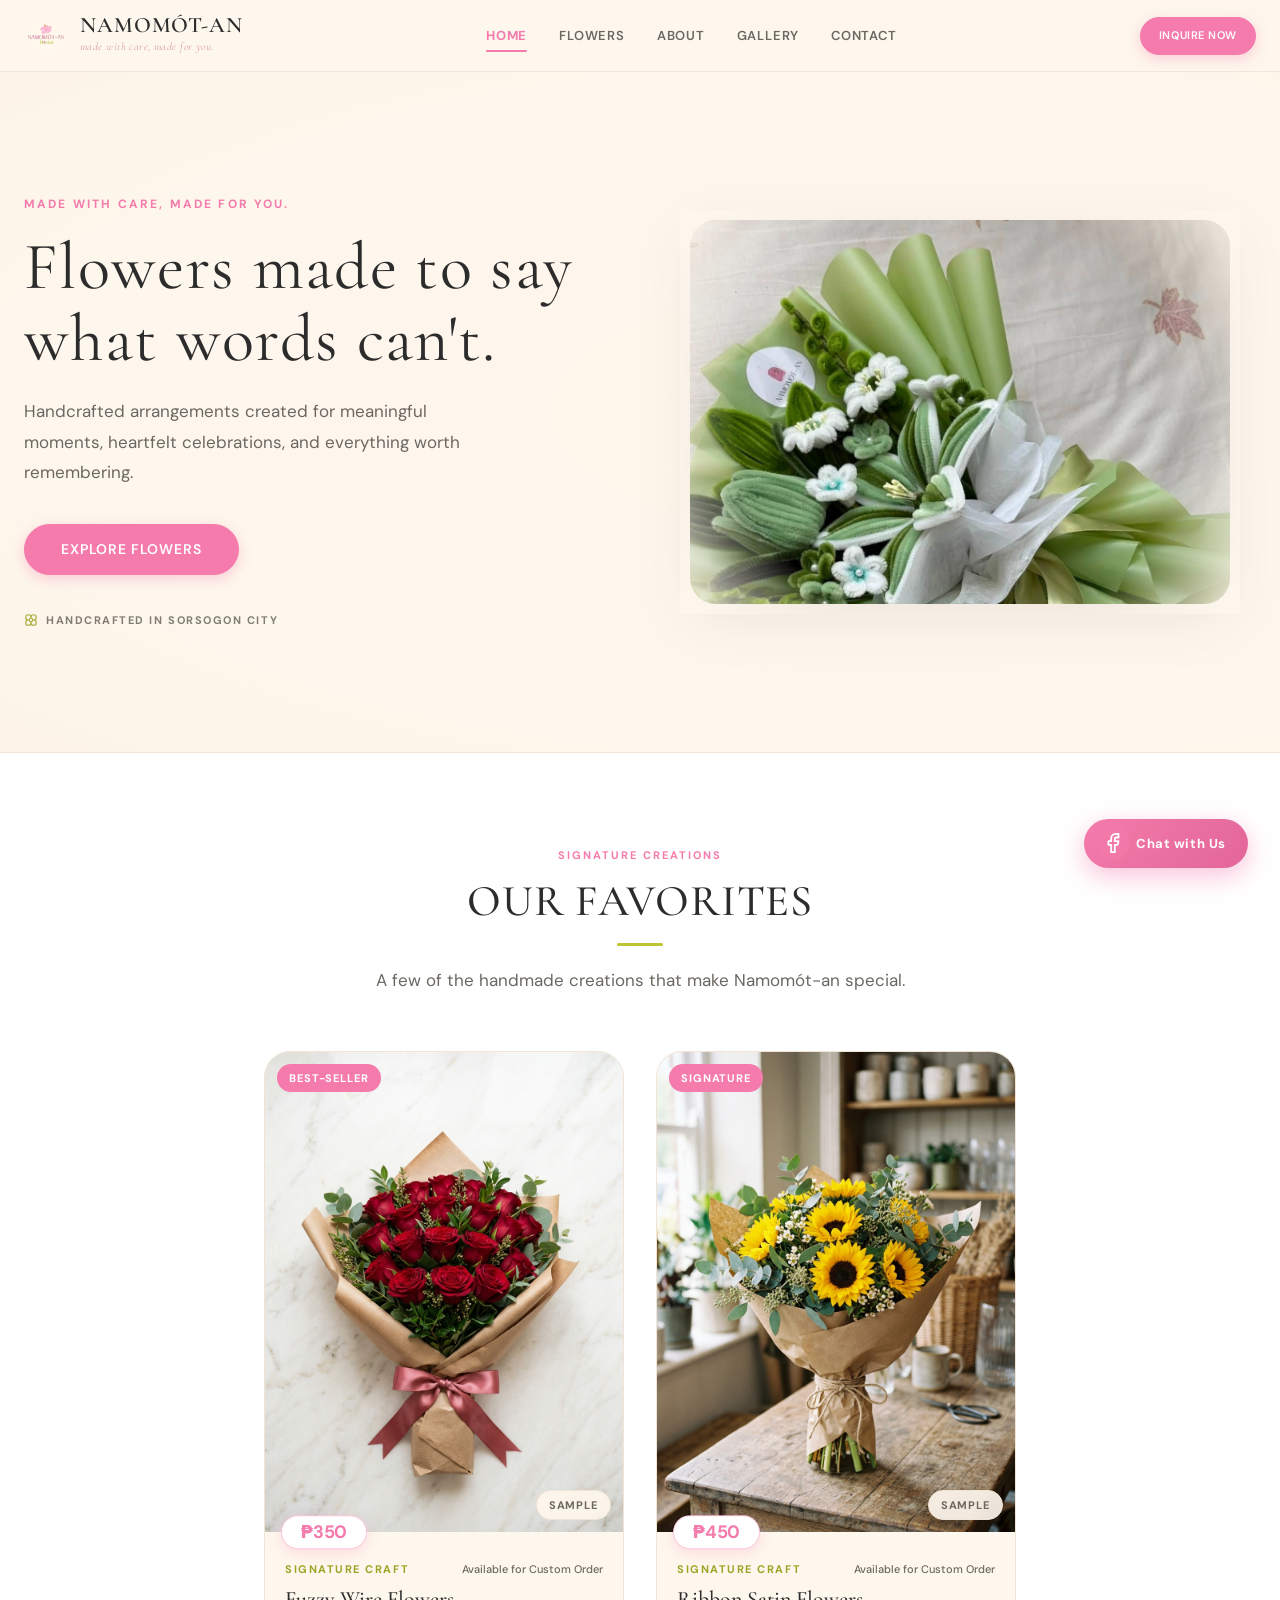
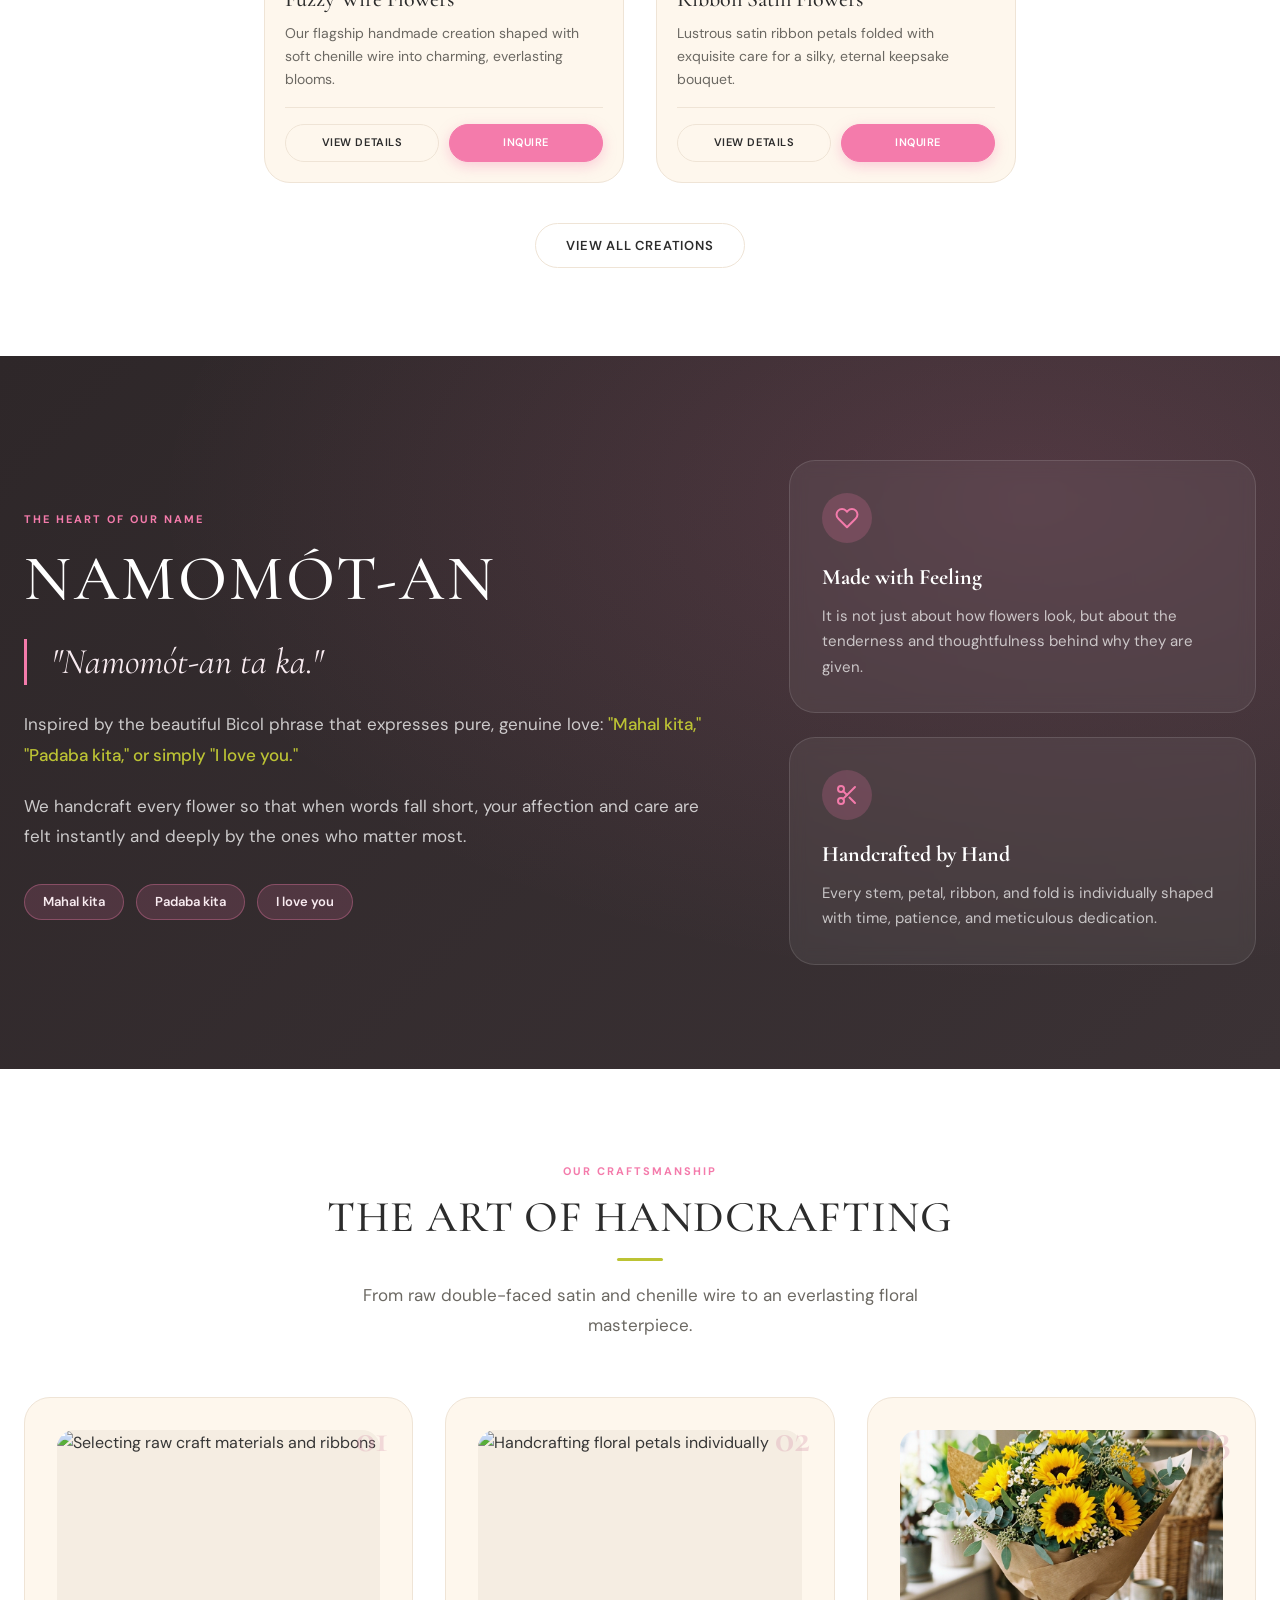
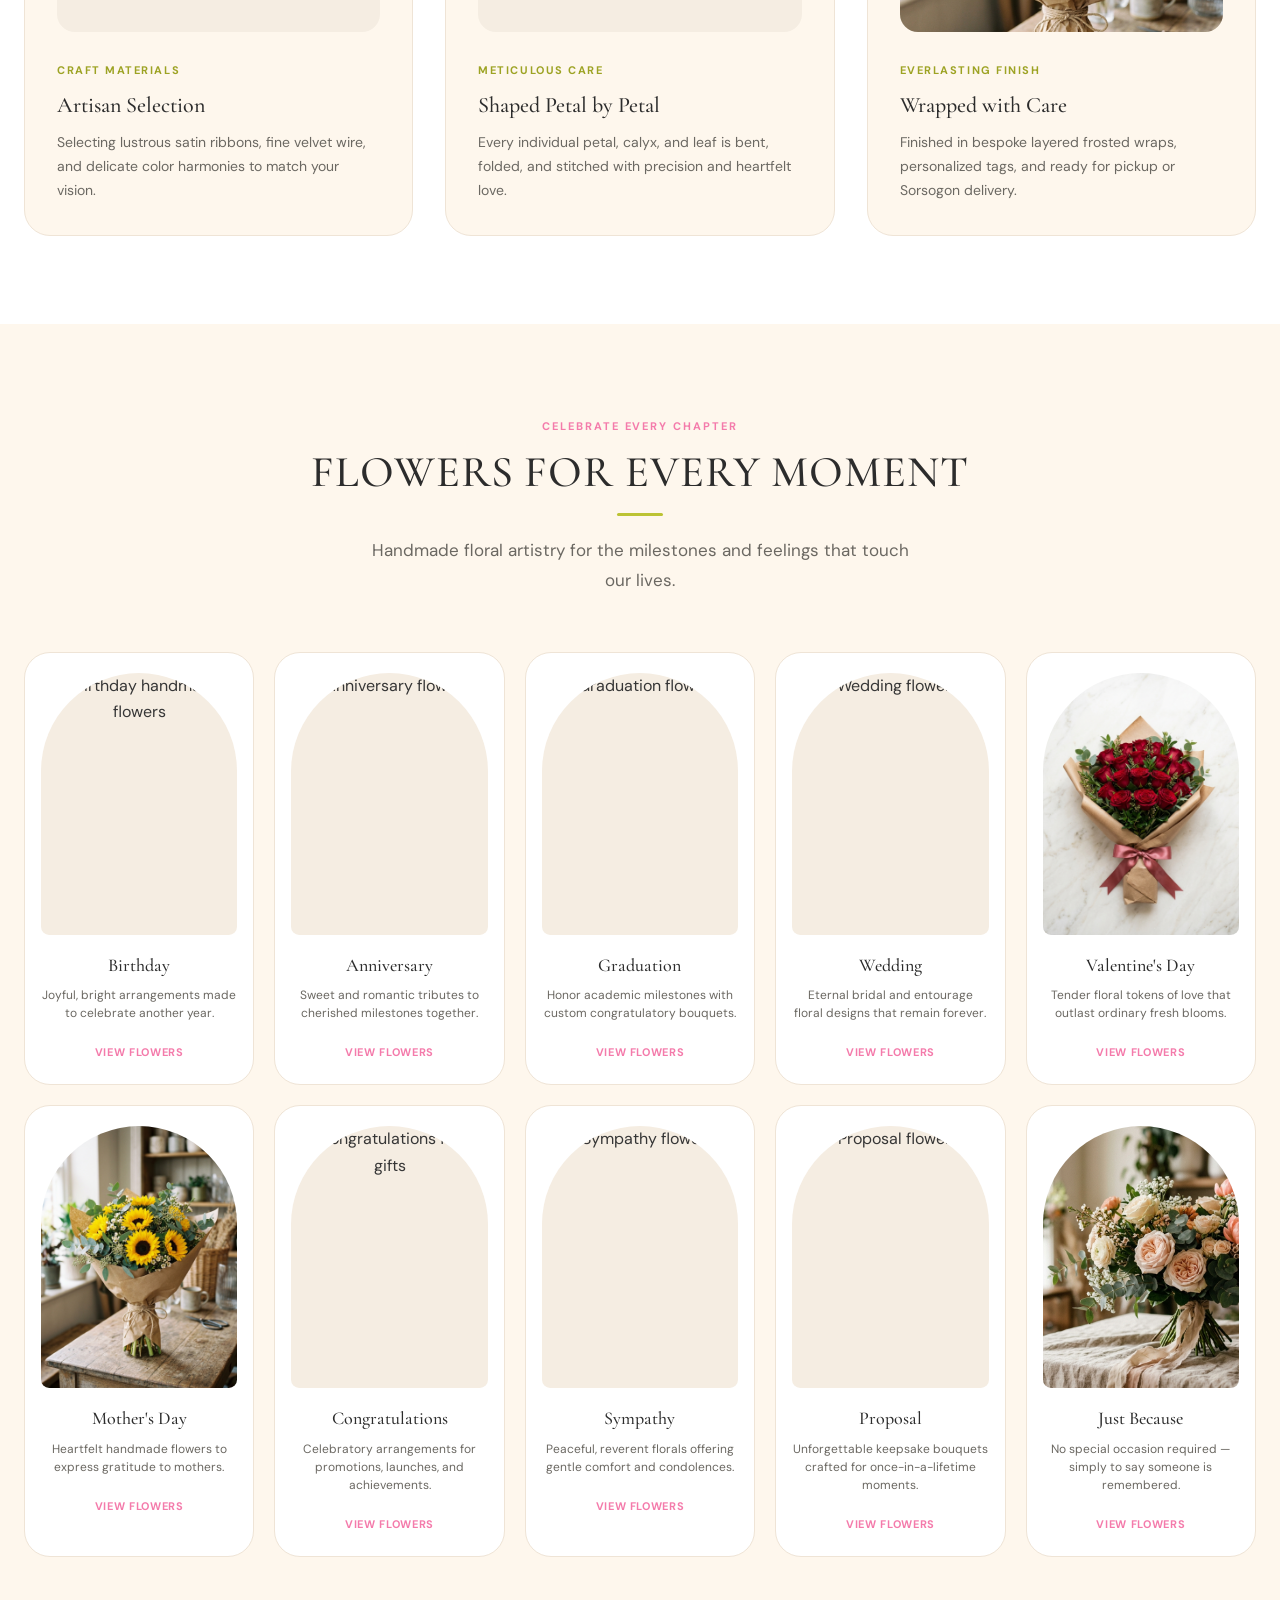
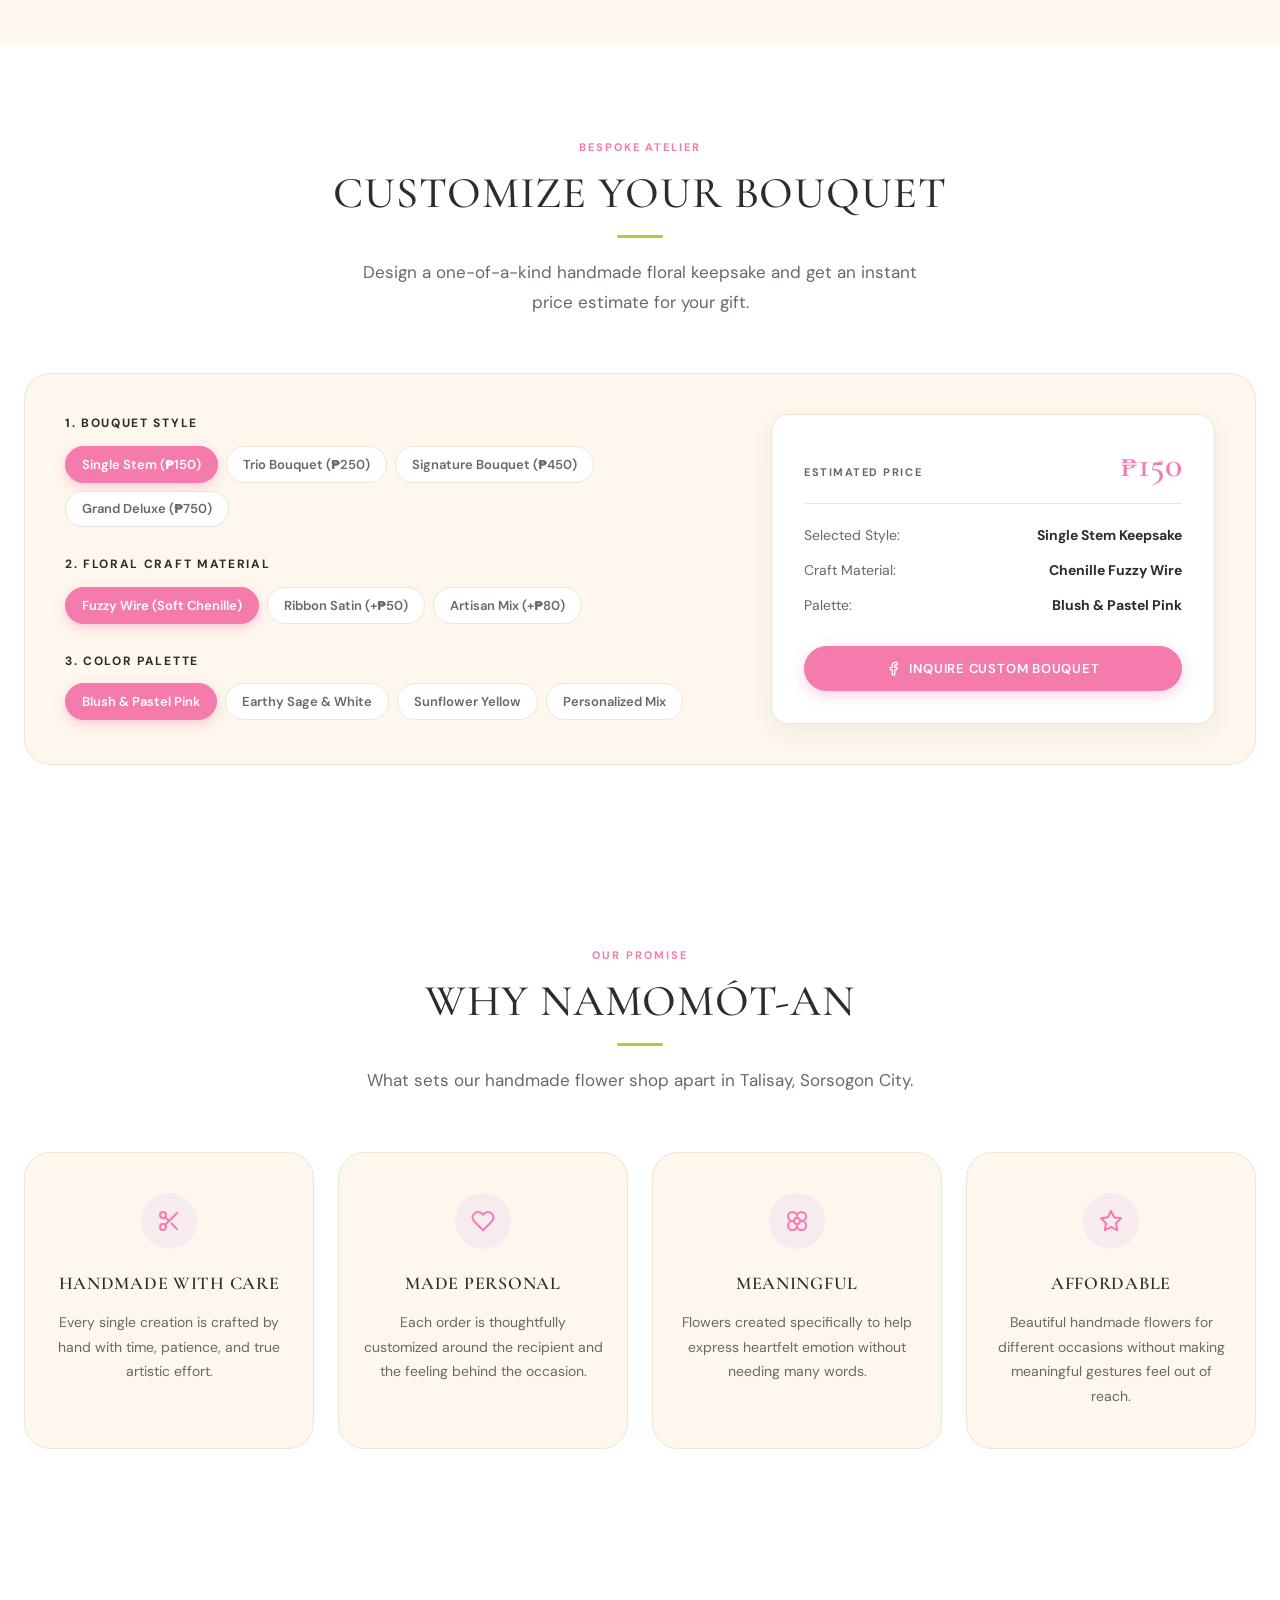
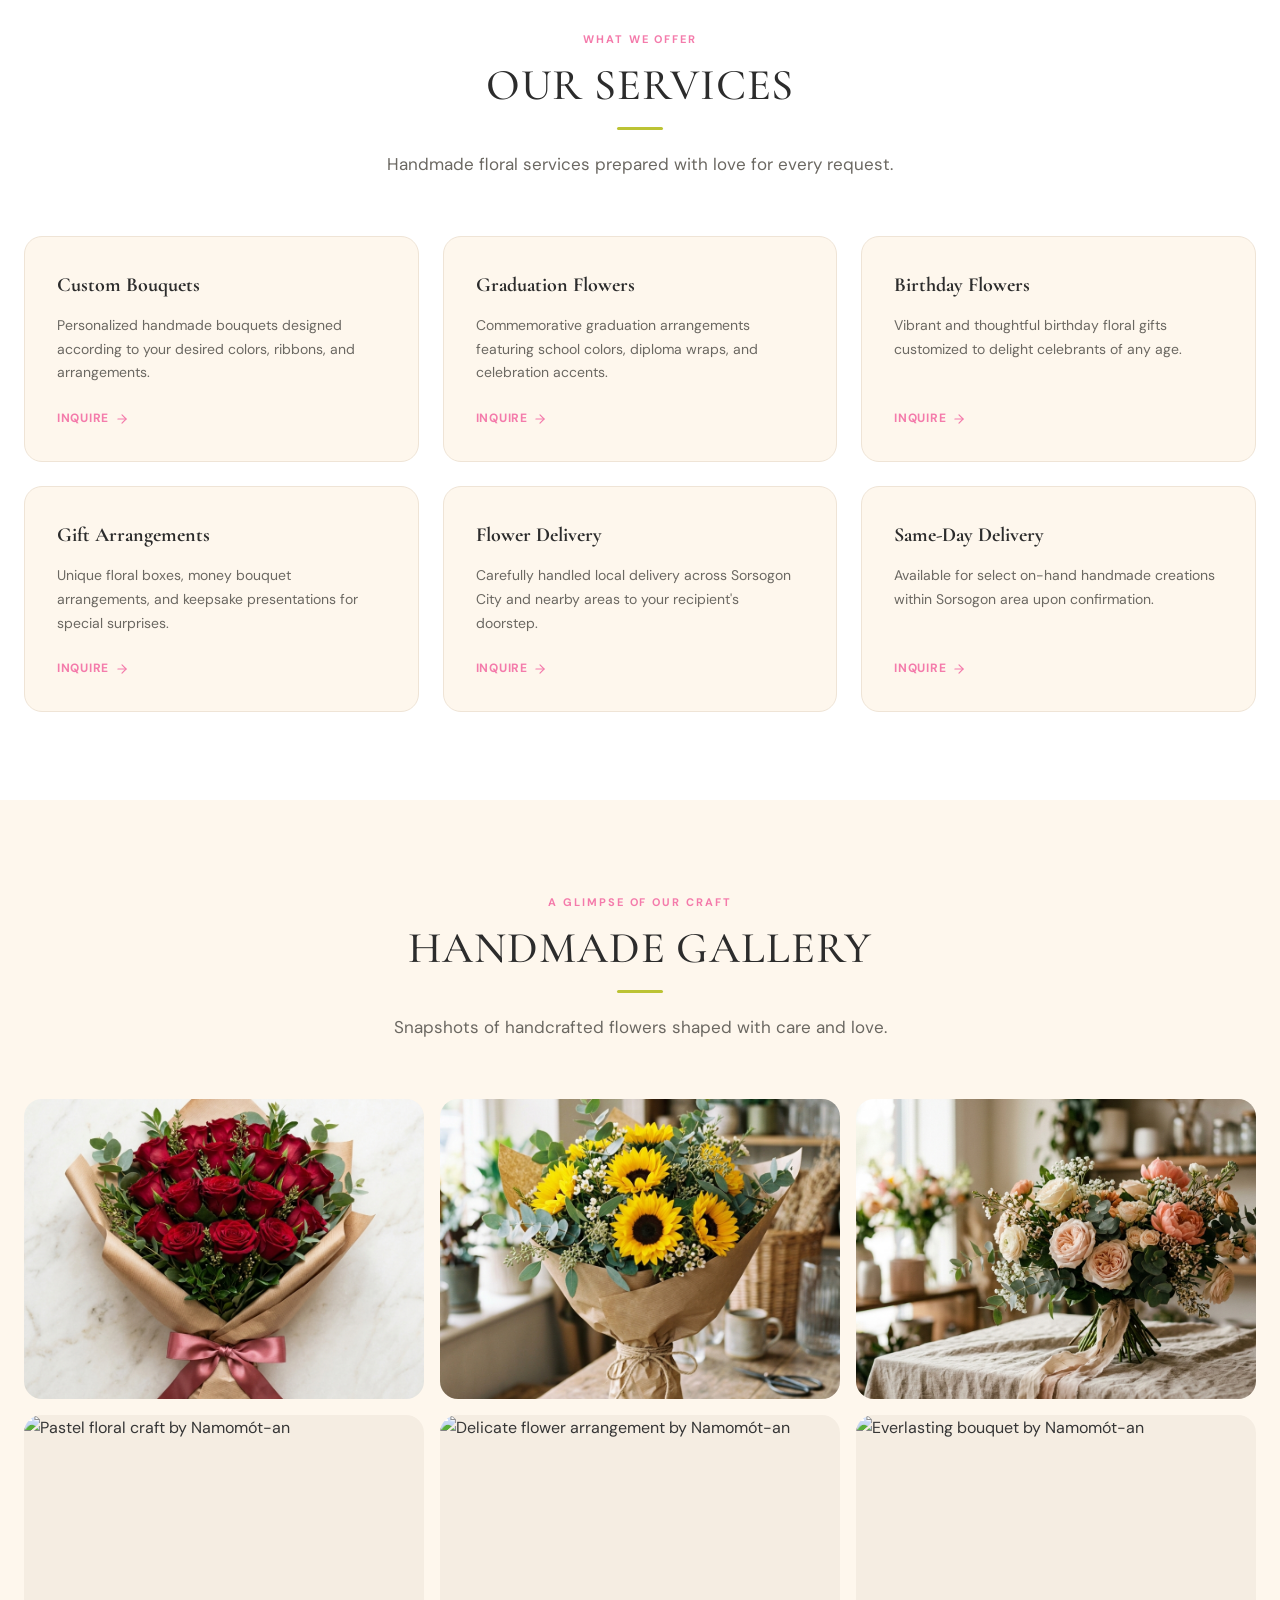
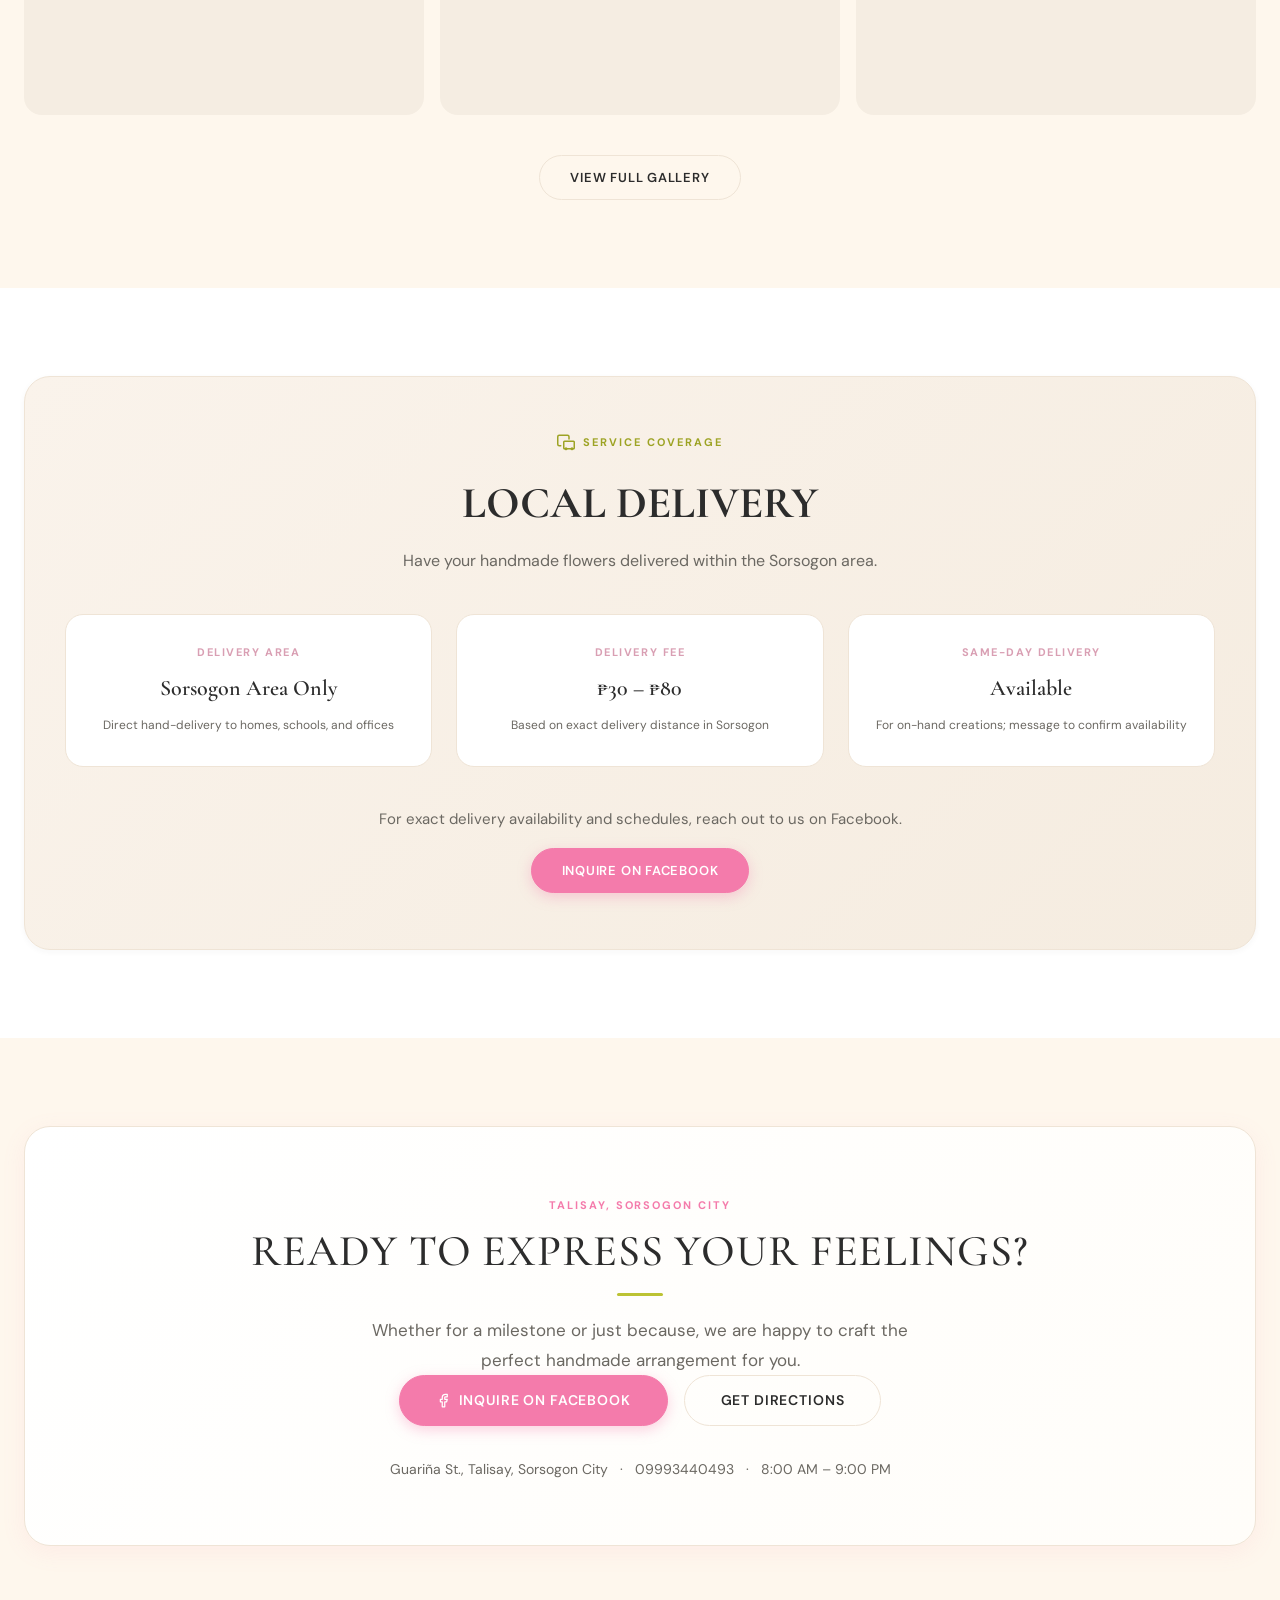
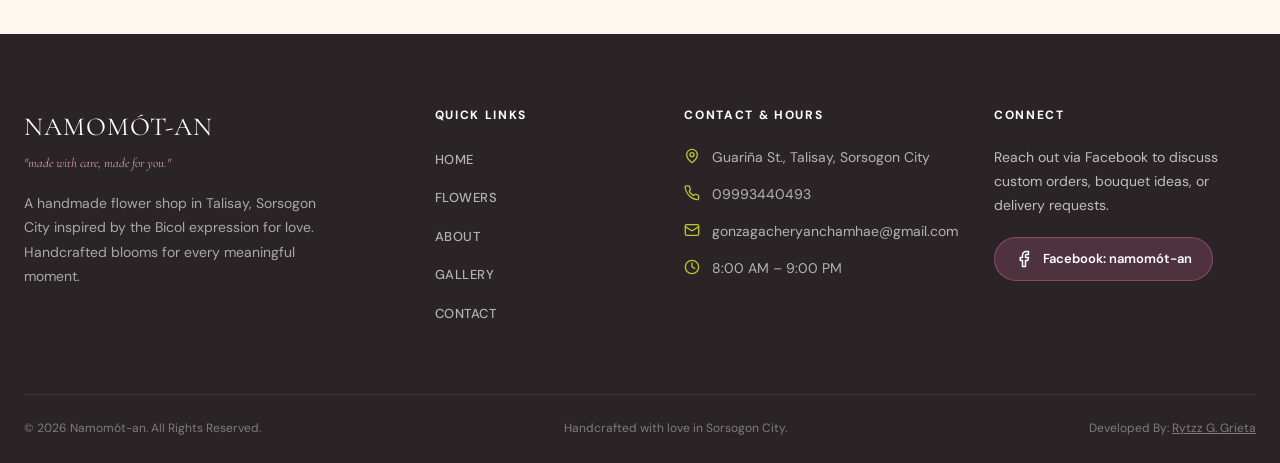
==== index.html @ 4efa6964 "Implement major UX upgrades: 1-Click Messenger Order Modal, Interactive Bouquet Customizer, Smart Fl" ====
<!DOCTYPE html>
<html lang="en">

<head>
  <meta charset="UTF-8">
  <meta name="viewport" content="width=device-width, initial-scale=1.0">
  <link rel="icon" type="image/png" href="images/branding/namomot-an.png">
  <link rel="stylesheet" href="css/style.css">
  <link rel="stylesheet" href="css/responsive.css">
  <title>Namom&oacute;t-an | Handmade Flowers in Sorsogon</title>
  <meta name="description"
    content="Namom&oacute;t-an is a handmade flower shop in Talisay, Sorsogon City creating thoughtful flowers and bouquets made with care for every special moment.">
  <meta property="og:title" content="Namom&oacute;t-an | Handmade Flowers in Sorsogon">
  <meta property="og:description"
    content="Handmade flowers created to help you express love, appreciation, and special feelings without needing many words.">
  <meta property="og:type" content="website">
</head>

<body>
  <svg xmlns="http://www.w3.org/2000/svg" style="display:none" aria-hidden="true">
    <symbol id="icon-menu" viewBox="0 0 24 24" fill="none" stroke="currentColor" stroke-width="2" stroke-linecap="round"
      stroke-linejoin="round">
      <line x1="3" y1="6" x2="21" y2="6" />
      <line x1="3" y1="12" x2="21" y2="12" />
      <line x1="3" y1="18" x2="21" y2="18" />
    </symbol>
    <symbol id="icon-flower" viewBox="0 0 24 24" fill="none" stroke="currentColor" stroke-width="2"
      stroke-linecap="round" stroke-linejoin="round">
      <path
        d="M12 7.5a4.5 4.5 0 1 1 4.5 4.5M12 7.5A4.5 4.5 0 1 0 7.5 12M12 7.5V9m-4.5 3a4.5 4.5 0 1 0 4.5 4.5M7.5 12H9m7.5 0a4.5 4.5 0 1 1-4.5 4.5M16.5 12H15m-3 4.5V15" />
      <circle cx="12" cy="12" r="3" />
    </symbol>
    <symbol id="icon-phone" viewBox="0 0 24 24" fill="none" stroke="currentColor" stroke-width="2"
      stroke-linecap="round" stroke-linejoin="round">
      <path
        d="M22 16.92v3a2 2 0 0 1-2.18 2 19.79 19.79 0 0 1-8.63-3.07A19.5 19.5 0 0 1 4.69 12 19.79 19.79 0 0 1 1.61 3.43a2 2 0 0 1 2-2.18h3a2 2 0 0 1 2 1.72c.127.96.361 1.903.7 2.81a2 2 0 0 1-.45 2.11L8.09 9.91a16 16 0 0 0 6 6l1.27-1.27a2 2 0 0 1 2.11-.45c.907.339 1.85.573 2.81.7A2 2 0 0 1 22 16.92z" />
    </symbol>
    <symbol id="icon-mail" viewBox="0 0 24 24" fill="none" stroke="currentColor" stroke-width="2" stroke-linecap="round"
      stroke-linejoin="round">
      <rect width="20" height="16" x="2" y="4" rx="2" />
      <path d="m22 7-8.97 5.7a1.94 1.94 0 0 1-2.06 0L2 7" />
    </symbol>
    <symbol id="icon-map-pin" viewBox="0 0 24 24" fill="none" stroke="currentColor" stroke-width="2"
      stroke-linecap="round" stroke-linejoin="round">
      <path d="M20 10c0 6-8 12-8 12s-8-6-8-12a8 8 0 0 1 16 0Z" />
      <circle cx="12" cy="10" r="3" />
    </symbol>
    <symbol id="icon-clock" viewBox="0 0 24 24" fill="none" stroke="currentColor" stroke-width="2"
      stroke-linecap="round" stroke-linejoin="round">
      <circle cx="12" cy="12" r="10" />
      <polyline points="12 6 12 12 16 14" />
    </symbol>
    <symbol id="icon-facebook" viewBox="0 0 24 24" fill="none" stroke="currentColor" stroke-width="2"
      stroke-linecap="round" stroke-linejoin="round">
      <path d="M18 2h-3a5 5 0 0 0-5 5v3H7v4h3v8h4v-8h3l1-4h-4V7a1 1 0 0 1 1-1h3z" />
    </symbol>
    <symbol id="icon-arrow-right" viewBox="0 0 24 24" fill="none" stroke="currentColor" stroke-width="2"
      stroke-linecap="round" stroke-linejoin="round">
      <path d="M5 12h14" />
      <path d="m12 5 7 7-7 7" />
    </symbol>
    <symbol id="icon-heart" viewBox="0 0 24 24" fill="none" stroke="currentColor" stroke-width="2"
      stroke-linecap="round" stroke-linejoin="round">
      <path
        d="M20.84 4.61a5.5 5.5 0 0 0-7.78 0L12 5.67l-1.06-1.06a5.5 5.5 0 0 0-7.78 7.78l1.06 1.06L12 21.23l7.78-7.78 1.06-1.06a5.5 5.5 0 0 0 0-7.78z" />
    </symbol>
    <symbol id="icon-scissors" viewBox="0 0 24 24" fill="none" stroke="currentColor" stroke-width="2"
      stroke-linecap="round" stroke-linejoin="round">
      <circle cx="6" cy="6" r="3" />
      <circle cx="6" cy="18" r="3" />
      <line x1="20" x2="8.12" y1="4" y2="15.88" />
      <line x1="14.47" x2="20" y1="14.48" y2="20" />
      <line x1="8.12" x2="12" y1="8.12" y2="12" />
    </symbol>
    <symbol id="icon-star" viewBox="0 0 24 24" fill="none" stroke="currentColor" stroke-width="2" stroke-linecap="round"
      stroke-linejoin="round">
      <polygon
        points="12 2 15.09 8.26 22 9.27 17 14.14 18.18 21.02 12 17.77 5.82 21.02 7 14.14 2 9.27 8.91 8.26 12 2" />
    </symbol>
    <symbol id="icon-leaf" viewBox="0 0 24 24" fill="none" stroke="currentColor" stroke-width="2" stroke-linecap="round"
      stroke-linejoin="round">
      <path d="M11 20A7 7 0 0 1 9.8 6.1C15.5 5 17 4.48 19 2c1 2 2 4.18 2 8 0 5.5-4.78 10-10 10z" />
      <path d="M2 21c0-3 1.85-5.36 5.08-6C9.5 14.52 12 13 13 12" />
    </symbol>
    <symbol id="icon-truck" viewBox="0 0 24 24" fill="none" stroke="currentColor" stroke-width="2"
      stroke-linecap="round" stroke-linejoin="round">
      <path d="M5 17H3a2 2 0 0 1-2-2V5a2 2 0 0 1 2-2h11a2 2 0 0 1 2 2v3" />
      <rect x="9" y="11" width="14" height="10" rx="1" />
      <circle cx="12" cy="21" r="1" />
      <circle cx="20" cy="21" r="1" />
    </symbol>
  </svg>

  <header class="site-header" id="site-header">
    <div class="container">
      <a href="index.html" class="site-logo" aria-label="Namom&oacute;t-an Home">
        <img src="images/branding/namomot-an.png" alt="Namom&oacute;t-an Logo" class="site-logo-img"
          style="height:44px;width:auto;object-fit:contain;">
        <span class="site-logo-text">
          <span class="site-logo-name">NAMOM&Oacute;T-AN</span>
          <span class="site-logo-tagline">made with care, made for you.</span>
        </span>
      </a>
      <nav class="site-nav" aria-label="Main navigation">
        <a href="index.html">HOME</a>
        <a href="products.html">FLOWERS</a>
        <a href="about.html">ABOUT</a>
        <a href="gallery.html">GALLERY</a>
        <a href="contact.html">CONTACT</a>
      </nav>
      <div class="header-cta">
        <a href="contact.html" class="btn btn-primary btn--sm">INQUIRE NOW</a>
      </div>
      <button class="mobile-menu-btn" id="mobile-menu-btn" aria-label="Open navigation menu" aria-expanded="false"
        aria-controls="mobile-nav">
        <svg width="22" height="22" aria-hidden="true">
          <use href="#icon-menu" />
        </svg>
      </button>
    </div>
  </header>

  <nav class="mobile-nav" id="mobile-nav" aria-label="Mobile navigation" aria-hidden="true">
    <ul class="mobile-nav-links">
      <li><a href="index.html">HOME</a></li>
      <li><a href="products.html">FLOWERS</a></li>
      <li><a href="about.html">ABOUT</a></li>
      <li><a href="gallery.html">GALLERY</a></li>
      <li><a href="contact.html">CONTACT</a></li>
    </ul>
    <div class="mobile-nav-cta">
      <a href="contact.html" class="btn btn-primary" style="width:100%;justify-content:center;">INQUIRE NOW</a>
    </div>
  </nav>

  <main class="page-main" id="main-content">

    <section class="hero-section" aria-label="Hero">
      <div class="hero-botanical-container">
        <div class="hero-botanical-content">
          <span class="hero-eyebrow">MADE WITH CARE, MADE FOR YOU.</span>
          <h1 class="hero-title">Flowers made to say what words can't.</h1>
          <p class="hero-desc">Handcrafted arrangements created for meaningful moments, heartfelt celebrations, and everything worth remembering.</p>
          <div class="hero-cta-wrap">
            <a href="products.html" class="btn btn-primary btn--lg">EXPLORE FLOWERS</a>
          </div>
          <div class="hero-artisan-label">
            <svg width="14" height="14" aria-hidden="true">
              <use href="#icon-flower" />
            </svg>
            <span>HANDCRAFTED IN SORSOGON CITY</span>
          </div>
        </div>
        <div class="hero-botanical-visual">
          <div class="hero-botanical-img-wrap">
            <img src="images/hero/green.jpg" alt="Handcrafted bouquet created with care at Namomót-an in Sorsogon City" width="1152" height="820" fetchpriority="high">
          </div>
        </div>
      </div>
    </section>

    <section class="section favorites-section" aria-labelledby="favorites-heading">
      <div class="container">
        <div class="section-head text-center fade-in">
          <span class="section-eyebrow">SIGNATURE CREATIONS</span>
          <h2 class="section-title" id="favorites-heading">OUR FAVORITES</h2>
          <div class="title-divider"></div>
          <p class="section-desc">A few of the handmade creations that make Namom&oacute;t-an special.</p>
        </div>
        <div class="product-grid favorites-grid">
          <article class="product-card fade-in">
            <div class="product-card-img">
              <a href="product.html?product=fuzzy-wire-flowers" aria-label="View Fuzzy Wire Flowers">
                <img src="images/products/rose-bouquet.jpg" alt="Fuzzy Wire Flowers handmade by Namom&oacute;t-an">
              </a>
              <span class="badge badge-signature">Best-Seller</span>
              <span class="badge badge-sample" style="top:auto;bottom:0.75rem;right:0.75rem;left:auto;">Sample</span>
              <span class="product-card-price">₱350</span>
            </div>
            <div class="product-card-body">
              <div class="product-card-meta-row">
                <span class="product-card-cat">Signature Craft</span>
                <span class="product-card-avail">Available for Custom Order</span>
              </div>
              <h3 class="product-card-title">
                <a href="product.html?product=fuzzy-wire-flowers">Fuzzy Wire Flowers</a>
              </h3>
              <p class="product-card-desc">Our flagship handmade creation shaped with soft chenille wire into charming,
                everlasting blooms.</p>
              <div class="product-card-actions">
                <a href="product.html?product=fuzzy-wire-flowers" class="btn btn-secondary btn--sm">VIEW DETAILS</a>
                <a href="https://www.facebook.com/profile.php?id=61573737929854" target="_blank"
                  rel="noopener noreferrer" class="btn btn-primary btn--sm">INQUIRE</a>
              </div>
            </div>
          </article>

          <article class="product-card fade-in">
            <div class="product-card-img">
              <a href="product.html?product=ribbon-satin-flowers" aria-label="View Ribbon Satin Flowers">
                <img src="images/products/sunflower-bouquet.jpg"
                  alt="Ribbon Satin Flowers handmade by Namom&oacute;t-an">
              </a>
              <span class="badge badge-signature">Signature</span>
              <span class="badge badge-sample" style="top:auto;bottom:0.75rem;right:0.75rem;left:auto;">Sample</span>
              <span class="product-card-price">₱450</span>
            </div>
            <div class="product-card-body">
              <div class="product-card-meta-row">
                <span class="product-card-cat">Signature Craft</span>
                <span class="product-card-avail">Available for Custom Order</span>
              </div>
              <h3 class="product-card-title">
                <a href="product.html?product=ribbon-satin-flowers">Ribbon Satin Flowers</a>
              </h3>
              <p class="product-card-desc">Lustrous satin ribbon petals folded with exquisite care for a silky, eternal
                keepsake bouquet.</p>
              <div class="product-card-actions">
                <a href="product.html?product=ribbon-satin-flowers" class="btn btn-secondary btn--sm">VIEW DETAILS</a>
                <a href="https://www.facebook.com/profile.php?id=61573737929854" target="_blank"
                  rel="noopener noreferrer" class="btn btn-primary btn--sm">INQUIRE</a>
              </div>
            </div>
          </article>
        </div>
        <div style="text-align:center;margin-top:2.5rem;" class="fade-in">
          <a href="products.html" class="btn btn-secondary">VIEW ALL CREATIONS</a>
        </div>
      </div>
    </section>

    <section class="story-section" aria-labelledby="story-heading">
      <div class="container">
        <div class="story-grid">
          <div class="story-content fade-in">
            <span class="story-eyebrow">THE HEART OF OUR NAME</span>
            <h2 class="story-title" id="story-heading">NAMOM&Oacute;T-AN</h2>
            <blockquote class="story-quote">"Namom&oacute;t-an ta ka."</blockquote>
            <p class="story-body">Inspired by the beautiful Bicol phrase that expresses pure, genuine love: <em>"Mahal
                kita," "Padaba kita," or simply "I love you."</em></p>
            <p class="story-body">We handcraft every flower so that when words fall short, your affection and care are
              felt instantly and deeply by the ones who matter most.</p>
            <div class="story-pills">
              <span class="story-pill">Mahal kita</span>
              <span class="story-pill">Padaba kita</span>
              <span class="story-pill">I love you</span>
            </div>
          </div>
          <div class="story-visual fade-in">
            <div class="story-card">
              <div class="story-card-icon">
                <svg width="24" height="24" aria-hidden="true">
                  <use href="#icon-heart" />
                </svg>
              </div>
              <h3 class="story-card-title">Made with Feeling</h3>
              <p class="story-card-desc">It is not just about how flowers look, but about the tenderness and
                thoughtfulness behind why they are given.</p>
            </div>
            <div class="story-card">
              <div class="story-card-icon">
                <svg width="24" height="24" aria-hidden="true">
                  <use href="#icon-scissors" />
                </svg>
              </div>
              <h3 class="story-card-title">Handcrafted by Hand</h3>
              <p class="story-card-desc">Every stem, petal, ribbon, and fold is individually shaped with time, patience,
                and meticulous dedication.</p>
            </div>
          </div>
        </div>
      </div>
    </section>

    <section class="section craft-process-section" aria-labelledby="craft-heading">
      <div class="container">
        <div class="section-head text-center fade-in">
          <span class="section-eyebrow">OUR CRAFTSMANSHIP</span>
          <h2 class="section-title" id="craft-heading">THE ART OF HANDCRAFTING</h2>
          <div class="title-divider"></div>
          <p class="section-desc">From raw double-faced satin and chenille wire to an everlasting floral masterpiece.</p>
        </div>
        <div class="craft-steps-grid">
          <div class="craft-step-card fade-in">
            <div class="craft-step-num">01</div>
            <div class="craft-step-img">
              <img src="https://images.unsplash.com/photo-1526047932273-341f2a7631f9?w=500&q=80" alt="Selecting raw craft materials and ribbons" loading="lazy">
            </div>
            <div class="craft-step-body">
              <span class="craft-step-tag">CRAFT MATERIALS</span>
              <h3 class="craft-step-title">Artisan Selection</h3>
              <p class="craft-step-desc">Selecting lustrous satin ribbons, fine velvet wire, and delicate color harmonies to match your vision.</p>
            </div>
          </div>

          <div class="craft-step-card fade-in">
            <div class="craft-step-num">02</div>
            <div class="craft-step-img">
              <img src="https://images.unsplash.com/photo-1487530811015-780780adfe38?w=500&q=80" alt="Handcrafting floral petals individually" loading="lazy">
            </div>
            <div class="craft-step-body">
              <span class="craft-step-tag">METICULOUS CARE</span>
              <h3 class="craft-step-title">Shaped Petal by Petal</h3>
              <p class="craft-step-desc">Every individual petal, calyx, and leaf is bent, folded, and stitched with precision and heartfelt love.</p>
            </div>
          </div>

          <div class="craft-step-card fade-in">
            <div class="craft-step-num">03</div>
            <div class="craft-step-img">
              <img src="images/products/sunflower-bouquet.jpg" alt="Final luxury bouquet wrapping and ribbon finish" loading="lazy">
            </div>
            <div class="craft-step-body">
              <span class="craft-step-tag">EVERLASTING FINISH</span>
              <h3 class="craft-step-title">Wrapped with Care</h3>
              <p class="craft-step-desc">Finished in bespoke layered frosted wraps, personalized tags, and ready for pickup or Sorsogon delivery.</p>
            </div>
          </div>
        </div>
      </div>
    </section>

    <section class="section occasions-section" aria-labelledby="occasions-heading">
      <div class="container">
        <div class="section-head text-center fade-in">
          <span class="section-eyebrow">CELEBRATE EVERY CHAPTER</span>
          <h2 class="section-title" id="occasions-heading">FLOWERS FOR EVERY MOMENT</h2>
          <div class="title-divider"></div>
          <p class="section-desc">Handmade floral artistry for the milestones and feelings that touch our lives.</p>
        </div>
        <div class="occasion-grid">
          <div class="occasion-card fade-in">
            <div class="occasion-card-img">
              <img src="https://images.unsplash.com/photo-1526047932273-341f2a7631f9?w=400&q=80"
                alt="Birthday handmade flowers" loading="lazy">
            </div>
            <div class="occasion-card-body">
              <h3 class="occasion-card-title">Birthday</h3>
              <p class="occasion-card-desc">Joyful, bright arrangements made to celebrate another year.</p>
              <a href="products.html" class="occasion-card-btn">VIEW FLOWERS</a>
            </div>
          </div>

          <div class="occasion-card fade-in">
            <div class="occasion-card-img">
              <img src="https://images.unsplash.com/photo-1487530811015-780780adfe38?w=400&q=80"
                alt="Anniversary flowers" loading="lazy">
            </div>
            <div class="occasion-card-body">
              <h3 class="occasion-card-title">Anniversary</h3>
              <p class="occasion-card-desc">Sweet and romantic tributes to cherished milestones together.</p>
              <a href="products.html" class="occasion-card-btn">VIEW FLOWERS</a>
            </div>
          </div>

          <div class="occasion-card fade-in">
            <div class="occasion-card-img">
              <img src="https://images.unsplash.com/photo-1561181286-d3fee7d55364?w=400&q=80" alt="Graduation flowers"
                loading="lazy">
            </div>
            <div class="occasion-card-body">
              <h3 class="occasion-card-title">Graduation</h3>
              <p class="occasion-card-desc">Honor academic milestones with custom congratulatory bouquets.</p>
              <a href="products.html" class="occasion-card-btn">VIEW FLOWERS</a>
            </div>
          </div>

          <div class="occasion-card fade-in">
            <div class="occasion-card-img">
              <img src="https://images.unsplash.com/photo-1519741497674-611481863552?w=400&q=80" alt="Wedding flowers"
                loading="lazy">
            </div>
            <div class="occasion-card-body">
              <h3 class="occasion-card-title">Wedding</h3>
              <p class="occasion-card-desc">Eternal bridal and entourage floral designs that remain forever.</p>
              <a href="products.html" class="occasion-card-btn">VIEW FLOWERS</a>
            </div>
          </div>

          <div class="occasion-card fade-in">
            <div class="occasion-card-img">
              <img src="images/products/rose-bouquet.jpg" alt="Valentine's Day flowers" loading="lazy">
            </div>
            <div class="occasion-card-body">
              <h3 class="occasion-card-title">Valentine's Day</h3>
              <p class="occasion-card-desc">Tender floral tokens of love that outlast ordinary fresh blooms.</p>
              <a href="products.html" class="occasion-card-btn">VIEW FLOWERS</a>
            </div>
          </div>

          <div class="occasion-card fade-in">
            <div class="occasion-card-img">
              <img src="images/products/sunflower-bouquet.jpg" alt="Mother's Day flowers" loading="lazy">
            </div>
            <div class="occasion-card-body">
              <h3 class="occasion-card-title">Mother's Day</h3>
              <p class="occasion-card-desc">Heartfelt handmade flowers to express gratitude to mothers.</p>
              <a href="products.html" class="occasion-card-btn">VIEW FLOWERS</a>
            </div>
          </div>

          <div class="occasion-card fade-in">
            <div class="occasion-card-img">
              <img src="https://images.unsplash.com/photo-1518709268805-4e9042af9f23?w=400&q=80"
                alt="Congratulations floral gifts" loading="lazy">
            </div>
            <div class="occasion-card-body">
              <h3 class="occasion-card-title">Congratulations</h3>
              <p class="occasion-card-desc">Celebratory arrangements for promotions, launches, and achievements.</p>
              <a href="products.html" class="occasion-card-btn">VIEW FLOWERS</a>
            </div>
          </div>

          <div class="occasion-card fade-in">
            <div class="occasion-card-img">
              <img src="https://images.unsplash.com/photo-1563241527-3004b7be0ffd?w=400&q=80" alt="Sympathy flowers"
                loading="lazy">
            </div>
            <div class="occasion-card-body">
              <h3 class="occasion-card-title">Sympathy</h3>
              <p class="occasion-card-desc">Peaceful, reverent florals offering gentle comfort and condolences.</p>
              <a href="products.html" class="occasion-card-btn">VIEW FLOWERS</a>
            </div>
          </div>

          <div class="occasion-card fade-in">
            <div class="occasion-card-img">
              <img src="https://images.unsplash.com/photo-1518709268805-4e9042af9f23?w=400&q=80" alt="Proposal flowers"
                loading="lazy">
            </div>
            <div class="occasion-card-body">
              <h3 class="occasion-card-title">Proposal</h3>
              <p class="occasion-card-desc">Unforgettable keepsake bouquets crafted for once-in-a-lifetime moments.</p>
              <a href="products.html" class="occasion-card-btn">VIEW FLOWERS</a>
            </div>
          </div>

          <div class="occasion-card fade-in">
            <div class="occasion-card-img">
              <img src="images/hero/hero-main.jpg" alt="Just Because flowers" loading="lazy">
            </div>
            <div class="occasion-card-body">
              <h3 class="occasion-card-title">Just Because</h3>
              <p class="occasion-card-desc">No special occasion required &mdash; simply to say someone is remembered.
              </p>
              <a href="products.html" class="occasion-card-btn">VIEW FLOWERS</a>
            </div>
          </div>
        </div>
      </div>
    </section>

    <section class="section customizer-section" id="customizer-section" aria-labelledby="customizer-heading">
      <div class="container">
        <div class="section-head text-center fade-in">
          <span class="section-eyebrow">BESPOKE ATELIER</span>
          <h2 class="section-title" id="customizer-heading">CUSTOMIZE YOUR BOUQUET</h2>
          <div class="title-divider"></div>
          <p class="section-desc">Design a one-of-a-kind handmade floral keepsake and get an instant price estimate for your gift.</p>
        </div>
        <div class="customizer-card fade-in">
          <div class="customizer-steps">
            <div class="customizer-step">
              <span class="customizer-step-title">1. Bouquet Style</span>
              <div class="customizer-options" data-group="style">
                <button type="button" class="customizer-opt active" data-style="single" data-name="Single Stem Keepsake" data-base="150">Single Stem (₱150)</button>
                <button type="button" class="customizer-opt" data-style="trio" data-name="Trio Petite Bouquet" data-base="250">Trio Bouquet (₱250)</button>
                <button type="button" class="customizer-opt" data-style="signature" data-name="Signature Full Bouquet" data-base="450">Signature Bouquet (₱450)</button>
                <button type="button" class="customizer-opt" data-style="grand" data-name="Grand Deluxe Keepsake" data-base="750">Grand Deluxe (₱750)</button>
              </div>
            </div>

            <div class="customizer-step">
              <span class="customizer-step-title">2. Floral Craft Material</span>
              <div class="customizer-options" data-group="material">
                <button type="button" class="customizer-opt active" data-material="fuzzy" data-name="Chenille Fuzzy Wire" data-add="0">Fuzzy Wire (Soft Chenille)</button>
                <button type="button" class="customizer-opt" data-material="satin" data-name="Lustrous Ribbon Satin" data-add="50">Ribbon Satin (+₱50)</button>
                <button type="button" class="customizer-opt" data-material="combo" data-name="Hybrid Satin & Fuzzy Wire" data-add="80">Artisan Mix (+₱80)</button>
              </div>
            </div>

            <div class="customizer-step">
              <span class="customizer-step-title">3. Color Palette</span>
              <div class="customizer-options" data-group="palette">
                <button type="button" class="customizer-opt active" data-palette="pastel-pink" data-name="Blush & Pastel Pink">Blush &amp; Pastel Pink</button>
                <button type="button" class="customizer-opt" data-palette="sage-green" data-name="Earthy Sage & White">Earthy Sage &amp; White</button>
                <button type="button" class="customizer-opt" data-palette="warm-sunflower" data-name="Warm Sunflower Yellow">Sunflower Yellow</button>
                <button type="button" class="customizer-opt" data-palette="custom-palette" data-name="Custom Color Combination">Personalized Mix</button>
              </div>
            </div>
          </div>

          <div class="customizer-summary-box">
            <div class="customizer-summary-header">
              <span class="customizer-summary-label">ESTIMATED PRICE</span>
              <div class="customizer-total-price" id="customizer-price-display">₱150</div>
            </div>
            <div class="customizer-spec-list">
              <div class="customizer-spec-item">
                <span>Selected Style:</span>
                <strong id="spec-style-text">Single Stem Keepsake</strong>
              </div>
              <div class="customizer-spec-item">
                <span>Craft Material:</span>
                <strong id="spec-material-text">Chenille Fuzzy Wire</strong>
              </div>
              <div class="customizer-spec-item">
                <span>Palette:</span>
                <strong id="spec-palette-text">Blush &amp; Pastel Pink</strong>
              </div>
            </div>
            <button type="button" class="btn btn-primary" id="customizer-order-btn" style="width:100%;justify-content:center;">
              <svg width="18" height="18" aria-hidden="true"><use href="#icon-facebook"/></svg>
              INQUIRE CUSTOM BOUQUET
            </button>
          </div>
        </div>
      </div>
    </section>

    <section class="section why-section" aria-labelledby="why-heading">
      <div class="container">
        <div class="section-head text-center fade-in">
          <span class="section-eyebrow">OUR PROMISE</span>
          <h2 class="section-title" id="why-heading">WHY NAMOM&Oacute;T-AN</h2>
          <div class="title-divider"></div>
          <p class="section-desc">What sets our handmade flower shop apart in Talisay, Sorsogon City.</p>
        </div>
        <div class="why-cards-grid">
          <div class="why-card fade-in">
            <div class="why-card-icon">
              <svg width="24" height="24" aria-hidden="true">
                <use href="#icon-scissors" />
              </svg>
            </div>
            <h3 class="why-card-title">HANDMADE WITH CARE</h3>
            <p class="why-card-desc">Every single creation is crafted by hand with time, patience, and true artistic
              effort.</p>
          </div>

          <div class="why-card fade-in">
            <div class="why-card-icon">
              <svg width="24" height="24" aria-hidden="true">
                <use href="#icon-heart" />
              </svg>
            </div>
            <h3 class="why-card-title">MADE PERSONAL</h3>
            <p class="why-card-desc">Each order is thoughtfully customized around the recipient and the feeling behind
              the occasion.</p>
          </div>

          <div class="why-card fade-in">
            <div class="why-card-icon">
              <svg width="24" height="24" aria-hidden="true">
                <use href="#icon-flower" />
              </svg>
            </div>
            <h3 class="why-card-title">MEANINGFUL</h3>
            <p class="why-card-desc">Flowers created specifically to help express heartfelt emotion without needing many
              words.</p>
          </div>

          <div class="why-card fade-in">
            <div class="why-card-icon">
              <svg width="24" height="24" aria-hidden="true">
                <use href="#icon-star" />
              </svg>
            </div>
            <h3 class="why-card-title">AFFORDABLE</h3>
            <p class="why-card-desc">Beautiful handmade flowers for different occasions without making meaningful
              gestures feel out of reach.</p>
          </div>
        </div>
      </div>
    </section>

    <section class="section services-section" aria-labelledby="services-heading">
      <div class="container">
        <div class="section-head text-center fade-in">
          <span class="section-eyebrow">WHAT WE OFFER</span>
          <h2 class="section-title" id="services-heading">OUR SERVICES</h2>
          <div class="title-divider"></div>
          <p class="section-desc">Handmade floral services prepared with love for every request.</p>
        </div>
        <div class="services-grid">
          <div class="service-item fade-in">
            <h3 class="service-name">Custom Bouquets</h3>
            <p class="service-desc">Personalized handmade bouquets designed according to your desired colors, ribbons,
              and arrangements.</p>
            <a href="contact.html?product=Custom%20Bouquet" class="service-link">Inquire <svg width="14" height="14"
                aria-hidden="true">
                <use href="#icon-arrow-right" />
              </svg></a>
          </div>

          <div class="service-item fade-in">
            <h3 class="service-name">Graduation Flowers</h3>
            <p class="service-desc">Commemorative graduation arrangements featuring school colors, diploma wraps, and
              celebration accents.</p>
            <a href="contact.html?product=Graduation%20Flowers" class="service-link">Inquire <svg width="14" height="14"
                aria-hidden="true">
                <use href="#icon-arrow-right" />
              </svg></a>
          </div>

          <div class="service-item fade-in">
            <h3 class="service-name">Birthday Flowers</h3>
            <p class="service-desc">Vibrant and thoughtful birthday floral gifts customized to delight celebrants of any
              age.</p>
            <a href="contact.html?product=Birthday%20Flowers" class="service-link">Inquire <svg width="14" height="14"
                aria-hidden="true">
                <use href="#icon-arrow-right" />
              </svg></a>
          </div>

          <div class="service-item fade-in">
            <h3 class="service-name">Gift Arrangements</h3>
            <p class="service-desc">Unique floral boxes, money bouquet arrangements, and keepsake presentations for
              special surprises.</p>
            <a href="contact.html?product=Gift%20Arrangement" class="service-link">Inquire <svg width="14" height="14"
                aria-hidden="true">
                <use href="#icon-arrow-right" />
              </svg></a>
          </div>

          <div class="service-item fade-in">
            <h3 class="service-name">Flower Delivery</h3>
            <p class="service-desc">Carefully handled local delivery across Sorsogon City and nearby areas to your
              recipient's doorstep.</p>
            <a href="contact.html?product=Flower%20Delivery" class="service-link">Inquire <svg width="14" height="14"
                aria-hidden="true">
                <use href="#icon-arrow-right" />
              </svg></a>
          </div>

          <div class="service-item fade-in">
            <h3 class="service-name">Same-Day Delivery</h3>
            <p class="service-desc">Available for select on-hand handmade creations within Sorsogon area upon
              confirmation.</p>
            <a href="contact.html?product=Same-Day%20Delivery" class="service-link">Inquire <svg width="14" height="14"
                aria-hidden="true">
                <use href="#icon-arrow-right" />
              </svg></a>
          </div>
        </div>
      </div>
    </section>

    <section class="section gallery-preview-section" aria-labelledby="gallery-preview-heading">
      <div class="container">
        <div class="section-head text-center fade-in">
          <span class="section-eyebrow">A GLIMPSE OF OUR CRAFT</span>
          <h2 class="section-title" id="gallery-preview-heading">HANDMADE GALLERY</h2>
          <div class="title-divider"></div>
          <p class="section-desc">Snapshots of handcrafted flowers shaped with care and love.</p>
        </div>
        <div class="gallery-preview-grid fade-in">
          <div class="gallery-preview-item">
            <img src="images/products/rose-bouquet.jpg" alt="Handmade flower craft by Namom&oacute;t-an" loading="lazy">
          </div>
          <div class="gallery-preview-item">
            <img src="images/products/sunflower-bouquet.jpg" alt="Handmade floral bouquet by Namom&oacute;t-an"
              loading="lazy">
          </div>
          <div class="gallery-preview-item">
            <img src="images/hero/hero-main.jpg" alt="Floral craft workshop by Namom&oacute;t-an" loading="lazy">
          </div>
          <div class="gallery-preview-item">
            <img src="https://images.unsplash.com/photo-1561181286-d3fee7d55364?w=600&q=80"
              alt="Pastel floral craft by Namom&oacute;t-an" loading="lazy">
          </div>
          <div class="gallery-preview-item">
            <img src="https://images.unsplash.com/photo-1487530811015-780780adfe38?w=600&q=80"
              alt="Delicate flower arrangement by Namom&oacute;t-an" loading="lazy">
          </div>
          <div class="gallery-preview-item">
            <img src="https://images.unsplash.com/photo-1526047932273-341f2a7631f9?w=600&q=80"
              alt="Everlasting bouquet by Namom&oacute;t-an" loading="lazy">
          </div>
        </div>
        <div style="text-align:center;margin-top:2.5rem;" class="fade-in">
          <a href="gallery.html" class="btn btn-secondary">VIEW FULL GALLERY</a>
        </div>
      </div>
    </section>

    <section class="section delivery-section" aria-labelledby="delivery-heading">
      <div class="container">
        <div class="delivery-box fade-in">
          <div class="delivery-head">
            <span class="delivery-badge">
              <svg width="18" height="18" aria-hidden="true">
                <use href="#icon-truck" />
              </svg>
              SERVICE COVERAGE
            </span>
            <h2 class="delivery-title" id="delivery-heading">LOCAL DELIVERY</h2>
            <p class="delivery-sub">Have your handmade flowers delivered within the Sorsogon area.</p>
          </div>
          <div class="delivery-grid">
            <div class="delivery-col">
              <span class="delivery-label">DELIVERY AREA</span>
              <span class="delivery-val">Sorsogon Area Only</span>
              <span class="delivery-hint">Direct hand-delivery to homes, schools, and offices</span>
            </div>
            <div class="delivery-col">
              <span class="delivery-label">DELIVERY FEE</span>
              <span class="delivery-val">&#8369;30 &ndash; &#8369;80</span>
              <span class="delivery-hint">Based on exact delivery distance in Sorsogon</span>
            </div>
            <div class="delivery-col">
              <span class="delivery-label">SAME-DAY DELIVERY</span>
              <span class="delivery-val">Available</span>
              <span class="delivery-hint">For on-hand creations; message to confirm availability</span>
            </div>
          </div>
          <div class="delivery-cta">
            <p style="font-size:0.9375rem;color:var(--color-muted);margin-bottom:1rem;">For exact delivery availability
              and schedules, reach out to us on Facebook.</p>
            <a href="https://www.facebook.com/profile.php?id=61573737929854" target="_blank" rel="noopener noreferrer"
              class="btn btn-primary">INQUIRE ON FACEBOOK</a>
          </div>
        </div>
      </div>
    </section>

    <section class="section contact-cta-section" aria-labelledby="cta-heading">
      <div class="container">
        <div class="contact-cta-box text-center fade-in">
          <span class="section-eyebrow">TALISAY, SORSOGON CITY</span>
          <h2 class="section-title" id="cta-heading">READY TO EXPRESS YOUR FEELINGS?</h2>
          <div class="title-divider"></div>
          <p class="section-desc" style="margin-inline:auto;">Whether for a milestone or just because, we are happy to
            craft the perfect handmade arrangement for you.</p>
          <div class="contact-cta-buttons">
            <a href="https://www.facebook.com/profile.php?id=61573737929854" target="_blank" rel="noopener noreferrer"
              class="btn btn-primary btn--lg">
              <svg width="18" height="18" aria-hidden="true">
                <use href="#icon-facebook" />
              </svg>
              INQUIRE ON FACEBOOK
            </a>
            <a href="contact.html" class="btn btn-secondary btn--lg">GET DIRECTIONS</a>
          </div>
          <div class="contact-quick-info">
            <span>Guari&ntilde;a St., Talisay, Sorsogon City</span>
            <span>&middot;</span>
            <span>09993440493</span>
            <span>&middot;</span>
            <span>8:00 AM &ndash; 9:00 PM</span>
          </div>
        </div>
      </div>
    </section>

  </main>

  <footer class="site-footer">
    <div class="container">
      <div class="footer-grid">
        <div class="footer-brand">
          <span class="footer-logo">NAMOM&Oacute;T-AN</span>
          <span class="footer-tagline">"made with care, made for you."</span>
          <p class="footer-desc">A handmade flower shop in Talisay, Sorsogon City inspired by the Bicol expression for
            love. Handcrafted blooms for every meaningful moment.</p>
        </div>
        <div>
          <h3 class="footer-heading">QUICK LINKS</h3>
          <ul class="footer-links">
            <li><a href="index.html">HOME</a></li>
            <li><a href="products.html">FLOWERS</a></li>
            <li><a href="about.html">ABOUT</a></li>
            <li><a href="gallery.html">GALLERY</a></li>
            <li><a href="contact.html">CONTACT</a></li>
          </ul>
        </div>
        <div>
          <h3 class="footer-heading">CONTACT & HOURS</h3>
          <div class="footer-contact-item">
            <svg width="16" height="16" aria-hidden="true">
              <use href="#icon-map-pin" />
            </svg>
            <span>Guari&ntilde;a St., Talisay, Sorsogon City</span>
          </div>
          <div class="footer-contact-item">
            <svg width="16" height="16" aria-hidden="true">
              <use href="#icon-phone" />
            </svg>
            <a href="tel:09993440493">09993440493</a>
          </div>
          <div class="footer-contact-item">
            <svg width="16" height="16" aria-hidden="true">
              <use href="#icon-mail" />
            </svg>
            <a href="mailto:gonzagacheryanchamhae@gmail.com">gonzagacheryanchamhae@gmail.com</a>
          </div>
          <div class="footer-contact-item">
            <svg width="16" height="16" aria-hidden="true">
              <use href="#icon-clock" />
            </svg>
            <span>8:00 AM &ndash; 9:00 PM</span>
          </div>
        </div>
        <div>
          <h3 class="footer-heading">CONNECT</h3>
          <p style="font-size:0.875rem;color:rgba(255,255,255,0.7);line-height:1.7;margin-bottom:1.25rem;">Reach out via
            Facebook to discuss custom orders, bouquet ideas, or delivery requests.</p>
          <a href="https://www.facebook.com/profile.php?id=61573737929854" target="_blank" rel="noopener noreferrer"
            class="footer-social-link">
            <svg width="18" height="18" aria-hidden="true">
              <use href="#icon-facebook" />
            </svg>
            <span>Facebook: namom&oacute;t-an</span>
          </a>
        </div>
      </div>
      <div class="footer-bottom">
        <p>&copy; 2026 Namom&oacute;t-an. All Rights Reserved.</p>
        <p>Handcrafted with love in Sorsogon City.</p>
        <p>Developed By: <a href="https://rytzz.onrender.com/" target="_blank" rel="noopener noreferrer" style="color:inherit;text-decoration:underline;">Rytzz G. Grieta</a></p>
      </div>
    </div>
  </footer>

  <a href="https://www.facebook.com/profile.php?id=61573737929854" target="_blank" rel="noopener noreferrer" class="floating-messenger-fab" aria-label="Chat with us on Facebook Messenger">
    <span class="fab-icon-wrap">
      <span class="fab-pulse-ring" aria-hidden="true"></span>
      <svg aria-hidden="true"><use href="#icon-facebook"/></svg>
    </span>
    <span class="fab-text">Chat with Us</span>
  </a>

  <div class="order-modal-backdrop" id="order-modal-backdrop" aria-hidden="true">
    <div class="order-modal-dialog" role="dialog" aria-modal="true" aria-labelledby="order-modal-title">
      <button type="button" class="order-modal-close" id="order-modal-close" aria-label="Close dialog">&times;</button>
      <span class="section-eyebrow">DIRECT INQUIRY</span>
      <h3 class="order-modal-title" id="order-modal-title">Inquire on Messenger</h3>
      <p class="order-modal-desc">We have prepared your order message. Copy it or jump directly to chat with us on Facebook!</p>
      
      <div class="order-summary-card">
        <div class="order-summary-row">
          <span class="order-summary-label">Item:</span>
          <strong id="order-modal-item">Fuzzy Wire Flowers</strong>
        </div>
        <div class="order-summary-row">
          <span class="order-summary-label">Estimated Price:</span>
          <strong id="order-modal-price" style="color:var(--color-primary-pink);">₱350</strong>
        </div>
        <div class="order-message-preview">
          <textarea id="order-message-text" rows="3" readonly aria-label="Order message text"></textarea>
        </div>
      </div>

      <div class="order-modal-actions">
        <button type="button" class="btn btn-secondary" id="copy-order-msg-btn">
          <span>COPY MESSAGE</span>
        </button>
        <a href="https://www.facebook.com/profile.php?id=61573737929854" target="_blank" rel="noopener noreferrer" class="btn btn-primary" id="open-messenger-btn">
          <svg width="18" height="18" aria-hidden="true"><use href="#icon-facebook"/></svg>
          OPEN MESSENGER
        </a>
      </div>
    </div>
  </div>

  <script src="data/products.js"></script>
  <script src="js/main.js"></script>
  <script src="js/products.js"></script>
</body>

</html>
---- css/style.css ----
@import url('https://fonts.googleapis.com/css2?family=Cormorant+Garamond:ital,wght@0,300;0,400;0,500;0,600;1,300;1,400;1,500&family=DM+Sans:ital,wght@0,300;0,400;0,500;0,600;0,700;1,400&display=swap');

:root {
  --color-primary-pink: #F47BAB;
  --color-primary-pink-hover: #E26698;
  --color-lime-green: #BCC334;
  --color-lime-green-dark: #9DA324;
  --color-dusty-pink: #D99FB3;
  --color-dusty-pink-light: #F8EBF0;
  --color-warm-cream: #FEF7ED;
  --color-warm-cream-card: #FFFFFF;
  --color-charcoal: #2C2C2C;
  --color-text: #363636;
  --color-muted: #6B6862;
  --color-border: #EFE4D6;
  --font-heading: 'Cormorant Garamond', Georgia, serif;
  --font-body: 'DM Sans', system-ui, -apple-system, sans-serif;
  --header-height: 72px;
  --container-max: 1280px;
  --radius-sm: 6px;
  --radius-md: 10px;
  --radius-lg: 18px;
  --radius-xl: 26px;
  --radius-full: 9999px;
  --shadow-sm: 0 2px 6px rgba(44,44,44,0.04);
  --shadow-md: 0 6px 24px rgba(244,123,171,0.09);
  --shadow-lg: 0 12px 36px rgba(44,44,44,0.08);
  --transition-fast: 160ms ease;
  --transition-base: 260ms ease;
  --transition-slow: 400ms ease;
}

*,*::before,*::after{box-sizing:border-box;margin:0;padding:0;min-width:0}
html{scroll-behavior:smooth;-webkit-text-size-adjust:100%;overflow-x:hidden}
body{font-family:var(--font-body);font-size:1rem;color:var(--color-text);background-color:var(--color-warm-cream);line-height:1.65;-webkit-font-smoothing:antialiased;overflow-x:hidden;width:100%;min-height:100vh}
img{display:block;max-width:100%;height:auto}
a{color:inherit;text-decoration:none}
ul{list-style:none}
button{cursor:pointer;border:none;background:none;font-family:var(--font-body)}
input,textarea,select{font-family:var(--font-body);max-width:100%}
p,h1,h2,h3,h4,h5,h6,span,blockquote{overflow-wrap:break-word;word-wrap:break-word}

@media(prefers-reduced-motion:reduce){
  *,*::before,*::after{animation-duration:0.01ms!important;transition-duration:0.01ms!important;scroll-behavior:auto!important}
  .fade-in{opacity:1!important;transform:none!important;transition:none!important}
}

a:focus-visible,button:focus-visible{outline:2px solid var(--color-primary-pink);outline-offset:3px;border-radius:2px}
.sr-only{position:absolute;width:1px;height:1px;padding:0;margin:-1px;overflow:hidden;clip:rect(0,0,0,0);white-space:nowrap;border-width:0}

.container{width:100%;max-width:var(--container-max);margin-inline:auto;padding-inline:1.5rem}
.text-center{text-align:center}
.section{padding-block:5.5rem}

.section-head{text-align:center;margin-bottom:3.5rem}
.section-eyebrow{display:inline-block;font-family:var(--font-body);font-size:0.6875rem;font-weight:700;letter-spacing:0.18em;text-transform:uppercase;color:var(--color-primary-pink);margin-bottom:0.75rem}
.section-title{font-family:var(--font-heading);font-size:clamp(2rem,4vw,2.75rem);font-weight:500;color:var(--color-charcoal);line-height:1.15;letter-spacing:0.02em}
.title-divider{width:46px;height:3px;background-color:var(--color-lime-green);margin:1rem auto 1.25rem;border-radius:var(--radius-full)}
.section-desc{font-size:1.0625rem;color:var(--color-muted);max-width:560px;margin-inline:auto;line-height:1.75}

.fade-in{opacity:0;transform:translateY(18px);transition:opacity 0.65s ease,transform 0.65s ease}
.fade-in.visible{opacity:1;transform:translateY(0)}

.btn{display:inline-flex;align-items:center;justify-content:center;gap:0.5rem;font-family:var(--font-body);font-size:0.8125rem;font-weight:600;letter-spacing:0.06em;text-transform:uppercase;padding:0.875rem 1.875rem;border-radius:var(--radius-full);border:1.5px solid transparent;transition:all var(--transition-base);cursor:pointer;white-space:normal;text-align:center;min-height:44px;line-height:1.2;text-decoration:none}
.btn:hover{transform:translateY(-2px)}
.btn:active{transform:translateY(0)}
.btn svg{width:15px;height:15px;flex-shrink:0}
.btn--lg{font-size:0.875rem;padding:1rem 2.25rem;min-height:48px}
.btn--sm{font-size:0.6875rem;padding:0.625rem 1.125rem;letter-spacing:0.05em;min-height:38px}

.btn-primary{background-color:var(--color-primary-pink);color:white;border-color:var(--color-primary-pink);box-shadow:0 4px 14px rgba(244,123,171,0.35)}
.btn-primary:hover{background-color:var(--color-primary-pink-hover);border-color:var(--color-primary-pink-hover);box-shadow:0 6px 20px rgba(244,123,171,0.45);color:white}
.btn-secondary{background-color:transparent;color:var(--color-charcoal);border-color:var(--color-border)}
.btn-secondary:hover{background-color:white;border-color:var(--color-primary-pink);color:var(--color-primary-pink)}

.badge{display:inline-flex;align-items:center;font-family:var(--font-body);font-size:0.6875rem;font-weight:700;letter-spacing:0.08em;text-transform:uppercase;padding:0.3rem 0.75rem;border-radius:var(--radius-full);position:absolute;top:0.75rem;left:0.75rem;z-index:2}
.badge-signature{background-color:var(--color-primary-pink);color:white}
.badge-sample{background-color:rgba(254,247,237,0.92);color:var(--color-muted);border:1px solid var(--color-border);backdrop-filter:blur(4px)}

.site-header{position:fixed;top:0;left:0;right:0;z-index:100;height:var(--header-height);display:flex;align-items:center;background-color:rgba(254,247,237,0.94);backdrop-filter:blur(12px);-webkit-backdrop-filter:blur(12px);border-bottom:1px solid rgba(239,228,214,0.8);transition:all var(--transition-base)}
.site-header.scrolled{background-color:rgba(254,247,237,0.98);border-bottom-color:var(--color-border);box-shadow:var(--shadow-sm)}
.site-header .container{display:flex;align-items:center;justify-content:space-between;gap:1.5rem}

.site-logo{display:flex;align-items:center;gap:0.75rem;text-decoration:none;flex-shrink:0}
.site-logo-img{height:44px;width:auto;object-fit:contain}
.site-logo-text{display:flex;flex-direction:column}
.site-logo-name{font-family:var(--font-heading);font-size:1.375rem;font-weight:600;color:var(--color-charcoal);line-height:1;letter-spacing:0.04em}
.site-logo-tagline{font-family:var(--font-heading);font-style:italic;font-size:0.6875rem;font-weight:400;color:var(--color-dusty-pink);letter-spacing:0.04em;margin-top:2px}

.site-nav{display:flex;align-items:center;gap:0.25rem}
.site-nav a{font-family:var(--font-body);font-size:0.8125rem;font-weight:600;letter-spacing:0.06em;text-transform:uppercase;color:var(--color-muted);padding:0.5rem 0.875rem;border-radius:var(--radius-sm);transition:color var(--transition-fast);position:relative}
.site-nav a::after{content:'';position:absolute;bottom:2px;left:0.875rem;right:0.875rem;height:2px;background-color:var(--color-primary-pink);transform:scaleX(0);transition:transform var(--transition-base);transform-origin:center;border-radius:2px}
.site-nav a:hover{color:var(--color-primary-pink)}
.site-nav a:hover::after,.site-nav a.active::after{transform:scaleX(1)}
.site-nav a.active{color:var(--color-primary-pink);font-weight:700}

.header-cta{flex-shrink:0}

.mobile-menu-btn{display:none;align-items:center;justify-content:center;width:40px;height:40px;border-radius:var(--radius-sm);color:var(--color-charcoal);transition:background-color var(--transition-fast)}
.mobile-menu-btn:hover{background-color:var(--color-dusty-pink-light)}
.mobile-menu-btn svg{width:22px;height:22px}

.mobile-nav{display:none;position:fixed;top:var(--header-height);left:0;right:0;bottom:0;background-color:var(--color-warm-cream);z-index:99;flex-direction:column;padding:2rem 1.5rem;overflow-y:auto;transform:translateX(100%);transition:transform var(--transition-slow)}
.mobile-nav.open{transform:translateX(0)}
.mobile-nav-links{display:flex;flex-direction:column;gap:0;margin-bottom:2.5rem}
.mobile-nav-links a{display:block;font-family:var(--font-heading);font-size:2rem;font-weight:400;color:var(--color-charcoal);padding:0.875rem 0;border-bottom:1px solid var(--color-border);transition:color var(--transition-fast);letter-spacing:0.02em}
.mobile-nav-links a:last-child{border-bottom:none}
.mobile-nav-links a:hover,.mobile-nav-links a.active{color:var(--color-primary-pink)}
.mobile-nav-cta{margin-top:auto}

.page-main{padding-top:var(--header-height)}

.hero-section{position:relative;background:radial-gradient(ellipse at 70% 50%, #FFF5EB 0%, var(--color-warm-cream) 65%, #FDF4E7 100%);border-bottom:1px solid var(--color-border);overflow:hidden}
.hero-botanical-container{width:100%;max-width:var(--container-max);margin-inline:auto;padding-inline:1.5rem;display:grid;grid-template-columns:1fr 1fr;min-height:min(680px, calc(88vh - var(--header-height)));align-items:center;gap:3rem}
.hero-botanical-content{padding-block:3.5rem;display:flex;flex-direction:column;align-items:flex-start;justify-content:center;z-index:2}
.hero-eyebrow{display:inline-block;font-family:var(--font-body);font-size:0.75rem;font-weight:700;letter-spacing:0.18em;text-transform:uppercase;color:var(--color-primary-pink);margin-bottom:1rem}
.hero-title{font-family:var(--font-heading);font-size:clamp(2.75rem,5.2vw,4.5rem);font-weight:400;color:var(--color-charcoal);line-height:1.08;letter-spacing:0.02em;margin-bottom:1.35rem}
.hero-desc{font-size:1.0625rem;color:var(--color-muted);line-height:1.8;margin-bottom:2.25rem;max-width:480px}
.hero-cta-wrap{margin-bottom:2.25rem}
.hero-artisan-label{display:inline-flex;align-items:center;gap:0.5rem;font-size:0.6875rem;font-weight:700;letter-spacing:0.14em;text-transform:uppercase;color:var(--color-muted);opacity:0.85}
.hero-artisan-label svg{color:var(--color-lime-green-dark);flex-shrink:0}

.hero-botanical-visual{position:relative;display:flex;align-items:center;justify-content:center;padding:2rem 1rem;height:100%;min-height:420px}
.hero-botanical-img-wrap{position:relative;width:100%;max-width:540px;display:flex;align-items:center;justify-content:center}
.hero-botanical-img-wrap::after{content:'';position:absolute;inset:-10px;pointer-events:none;background:radial-gradient(circle at center, transparent 65%, var(--color-warm-cream) 100%)}
.hero-botanical-img-wrap img{width:100%;height:auto;max-height:560px;object-fit:contain;display:block;border-radius:var(--radius-xl);filter:drop-shadow(0 14px 28px rgba(44,44,44,0.08));transition:transform var(--transition-slow)}
.hero-botanical-visual:hover .hero-botanical-img-wrap img{transform:scale(1.02)}

.favorites-section{background-color:white}
.product-grid{display:grid;grid-template-columns:repeat(auto-fill,minmax(280px,1fr));gap:2rem}
.favorites-grid{grid-template-columns:repeat(auto-fit,minmax(280px,360px));justify-content:center;max-width:780px;margin-inline:auto}
.product-card{background-color:var(--color-warm-cream);border-radius:var(--radius-xl);overflow:hidden;border:1px solid var(--color-border);transition:transform var(--transition-base),box-shadow var(--transition-base),border-color var(--transition-base);display:flex;flex-direction:column}
.product-card:hover{transform:translateY(-5px);box-shadow:var(--shadow-md);border-color:var(--color-dusty-pink)}
.product-card-img{position:relative;aspect-ratio:4/5;background-color:#F5EDE2}
.product-card-img img{width:100%;height:100%;object-fit:cover;transition:transform var(--transition-slow);display:block}
.product-card:hover .product-card-img img{transform:scale(1.06)}
.product-card-price{position:absolute;bottom:0;left:1rem;transform:translateY(50%);z-index:3;font-family:var(--font-body);font-size:1.125rem;font-weight:700;color:var(--color-primary-pink);letter-spacing:-0.01em;display:inline-flex;align-items:center;line-height:1;background-color:white;border:1.5px solid rgba(244,123,171,0.4);padding:0.45rem 1.15rem;border-radius:var(--radius-full);box-shadow:0 4px 14px rgba(244,123,171,0.22)}
.product-card-body{padding:1.75rem 1.25rem 1.25rem;display:flex;flex-direction:column;flex:1}
.product-card-meta-row{display:flex;align-items:center;justify-content:space-between;gap:0.5rem;margin-bottom:0.5rem;flex-wrap:wrap}
.product-card-cat{font-size:0.6875rem;font-weight:700;letter-spacing:0.14em;text-transform:uppercase;color:var(--color-lime-green-dark)}
.product-card-avail{font-size:0.6875rem;color:var(--color-muted);font-weight:500}
.product-card-title{font-family:var(--font-heading);font-size:1.375rem;font-weight:500;color:var(--color-charcoal);margin-bottom:0.5rem;line-height:1.25}
.product-card-title a{transition:color var(--transition-fast)}
.product-card-title a:hover{color:var(--color-primary-pink)}
.product-card-desc{font-size:0.875rem;color:var(--color-muted);line-height:1.65;margin-bottom:1rem;flex:1}
.product-card-actions{display:flex;gap:0.625rem;padding-top:1rem;border-top:1px solid var(--color-border)}
.product-card-actions .btn{flex:1;min-width:0;padding:0.625rem 0.75rem;font-size:0.6875rem}

.story-section{background:linear-gradient(135deg, #2E2729 0%, #3B3235 100%);color:white;padding-block:6.5rem;position:relative;overflow:hidden}
.story-section::before{content:'';position:absolute;inset:0;background:radial-gradient(ellipse at 80% 20%, rgba(244,123,171,0.15) 0%, transparent 60%);pointer-events:none}
.story-grid{display:grid;grid-template-columns:1.2fr 0.8fr;gap:4rem;align-items:center}
.story-eyebrow{display:inline-block;font-size:0.6875rem;font-weight:700;letter-spacing:0.18em;text-transform:uppercase;color:var(--color-primary-pink);margin-bottom:1rem}
.story-title{font-family:var(--font-heading);font-size:clamp(2.5rem,5vw,4rem);font-weight:500;color:white;line-height:1.1;margin-bottom:1.5rem;letter-spacing:0.04em}
.story-quote{font-family:var(--font-heading);font-style:italic;font-size:clamp(1.5rem,3vw,2.25rem);color:var(--color-dusty-pink-light);border-left:3px solid var(--color-primary-pink);padding-left:1.5rem;margin-bottom:1.5rem;line-height:1.3}
.story-body{font-size:1.0625rem;color:rgba(255,255,255,0.75);line-height:1.8;margin-bottom:1.25rem}
.story-body em{color:var(--color-lime-green);font-style:normal;font-weight:500}
.story-pills{display:flex;flex-wrap:wrap;gap:0.75rem;margin-top:2rem}
.story-pill{display:inline-block;padding:0.4rem 1.125rem;background-color:rgba(244,123,171,0.15);border:1px solid rgba(244,123,171,0.35);color:var(--color-dusty-pink-light);border-radius:var(--radius-full);font-size:0.8125rem;font-weight:600}
.story-visual{display:flex;flex-direction:column;gap:1.5rem}
.story-card{background:rgba(255,255,255,0.06);border:1px solid rgba(255,255,255,0.12);backdrop-filter:blur(8px);border-radius:var(--radius-xl);padding:2rem}
.story-card-icon{width:50px;height:50px;border-radius:var(--radius-full);background:rgba(244,123,171,0.2);color:var(--color-primary-pink);display:flex;align-items:center;justify-content:center;margin-bottom:1rem}
.story-card-title{font-family:var(--font-heading);font-size:1.375rem;color:white;margin-bottom:0.5rem}
.story-card-desc{font-size:0.9375rem;color:rgba(255,255,255,0.7);line-height:1.7}

.craft-process-section{background-color:white;position:relative}
.craft-steps-grid{display:grid;grid-template-columns:repeat(3,1fr);gap:2rem}
.craft-step-card{background-color:var(--color-warm-cream);border:1px solid var(--color-border);border-radius:var(--radius-xl);padding:2rem;position:relative;display:flex;flex-direction:column;transition:transform var(--transition-base),box-shadow var(--transition-base),border-color var(--transition-base)}
.craft-step-card:hover{transform:translateY(-6px);border-color:var(--color-primary-pink);box-shadow:var(--shadow-md)}
.craft-step-num{position:absolute;top:1.25rem;right:1.5rem;font-family:var(--font-heading);font-size:2.5rem;font-weight:700;color:rgba(217,159,179,0.35);line-height:1}
.craft-step-img{width:100%;aspect-ratio:16/10;border-radius:var(--radius-lg);overflow:hidden;background-color:#F5EDE2;margin-bottom:1.5rem}
.craft-step-img img{width:100%;height:100%;object-fit:cover;transition:transform var(--transition-slow)}
.craft-step-card:hover .craft-step-img img{transform:scale(1.06)}
.craft-step-tag{display:inline-block;font-size:0.6875rem;font-weight:700;letter-spacing:0.14em;text-transform:uppercase;color:var(--color-lime-green-dark);margin-bottom:0.5rem}
.craft-step-title{font-family:var(--font-heading);font-size:1.375rem;font-weight:500;color:var(--color-charcoal);margin-bottom:0.5rem}
.craft-step-desc{font-size:0.875rem;color:var(--color-muted);line-height:1.7}

.occasions-section{background-color:var(--color-warm-cream)}
.occasion-grid{display:grid;grid-template-columns:repeat(5,1fr);gap:1.25rem}
.occasion-card{display:flex;flex-direction:column;align-items:center;text-align:center;background-color:white;border-radius:var(--radius-xl);padding:1.25rem 1rem;border:1px solid var(--color-border);transition:all var(--transition-base)}
.occasion-card:hover{transform:translateY(-4px);border-color:var(--color-primary-pink);box-shadow:var(--shadow-md)}
.occasion-card-img{width:100%;aspect-ratio:3/4;border-radius:120px 120px var(--radius-md) var(--radius-md);overflow:hidden;background-color:#F5EDE2;margin-bottom:1rem;position:relative}
.occasion-card-img img{width:100%;height:100%;object-fit:cover;transition:transform var(--transition-slow)}
.occasion-card:hover .occasion-card-img img{transform:scale(1.08)}
.occasion-card-title{font-family:var(--font-heading);font-size:1.125rem;font-weight:500;color:var(--color-charcoal);margin-bottom:0.35rem}
.occasion-card-desc{font-size:0.75rem;color:var(--color-muted);line-height:1.5;margin-bottom:1rem;flex:1}
.occasion-card-btn{font-size:0.6875rem;font-weight:700;letter-spacing:0.06em;color:var(--color-primary-pink);text-transform:uppercase;transition:all var(--transition-fast);display:inline-flex;align-items:center;gap:0.3rem}
.occasion-card:hover .occasion-card-btn{color:var(--color-lime-green-dark);transform:translateX(2px)}

.why-section{background-color:white}
.why-cards-grid{display:grid;grid-template-columns:repeat(4,1fr);gap:1.5rem}
.why-card{background-color:var(--color-warm-cream);border:1px solid var(--color-border);border-radius:var(--radius-xl);padding:2.5rem 1.5rem;text-align:center;transition:all var(--transition-base)}
.why-card:hover{transform:translateY(-4px);border-color:var(--color-lime-green);box-shadow:var(--shadow-md)}
.why-card-icon{width:56px;height:56px;border-radius:var(--radius-full);background-color:var(--color-dusty-pink-light);color:var(--color-primary-pink);display:flex;align-items:center;justify-content:center;margin:0 auto 1.25rem}
.why-card:hover .why-card-icon{background-color:rgba(188,195,52,0.2);color:var(--color-lime-green-dark)}
.why-card-title{font-family:var(--font-heading);font-size:1.125rem;font-weight:600;color:var(--color-charcoal);margin-bottom:0.75rem;letter-spacing:0.04em}
.why-card-desc{font-size:0.875rem;color:var(--color-muted);line-height:1.75}

.mission-vision-section{background-color:var(--color-warm-cream);padding-top:1rem}
.mission-vision-grid{display:grid;grid-template-columns:1fr 1fr;gap:2rem}
.mv-card{background-color:white;border-radius:var(--radius-xl);border:1px solid var(--color-border);padding:3rem;position:relative;overflow:hidden;box-shadow:var(--shadow-sm)}
.mv-card::before{content:'';position:absolute;top:0;left:0;right:0;height:4px;background:linear-gradient(90deg, var(--color-primary-pink), var(--color-lime-green))}
.mv-badge{display:inline-block;font-size:0.6875rem;font-weight:700;letter-spacing:0.18em;text-transform:uppercase;color:var(--color-primary-pink);margin-bottom:1rem}
.mv-title{font-family:var(--font-heading);font-size:1.625rem;color:var(--color-charcoal);margin-bottom:1rem}
.mv-text{font-size:1.0625rem;color:var(--color-muted);line-height:1.8;font-style:italic}

.services-section{background-color:white}
.services-grid{display:grid;grid-template-columns:repeat(3,1fr);gap:1.5rem}
.service-item{background-color:var(--color-warm-cream);border-radius:var(--radius-lg);border:1px solid var(--color-border);padding:2rem;display:flex;flex-direction:column;transition:all var(--transition-base)}
.service-item:hover{transform:translateY(-3px);border-color:var(--color-primary-pink);box-shadow:var(--shadow-md)}
.service-name{font-family:var(--font-heading);font-size:1.25rem;color:var(--color-charcoal);margin-bottom:0.75rem}
.service-desc{font-size:0.875rem;color:var(--color-muted);line-height:1.7;margin-bottom:1.5rem;flex:1}
.service-link{display:inline-flex;align-items:center;gap:0.35rem;font-size:0.75rem;font-weight:700;letter-spacing:0.06em;text-transform:uppercase;color:var(--color-primary-pink);transition:gap var(--transition-fast)}
.service-link:hover{gap:0.6rem;color:var(--color-lime-green-dark)}

.gallery-preview-section{background-color:var(--color-warm-cream)}
.gallery-preview-grid{display:grid;grid-template-columns:repeat(3,1fr);gap:1rem}
.gallery-preview-item{position:relative;border-radius:var(--radius-lg);overflow:hidden;aspect-ratio:4/3;background-color:#F5EDE2}
.gallery-preview-item img{width:100%;height:100%;object-fit:cover;transition:transform var(--transition-slow)}
.gallery-preview-item:hover img{transform:scale(1.06)}

.delivery-section{background-color:white}
.delivery-box{background:linear-gradient(135deg, #FAF3EB 0%, #F5ECE0 100%);border:1px solid var(--color-border);border-radius:var(--radius-xl);padding:3.5rem 2.5rem;text-align:center;box-shadow:var(--shadow-sm)}
.delivery-badge{display:inline-flex;align-items:center;gap:0.5rem;font-size:0.6875rem;font-weight:700;letter-spacing:0.18em;text-transform:uppercase;color:var(--color-lime-green-dark);margin-bottom:1rem}
.delivery-title{font-family:var(--font-heading);font-size:clamp(2rem,3.5vw,2.75rem);color:var(--color-charcoal);margin-bottom:0.5rem}
.delivery-sub{font-size:1rem;color:var(--color-muted);margin-bottom:2.5rem}
.delivery-grid{display:grid;grid-template-columns:repeat(3,1fr);gap:1.5rem;margin-bottom:2.5rem;text-align:center}
.delivery-col{background-color:white;padding:1.75rem 1.25rem;border-radius:var(--radius-lg);border:1px solid var(--color-border)}
.delivery-label{display:block;font-size:0.6875rem;font-weight:700;letter-spacing:0.14em;text-transform:uppercase;color:var(--color-dusty-pink);margin-bottom:0.5rem}
.delivery-val{display:block;font-family:var(--font-heading);font-size:1.375rem;font-weight:600;color:var(--color-charcoal);margin-bottom:0.35rem}
.delivery-hint{font-size:0.75rem;color:var(--color-muted);line-height:1.5}
.delivery-cta{display:flex;flex-direction:column;align-items:center}

.contact-cta-section{background-color:var(--color-warm-cream)}
.contact-cta-box{background:linear-gradient(135deg, white 0%, #FFFDF9 100%);border:1px solid var(--color-border);border-radius:var(--radius-xl);padding:4rem 2rem;box-shadow:var(--shadow-md)}
.contact-cta-buttons{display:flex;flex-wrap:wrap;gap:1rem;justify-content:center;margin-bottom:2rem}
.contact-quick-info{display:flex;flex-wrap:wrap;gap:0.75rem;justify-content:center;align-items:center;font-size:0.875rem;color:var(--color-muted)}

.page-hero{background:linear-gradient(180deg, var(--color-warm-cream) 0%, #FFF9F2 100%);padding:4.5rem 0 3.5rem;border-bottom:1px solid var(--color-border);text-align:center}
.page-hero h1{font-family:var(--font-heading);font-size:clamp(2.25rem,4.5vw,3.25rem);color:var(--color-charcoal);letter-spacing:0.02em}

.catalog-toolbar{max-width:640px;margin:0 auto 1.75rem;display:flex;flex-direction:column;align-items:center;gap:0.75rem}
.catalog-search-wrap{position:relative;width:100%}
.catalog-search-wrap svg{position:absolute;left:1.15rem;top:50%;transform:translateY(-50%);color:var(--color-dusty-pink);pointer-events:none}
.catalog-search-input{width:100%;padding:0.85rem 2.75rem 0.85rem 3rem;background-color:white;border:1.5px solid var(--color-border);border-radius:var(--radius-full);font-size:0.9375rem;color:var(--color-charcoal);box-shadow:0 4px 16px rgba(44,44,44,0.04);transition:border-color var(--transition-fast),box-shadow var(--transition-fast);outline:none}
.catalog-search-input:focus{border-color:var(--color-primary-pink);box-shadow:0 6px 20px rgba(244,123,171,0.18)}
.catalog-search-clear{position:absolute;right:0.85rem;top:50%;transform:translateY(-50%);display:none;align-items:center;justify-content:center;width:28px;height:28px;border-radius:var(--radius-full);background-color:var(--color-dusty-pink-light);color:var(--color-charcoal);font-size:0.75rem;transition:background-color var(--transition-fast)}
.catalog-search-clear:hover{background-color:var(--color-primary-pink);color:white}
.catalog-count-badge{font-size:0.8125rem;color:var(--color-muted);font-weight:500}
.catalog-count-badge strong{color:var(--color-primary-pink);font-weight:700}

.filter-bar{display:flex;flex-wrap:wrap;gap:0.5rem;justify-content:center;margin-bottom:2.5rem}
.filter-btn{padding:0.5rem 1.125rem;border-radius:var(--radius-full);border:1px solid var(--color-border);background-color:white;font-size:0.75rem;font-weight:700;letter-spacing:0.06em;text-transform:uppercase;color:var(--color-muted);transition:all var(--transition-fast);cursor:pointer}
.filter-btn:hover{border-color:var(--color-primary-pink);color:var(--color-primary-pink)}
.filter-btn.active{background-color:var(--color-primary-pink);border-color:var(--color-primary-pink);color:white;box-shadow:0 3px 10px rgba(244,123,171,0.35)}

.breadcrumbs{display:flex;align-items:center;gap:0.5rem;font-size:0.8125rem;color:var(--color-muted);padding-block:1.25rem}
.breadcrumbs a{transition:color var(--transition-fast)}
.breadcrumbs a:hover{color:var(--color-primary-pink)}
.breadcrumb-separator{color:var(--color-border)}

.product-detail-grid{display:grid;grid-template-columns:1fr 1fr;gap:4rem;align-items:start}
.product-detail-gallery{display:flex;flex-direction:column;gap:1rem}
.product-detail-main-img{border-radius:var(--radius-xl);overflow:hidden;aspect-ratio:4/5;background-color:#F5EDE2;border:1px solid var(--color-border)}
.product-detail-main-img img{width:100%;height:100%;object-fit:cover}
.product-thumbnails{display:flex;gap:0.75rem;flex-wrap:wrap}
.thumb-btn{width:72px;height:72px;border-radius:var(--radius-md);overflow:hidden;border:2px solid var(--color-border);cursor:pointer;transition:border-color var(--transition-fast)}
.thumb-btn.active{border-color:var(--color-primary-pink)}
.thumb-btn img{width:100%;height:100%;object-fit:cover}
.product-detail-name{font-family:var(--font-heading);font-size:clamp(2rem,3.5vw,2.75rem);color:var(--color-charcoal);line-height:1.15;margin-bottom:0.75rem}
.product-detail-price{display:inline-flex;align-items:center;font-family:var(--font-body);font-size:1.875rem;font-weight:700;color:var(--color-primary-pink);letter-spacing:-0.01em;background-color:rgba(244,123,171,0.12);border:1px solid rgba(244,123,171,0.3);padding:0.45rem 1.4rem;border-radius:var(--radius-full);margin-bottom:1.5rem;line-height:1}
.product-detail-desc{font-size:1rem;color:var(--color-muted);line-height:1.8;margin-bottom:2rem}
.product-specs-table{background-color:white;border-radius:var(--radius-lg);border:1px solid var(--color-border);overflow:hidden;margin-bottom:2rem}
.spec-row{display:flex;justify-content:space-between;gap:0.75rem;padding:0.875rem 1.25rem;border-bottom:1px solid var(--color-border);font-size:0.875rem;flex-wrap:wrap}
.spec-row:last-child{border-bottom:none}
.spec-row:nth-child(even){background-color:rgba(254,247,237,0.5)}
.spec-label{font-weight:600;color:var(--color-charcoal);flex-shrink:0}
.spec-value{color:var(--color-muted);text-align:right;flex:1;min-width:140px}
.product-detail-actions{display:flex;gap:1rem;flex-wrap:wrap}

.related-section{background-color:white;border-top:1px solid var(--color-border)}

.about-story-layout{display:grid;grid-template-columns:1fr 1fr;gap:4rem;align-items:center}
.about-story-layout.reverse{direction:rtl}
.about-story-layout.reverse>*{direction:ltr}
.about-story-img{border-radius:var(--radius-xl);overflow:hidden;aspect-ratio:4/3;background-color:#F5EDE2;border:1px solid var(--color-border)}
.about-story-img img{width:100%;height:100%;object-fit:cover}
.about-story-txt h2{font-family:var(--font-heading);font-size:clamp(2rem,3.5vw,2.5rem);color:var(--color-charcoal);line-height:1.2;margin-bottom:1.25rem}
.about-story-txt p{font-size:1rem;color:var(--color-muted);line-height:1.85;margin-bottom:1rem}
.about-quote{font-family:var(--font-heading);font-style:italic;font-size:1.25rem;color:var(--color-primary-pink);border-left:3px solid var(--color-lime-green);padding-left:1.5rem;line-height:1.5;margin:1.5rem 0}

.values-grid{display:grid;grid-template-columns:repeat(4,1fr);gap:1.5rem}
.value-card{background-color:white;border-radius:var(--radius-xl);border:1px solid var(--color-border);padding:2.5rem 1.5rem;text-align:center;transition:all var(--transition-base)}
.value-card:hover{transform:translateY(-4px);border-color:var(--color-primary-pink);box-shadow:var(--shadow-md)}
.value-title{font-family:var(--font-heading);font-size:1.25rem;color:var(--color-charcoal);margin-bottom:0.5rem;letter-spacing:0.04em}
.value-desc{font-size:0.875rem;color:var(--color-muted);line-height:1.7}

.founder-wrap{text-align:center;max-width:540px;margin-inline:auto;padding-block:1rem}
.founder-avatar{width:110px;height:110px;border-radius:var(--radius-full);overflow:hidden;margin:0 auto 1.25rem;border:3px solid var(--color-primary-pink);box-shadow:var(--shadow-md)}
.founder-avatar img{width:100%;height:100%;object-fit:cover}
.founder-name{font-family:var(--font-heading);font-size:1.625rem;color:var(--color-charcoal);margin-bottom:0.25rem}
.founder-role{display:inline-block;font-size:0.75rem;font-weight:700;letter-spacing:0.12em;text-transform:uppercase;color:var(--color-lime-green-dark);margin-bottom:1rem}
.founder-bio{font-size:0.9375rem;color:var(--color-muted);line-height:1.8}

.gallery-grid{display:grid;grid-template-columns:repeat(3,1fr);gap:1.25rem}
.gallery-item{position:relative;border-radius:var(--radius-lg);overflow:hidden;aspect-ratio:1;background-color:#F5EDE2;cursor:pointer;border:1px solid var(--color-border)}
.gallery-item img{width:100%;height:100%;object-fit:cover;transition:transform var(--transition-slow)}
.gallery-item:hover img{transform:scale(1.06)}
.gallery-overlay{position:absolute;inset:0;background:linear-gradient(to top, rgba(44,44,44,0.7) 0%, transparent 60%);display:flex;align-items:flex-end;padding:1.25rem;opacity:0;transition:opacity var(--transition-base)}
.gallery-item:hover .gallery-overlay{opacity:1}
.gallery-title{color:white;font-size:0.9375rem;font-weight:500}

.lightbox{position:fixed;inset:0;z-index:200;display:none;align-items:center;justify-content:center;background-color:rgba(44,44,44,0.92);backdrop-filter:blur(6px)}
.lightbox.open{display:flex}
.lightbox-content{max-width:min(90vw,900px);max-height:85vh;display:flex;flex-direction:column;align-items:center}
.lightbox-content img{max-width:100%;max-height:75vh;object-fit:contain;border-radius:var(--radius-md);box-shadow:var(--shadow-lg)}
.lightbox-caption{color:white;margin-top:1rem;font-size:1rem;text-align:center}
.lightbox-close{position:fixed;top:1.5rem;right:1.5rem;color:white;background:rgba(255,255,255,0.15);width:44px;height:44px;border-radius:var(--radius-full);display:flex;align-items:center;justify-content:center;transition:background-color var(--transition-fast)}
.lightbox-close:hover{background:rgba(244,123,171,0.6)}
.lightbox-nav{position:fixed;top:50%;transform:translateY(-50%);color:white;background:rgba(255,255,255,0.15);width:48px;height:48px;border-radius:var(--radius-full);display:flex;align-items:center;justify-content:center;transition:background-color var(--transition-fast)}
.lightbox-nav:hover{background:rgba(244,123,171,0.6)}
.lightbox-prev{left:1.5rem}
.lightbox-next{right:1.5rem}

.contact-layout{display:grid;grid-template-columns:1fr 1.3fr;gap:3.5rem;align-items:start}
.contact-info-panel{background-color:white;border-radius:var(--radius-xl);border:1px solid var(--color-border);padding:2.5rem;box-shadow:var(--shadow-sm)}
.contact-card-item{display:flex;gap:1rem;align-items:flex-start;margin-bottom:1.5rem}
.contact-icon{width:42px;height:42px;border-radius:var(--radius-md);background-color:var(--color-dusty-pink-light);color:var(--color-primary-pink);display:flex;align-items:center;justify-content:center;flex-shrink:0}
.contact-label{display:block;font-size:0.6875rem;font-weight:700;letter-spacing:0.12em;text-transform:uppercase;color:var(--color-dusty-pink);margin-bottom:0.25rem}
.contact-val{font-size:0.9375rem;color:var(--color-charcoal);line-height:1.5;transition:color var(--transition-fast)}
a.contact-val:hover{color:var(--color-primary-pink)}

.contact-form-panel{background-color:white;border-radius:var(--radius-xl);border:1px solid var(--color-border);padding:2.5rem;box-shadow:var(--shadow-sm)}
.form-row{display:grid;grid-template-columns:1fr 1fr;gap:1.25rem}
.form-group{margin-bottom:1.25rem}
.form-group label{display:block;font-size:0.875rem;font-weight:600;color:var(--color-charcoal);margin-bottom:0.5rem}
.form-control{width:100%;padding:0.8125rem 1rem;border:1.5px solid var(--color-border);border-radius:var(--radius-md);font-size:0.9375rem;color:var(--color-charcoal);background-color:var(--color-warm-cream);transition:all var(--transition-fast);outline:none}
.form-control:focus{border-color:var(--color-primary-pink);background-color:white;box-shadow:0 0 0 3px rgba(244,123,171,0.15)}
.form-control.error{border-color:#D94E68;background-color:#FFF5F5}
.field-error{display:block;font-size:0.75rem;color:#D94E68;margin-top:0.35rem;font-weight:500}
.form-success{display:none;text-align:center;padding:2.5rem 1.5rem}
.form-success-icon{width:60px;height:60px;border-radius:var(--radius-full);background-color:rgba(188,195,52,0.2);color:var(--color-lime-green-dark);display:flex;align-items:center;justify-content:center;margin:0 auto 1.25rem}

.error-page{min-height:calc(100vh - var(--header-height));display:flex;align-items:center;justify-content:center;text-align:center;padding:4rem 1.5rem}
.error-page-inner{max-width:480px}
.error-icon{width:76px;height:76px;border-radius:var(--radius-full);background-color:var(--color-dusty-pink-light);color:var(--color-primary-pink);display:flex;align-items:center;justify-content:center;margin:0 auto 1.75rem}
.error-page h1{font-family:var(--font-heading);font-size:2.25rem;color:var(--color-charcoal);margin-bottom:0.75rem}
.error-page p{font-size:1rem;color:var(--color-muted);margin-bottom:2rem}
.error-actions{display:flex;gap:1rem;justify-content:center;flex-wrap:wrap}

.site-footer{background-color:#2A2426;color:rgba(255,255,255,0.7);padding-top:4.5rem}
.footer-grid{display:grid;grid-template-columns:1.8fr 1fr 1.3fr 1.3fr;gap:3rem;padding-bottom:3.5rem;border-bottom:1px solid rgba(255,255,255,0.08)}
.footer-logo{font-family:var(--font-heading);font-size:1.625rem;color:white;display:block;margin-bottom:0.25rem;letter-spacing:0.04em}
.footer-tagline{font-family:var(--font-heading);font-style:italic;font-size:0.8125rem;color:var(--color-dusty-pink);display:block;margin-bottom:1rem}
.footer-desc{font-size:0.875rem;line-height:1.75;color:rgba(255,255,255,0.6);max-width:320px}
.footer-heading{font-size:0.75rem;font-weight:700;letter-spacing:0.14em;text-transform:uppercase;color:white;margin-bottom:1.25rem}
.footer-links li{margin-bottom:0.75rem}
.footer-links a{font-size:0.8125rem;font-weight:500;letter-spacing:0.04em;color:rgba(255,255,255,0.65);transition:color var(--transition-fast)}
.footer-links a:hover{color:var(--color-primary-pink)}
.footer-contact-item{display:flex;align-items:flex-start;gap:0.75rem;font-size:0.875rem;color:rgba(255,255,255,0.65);margin-bottom:0.875rem}
.footer-contact-item svg{color:var(--color-lime-green);margin-top:2px;flex-shrink:0}
.footer-contact-item a{transition:color var(--transition-fast)}
.footer-contact-item a:hover{color:var(--color-primary-pink)}
.footer-social-link{display:inline-flex;align-items:center;gap:0.625rem;padding:0.625rem 1.25rem;border-radius:var(--radius-full);background:rgba(244,123,171,0.18);border:1px solid rgba(244,123,171,0.35);color:white;font-size:0.8125rem;font-weight:600;transition:all var(--transition-fast)}
.footer-social-link:hover{background:var(--color-primary-pink);color:white}
.footer-bottom{display:flex;justify-content:space-between;align-items:center;gap:1rem;padding-block:1.5rem;font-size:0.75rem;color:rgba(255,255,255,0.4);flex-wrap:wrap}

.floating-messenger-fab{position:fixed;bottom:2rem;right:2rem;z-index:90;display:inline-flex;align-items:center;gap:0.75rem;background:linear-gradient(135deg, var(--color-primary-pink) 0%, #E26698 100%);color:white;padding:0.85rem 1.4rem 0.85rem 1.15rem;border-radius:var(--radius-full);box-shadow:0 8px 26px rgba(244,123,171,0.45);transition:transform var(--transition-base),box-shadow var(--transition-base);text-decoration:none}
.floating-messenger-fab:hover{transform:translateY(-4px) scale(1.03);box-shadow:0 12px 32px rgba(244,123,171,0.55);color:white}
.fab-icon-wrap{position:relative;display:flex;align-items:center;justify-content:center}
.fab-pulse-ring{position:absolute;inset:-6px;border-radius:var(--radius-full);background-color:rgba(244,123,171,0.6);animation:fabPulse 2.4s cubic-bezier(0.4, 0, 0.6, 1) infinite;pointer-events:none;z-index:0}
.fab-icon-wrap svg{position:relative;z-index:1;width:22px;height:22px;fill:currentColor}
.fab-text{font-size:0.8125rem;font-weight:700;letter-spacing:0.04em;white-space:nowrap}

@keyframes fabPulse{
  0%{transform:scale(0.85);opacity:0.8}
  50%{transform:scale(1.5);opacity:0}
  100%{transform:scale(0.85);opacity:0}
}

.order-modal-backdrop{position:fixed;inset:0;background-color:rgba(44,44,44,0.65);backdrop-filter:blur(8px);-webkit-backdrop-filter:blur(8px);z-index:200;display:none;align-items:center;justify-content:center;padding:1.5rem}
.order-modal-backdrop.open{display:flex}
.order-modal-dialog{position:relative;background:white;border-radius:var(--radius-xl);border:1px solid var(--color-border);box-shadow:0 24px 50px rgba(44,44,44,0.22);max-width:480px;width:100%;padding:2.25rem 2rem;text-align:center}
.order-modal-close{position:absolute;top:1.25rem;right:1.25rem;width:32px;height:32px;border-radius:var(--radius-full);background-color:var(--color-warm-cream);color:var(--color-charcoal);display:flex;align-items:center;justify-content:center;font-size:1.25rem;transition:background-color var(--transition-fast)}
.order-modal-close:hover{background-color:var(--color-dusty-pink-light);color:var(--color-primary-pink)}
.order-modal-title{font-family:var(--font-heading);font-size:1.875rem;color:var(--color-charcoal);margin-bottom:0.5rem;line-height:1.2}
.order-modal-desc{font-size:0.875rem;color:var(--color-muted);line-height:1.6;margin-bottom:1.5rem}
.order-summary-card{background-color:var(--color-warm-cream);border:1px solid var(--color-border);border-radius:var(--radius-lg);padding:1.25rem;margin-bottom:1.5rem;text-align:left}
.order-summary-row{display:flex;justify-content:space-between;align-items:center;margin-bottom:0.75rem;font-size:0.9375rem}
.order-summary-label{color:var(--color-muted);font-weight:500}
.order-message-preview textarea{width:100%;padding:0.75rem;border:1px solid var(--color-border);border-radius:var(--radius-md);background-color:white;font-size:0.8125rem;color:var(--color-charcoal);line-height:1.6;resize:none;outline:none}
.order-modal-actions{display:flex;gap:0.75rem;flex-direction:column}

.customizer-section{background-color:white}
.customizer-card{background-color:var(--color-warm-cream);border:1px solid var(--color-border);border-radius:var(--radius-xl);padding:2.5rem;display:grid;grid-template-columns:1.5fr 1fr;gap:2.5rem;align-items:start}
.customizer-steps{display:flex;flex-direction:column;gap:1.75rem}
.customizer-step-title{display:block;font-size:0.75rem;font-weight:700;letter-spacing:0.14em;text-transform:uppercase;color:var(--color-charcoal);margin-bottom:0.75rem}
.customizer-options{display:flex;flex-wrap:wrap;gap:0.5rem}
.customizer-opt{padding:0.55rem 1rem;background-color:white;border:1.5px solid var(--color-border);border-radius:var(--radius-full);font-size:0.8125rem;font-weight:600;color:var(--color-muted);transition:all var(--transition-fast);cursor:pointer}
.customizer-opt:hover{border-color:var(--color-primary-pink);color:var(--color-primary-pink)}
.customizer-opt.active{background-color:var(--color-primary-pink);border-color:var(--color-primary-pink);color:white;box-shadow:0 4px 12px rgba(244,123,171,0.35)}
.customizer-summary-box{background-color:white;border:1px solid var(--color-border);border-radius:var(--radius-lg);padding:2rem;display:flex;flex-direction:column;box-shadow:0 8px 24px rgba(44,44,44,0.06)}
.customizer-summary-header{display:flex;justify-content:space-between;align-items:baseline;padding-bottom:1.25rem;border-bottom:1px solid var(--color-border);margin-bottom:1.25rem}
.customizer-summary-label{font-size:0.6875rem;font-weight:700;letter-spacing:0.14em;text-transform:uppercase;color:var(--color-muted)}
.customizer-total-price{font-family:var(--font-heading);font-size:2.25rem;font-weight:600;color:var(--color-primary-pink);line-height:1}
.customizer-spec-list{display:flex;flex-direction:column;gap:0.75rem;margin-bottom:1.75rem;font-size:0.875rem}
.customizer-spec-item{display:flex;justify-content:space-between;align-items:center;color:var(--color-muted)}
.customizer-spec-item strong{color:var(--color-charcoal)}

.flower-matcher-panel{background-color:white;border:1px solid var(--color-border);border-radius:var(--radius-xl);padding:2rem;margin-bottom:2rem;box-shadow:0 6px 20px rgba(44,44,44,0.04)}
.matcher-header{text-align:center;margin-bottom:1.5rem}
.matcher-badge{display:inline-block;font-size:0.6875rem;font-weight:700;letter-spacing:0.14em;text-transform:uppercase;color:var(--color-lime-green-dark);margin-bottom:0.5rem}
.matcher-title{font-family:var(--font-heading);font-size:1.75rem;color:var(--color-charcoal);line-height:1.2;margin-bottom:0.35rem}
.matcher-desc{font-size:0.875rem;color:var(--color-muted)}
.matcher-controls{display:flex;flex-wrap:wrap;gap:1rem;align-items:flex-end;justify-content:center}
.matcher-select-wrap{display:flex;flex-direction:column;gap:0.35rem;flex:1;min-width:200px;max-width:260px}
.matcher-label{font-size:0.75rem;font-weight:700;letter-spacing:0.06em;text-transform:uppercase;color:var(--color-charcoal)}
.matcher-select{padding:0.65rem 1rem;background-color:var(--color-warm-cream);border:1.5px solid var(--color-border);border-radius:var(--radius-md);font-size:0.875rem;color:var(--color-charcoal);outline:none;cursor:pointer}
.matcher-select:focus{border-color:var(--color-primary-pink);background-color:white}

.delivery-checker-box{background-color:white;border:1.5px solid var(--color-border);border-radius:var(--radius-lg);padding:1.35rem;margin-bottom:1.5rem}
.delivery-checker-header{display:flex;align-items:center;gap:0.5rem;font-size:0.9375rem;color:var(--color-charcoal);margin-bottom:0.35rem}
.delivery-checker-header svg{color:var(--color-lime-green-dark)}
.delivery-checker-sub{font-size:0.8125rem;color:var(--color-muted);line-height:1.5;margin-bottom:0.85rem}
.delivery-checker-form{display:flex;gap:0.5rem}
.delivery-date-input{padding:0.5rem 0.75rem;border:1px solid var(--color-border);border-radius:var(--radius-md);background-color:var(--color-warm-cream);font-size:0.8125rem;color:var(--color-charcoal);outline:none;flex:1}
.delivery-date-input:focus{border-color:var(--color-primary-pink);background-color:white}
.delivery-checker-status{margin-top:0.85rem;padding:0.65rem 1rem;border-radius:var(--radius-md);font-size:0.8125rem;line-height:1.5}
.delivery-checker-status.available{background-color:rgba(188,195,52,0.18);border:1px solid rgba(188,195,52,0.4);color:var(--color-charcoal)}
.delivery-checker-status.rush{background-color:rgba(244,123,171,0.18);border:1px solid rgba(244,123,171,0.4);color:var(--color-charcoal)}
.delivery-checker-status.past{background-color:#FFF5F5;border:1px solid #FFD0D0;color:#C53030}
---- css/responsive.css ----
@media (min-width: 1600px) {
  :root {
    --container-max: 1440px;
  }
  .hero-content {
    padding: 4.5rem 4rem 4.5rem max(3rem, calc((100vw - 1440px)/2 + 2rem));
  }
  .product-grid:not(.favorites-grid) {
    grid-template-columns: repeat(4, 1fr);
  }
}

@media (max-width: 1199px) {
  .product-grid--4col {
    grid-template-columns: repeat(3, 1fr);
  }
  .occasion-grid {
    grid-template-columns: repeat(4, 1fr);
  }
  .values-grid {
    grid-template-columns: repeat(2, 1fr);
  }
  .why-cards-grid {
    grid-template-columns: repeat(2, 1fr);
  }
  .mission-vision-grid {
    grid-template-columns: 1fr;
  }
  .footer-grid {
    grid-template-columns: 1fr 1fr;
    gap: 2.5rem;
  }
}

@media (max-width: 1023px) {
  :root {
    --header-height: 64px;
  }
  .site-nav, .header-cta {
    display: none;
  }
  .mobile-menu-btn {
    display: inline-flex;
  }
  .mobile-nav {
    display: flex;
  }

  .hero-botanical-container {
    grid-template-columns: 1fr;
    gap: 2rem;
    min-height: auto;
    padding-top: 1.5rem;
    padding-bottom: 2.5rem;
  }
  .hero-botanical-content {
    padding-block: 1rem 0;
    align-items: center;
    text-align: center;
  }
  .hero-desc {
    margin-inline: auto;
    margin-bottom: 1.75rem;
  }
  .hero-cta-wrap {
    margin-bottom: 1.5rem;
    width: 100%;
    display: flex;
    justify-content: center;
  }
  .hero-cta-wrap .btn {
    width: 100%;
    max-width: 320px;
    justify-content: center;
  }
  .hero-artisan-label {
    justify-content: center;
  }
  .hero-botanical-visual {
    padding: 0;
    min-height: auto;
    width: 100%;
  }
  .hero-botanical-img-wrap {
    max-width: 440px;
    margin-inline: auto;
  }
  .hero-botanical-img-wrap img {
    max-height: 440px;
  }
  .craft-steps-grid {
    grid-template-columns: 1fr;
    max-width: 560px;
    margin-inline: auto;
  }

  .story-grid {
    grid-template-columns: 1fr;
    gap: 2.5rem;
  }
  .about-story-layout {
    grid-template-columns: 1fr;
    gap: 2.5rem;
  }
  .about-story-layout.reverse {
    direction: ltr;
  }

  .product-detail-grid {
    grid-template-columns: 1fr;
    gap: 2.5rem;
  }
  .product-detail-info {
    position: static;
  }

  .gallery-grid {
    grid-template-columns: repeat(3, 1fr);
  }

  .delivery-grid {
    grid-template-columns: repeat(3, 1fr);
    gap: 1rem;
  }
}

@media (max-width: 820px) {
  .customizer-card {
    grid-template-columns: 1fr;
    gap: 2rem;
    padding: 1.75rem;
  }
  .matcher-controls {
    flex-direction: column;
    align-items: stretch;
  }
  .matcher-select-wrap {
    max-width: 100%;
  }

  .gallery-grid {
    grid-template-columns: repeat(2, 1fr);
  }
  .services-grid {
    grid-template-columns: repeat(2, 1fr);
  }
  .delivery-grid {
    grid-template-columns: 1fr;
  }
}

@media (max-width: 767px) {
  .section {
    padding-block: 3.5rem;
  }
  .section-head {
    margin-bottom: 2.25rem;
  }
  .section-title {
    font-size: clamp(1.75rem, 5.5vw, 2.25rem);
  }
  .occasion-grid {
    grid-template-columns: repeat(3, 1fr);
    gap: 0.75rem;
  }
  .services-grid {
    grid-template-columns: 1fr;
  }
  .values-grid {
    grid-template-columns: 1fr;
  }
  .why-cards-grid {
    grid-template-columns: 1fr;
  }
  .gallery-preview-grid {
    grid-template-columns: repeat(2, 1fr);
  }
  .gallery-preview-item:last-child {
    display: none;
  }
  .hero-actions {
    flex-direction: column;
    align-items: center;
    width: 100%;
  }
  .hero-actions .btn {
    width: 100%;
    max-width: 320px;
    justify-content: center;
  }
  .product-detail-actions {
    flex-direction: column;
  }
  .product-detail-actions .btn {
    width: 100%;
    justify-content: center;
  }
  .contact-info-panel {
    padding: 1.75rem 1.25rem;
  }
  .delivery-box {
    padding: 2.5rem 1.25rem;
  }
  .contact-cta-box {
    padding: 2.5rem 1.25rem;
  }
  .contact-cta-buttons .btn {
    width: 100%;
    max-width: 320px;
    justify-content: center;
  }
  .lightbox-nav {
    display: none;
  }
}

@media (max-width: 580px) {
  .container {
    padding-inline: 1rem;
  }
  .product-grid {
    grid-template-columns: repeat(2, 1fr);
    gap: 1rem;
  }
  .product-card-body {
    padding: 1.5rem 0.875rem 0.875rem;
  }
  .product-card-title {
    font-size: 1.125rem;
  }
  .product-card-desc {
    display: -webkit-box;
    -webkit-line-clamp: 2;
    -webkit-box-orient: vertical;
    overflow: hidden;
    margin-bottom: 0.75rem;
    font-size: 0.8125rem;
  }
  .product-card-price {
    font-size: 1.0625rem;
    padding: 0.35rem 0.95rem;
    left: 0.75rem;
  }
  .product-card-actions {
    flex-direction: column;
    gap: 0.5rem;
  }
  .product-card-actions .btn {
    width: 100%;
    justify-content: center;
  }
  .occasion-grid {
    grid-template-columns: repeat(2, 1fr);
  }
  .gallery-grid {
    grid-template-columns: repeat(2, 1fr);
    gap: 0.75rem;
  }
  .footer-grid {
    grid-template-columns: 1fr;
    gap: 2rem;
  }
  .footer-bottom {
    flex-direction: column;
    text-align: center;
    gap: 0.5rem;
  }
  .filter-bar {
    gap: 0.35rem;
  }
  .filter-btn {
    padding: 0.4rem 0.85rem;
    font-size: 0.75rem;
  }
  .hero-botanical-container {
    padding-inline: 1.25rem;
    gap: 1.75rem;
  }
  .hero-eyebrow {
    font-size: 0.6875rem;
    letter-spacing: 0.16em;
  }
  .hero-title {
    font-size: clamp(2rem, 7.5vw, 2.75rem);
  }
  .hero-desc {
    font-size: 0.9375rem;
    line-height: 1.7;
    margin-bottom: 1.5rem;
  }
  .hero-botanical-img-wrap {
    max-width: 100%;
  }
  .hero-botanical-img-wrap img {
    max-height: 380px;
    border-radius: var(--radius-lg);
  }
  .floating-messenger-fab {
    bottom: 1.25rem;
    right: 1.25rem;
    padding: 0.75rem 1.1rem 0.75rem 0.95rem;
  }
  .fab-text {
    font-size: 0.75rem;
  }
}

@media (max-width: 380px) {
  .product-grid {
    grid-template-columns: 1fr;
    max-width: 320px;
    margin-inline: auto;
  }
  .gallery-grid {
    grid-template-columns: 1fr;
  }
  .gallery-preview-grid {
    grid-template-columns: 1fr;
  }
  .gallery-preview-item:last-child {
    display: block;
  }
  .occasion-grid {
    grid-template-columns: 1fr;
    max-width: 260px;
    margin-inline: auto;
  }
  .site-logo-name {
    font-size: 1.125rem;
  }
  .site-logo-tagline {
    font-size: 0.625rem;
  }
  .hero-title {
    font-size: 1.875rem;
  }
  .hero-botanical-img-wrap img {
    max-height: 320px;
  }
}

@media (max-height: 500px) and (orientation: landscape) {
  .hero-botanical-container {
    grid-template-columns: 1fr 1fr;
    min-height: auto;
  }
  .hero-botanical-content {
    padding: 2rem 1rem;
    text-align: left;
    align-items: flex-start;
  }
  .hero-desc {
    margin-inline: 0;
  }
  .hero-cta-wrap {
    justify-content: flex-start;
  }
  .hero-artisan-label {
    justify-content: flex-start;
  }
  .hero-botanical-img-wrap img {
    max-height: 280px;
  }
  .mobile-nav {
    padding-block: 1rem;
  }
  .mobile-nav-links a {
    font-size: 1.25rem;
    padding: 0.5rem 0;
  }
}
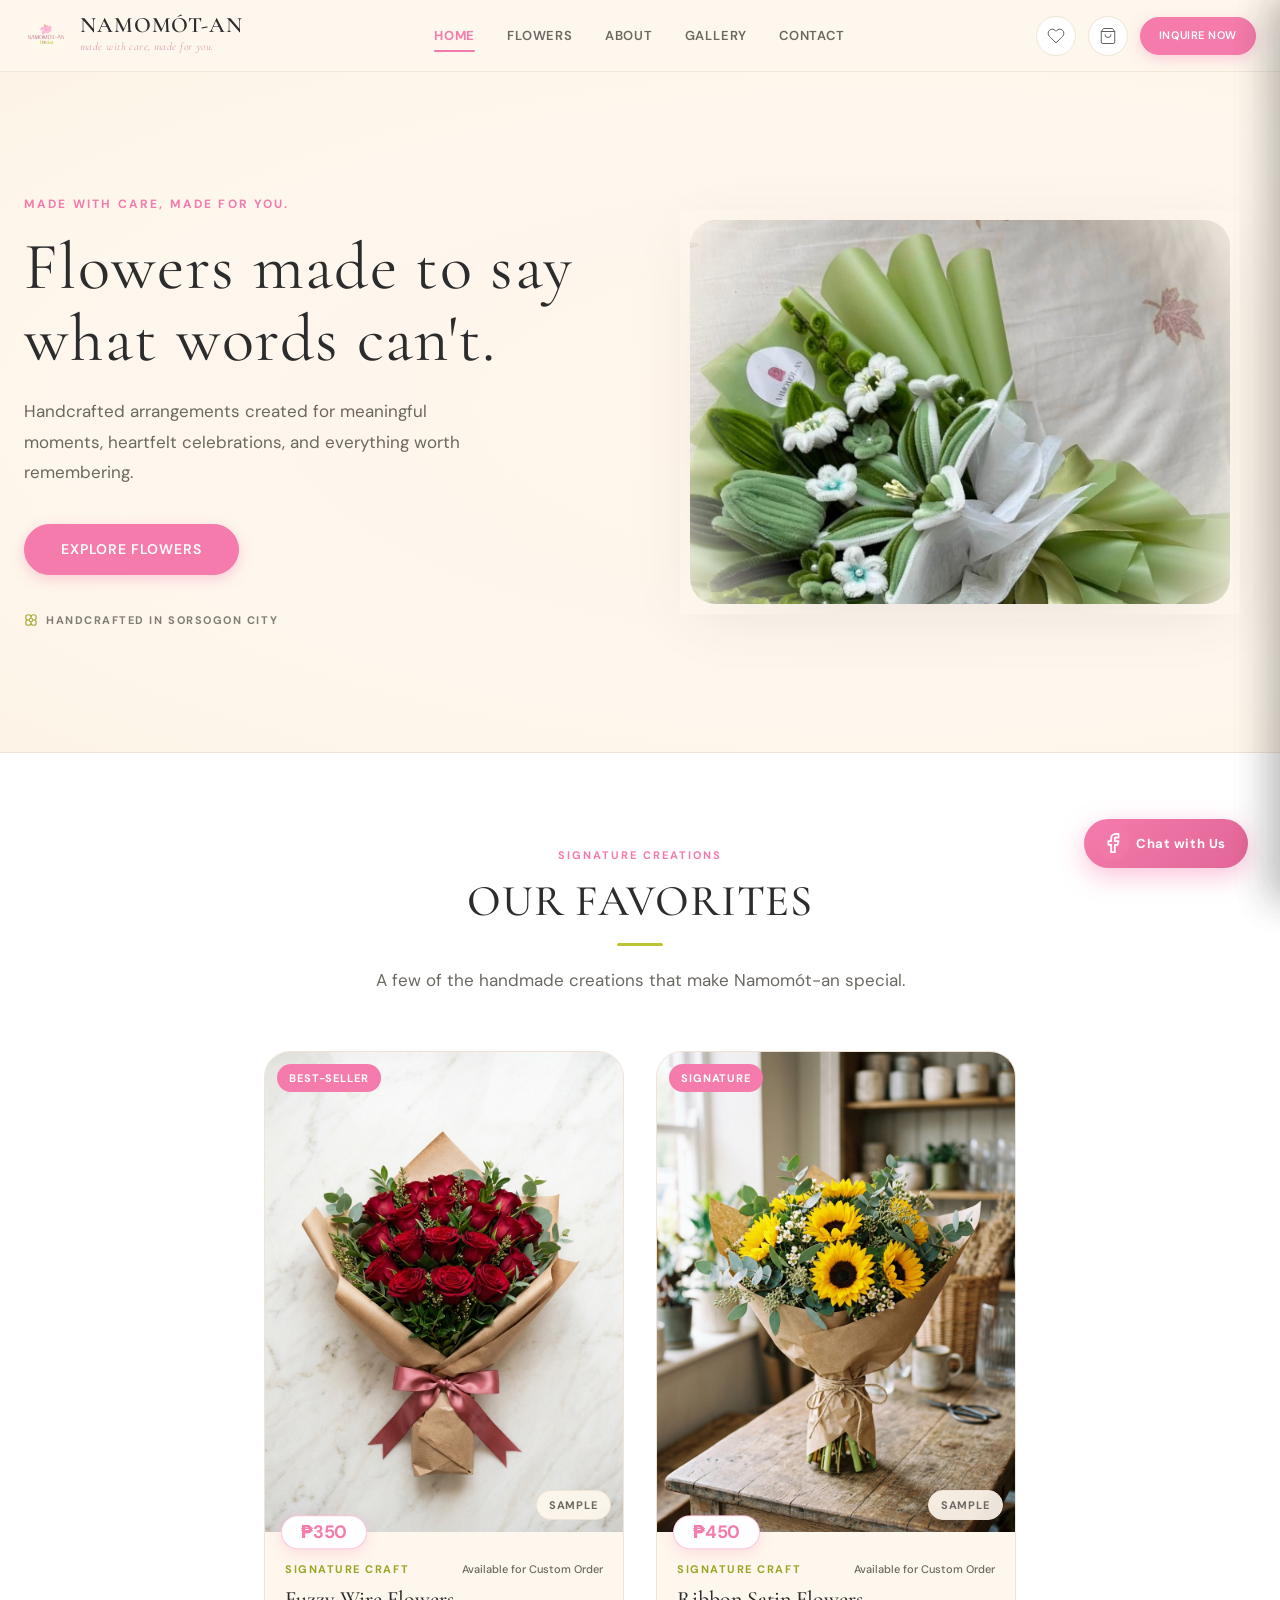
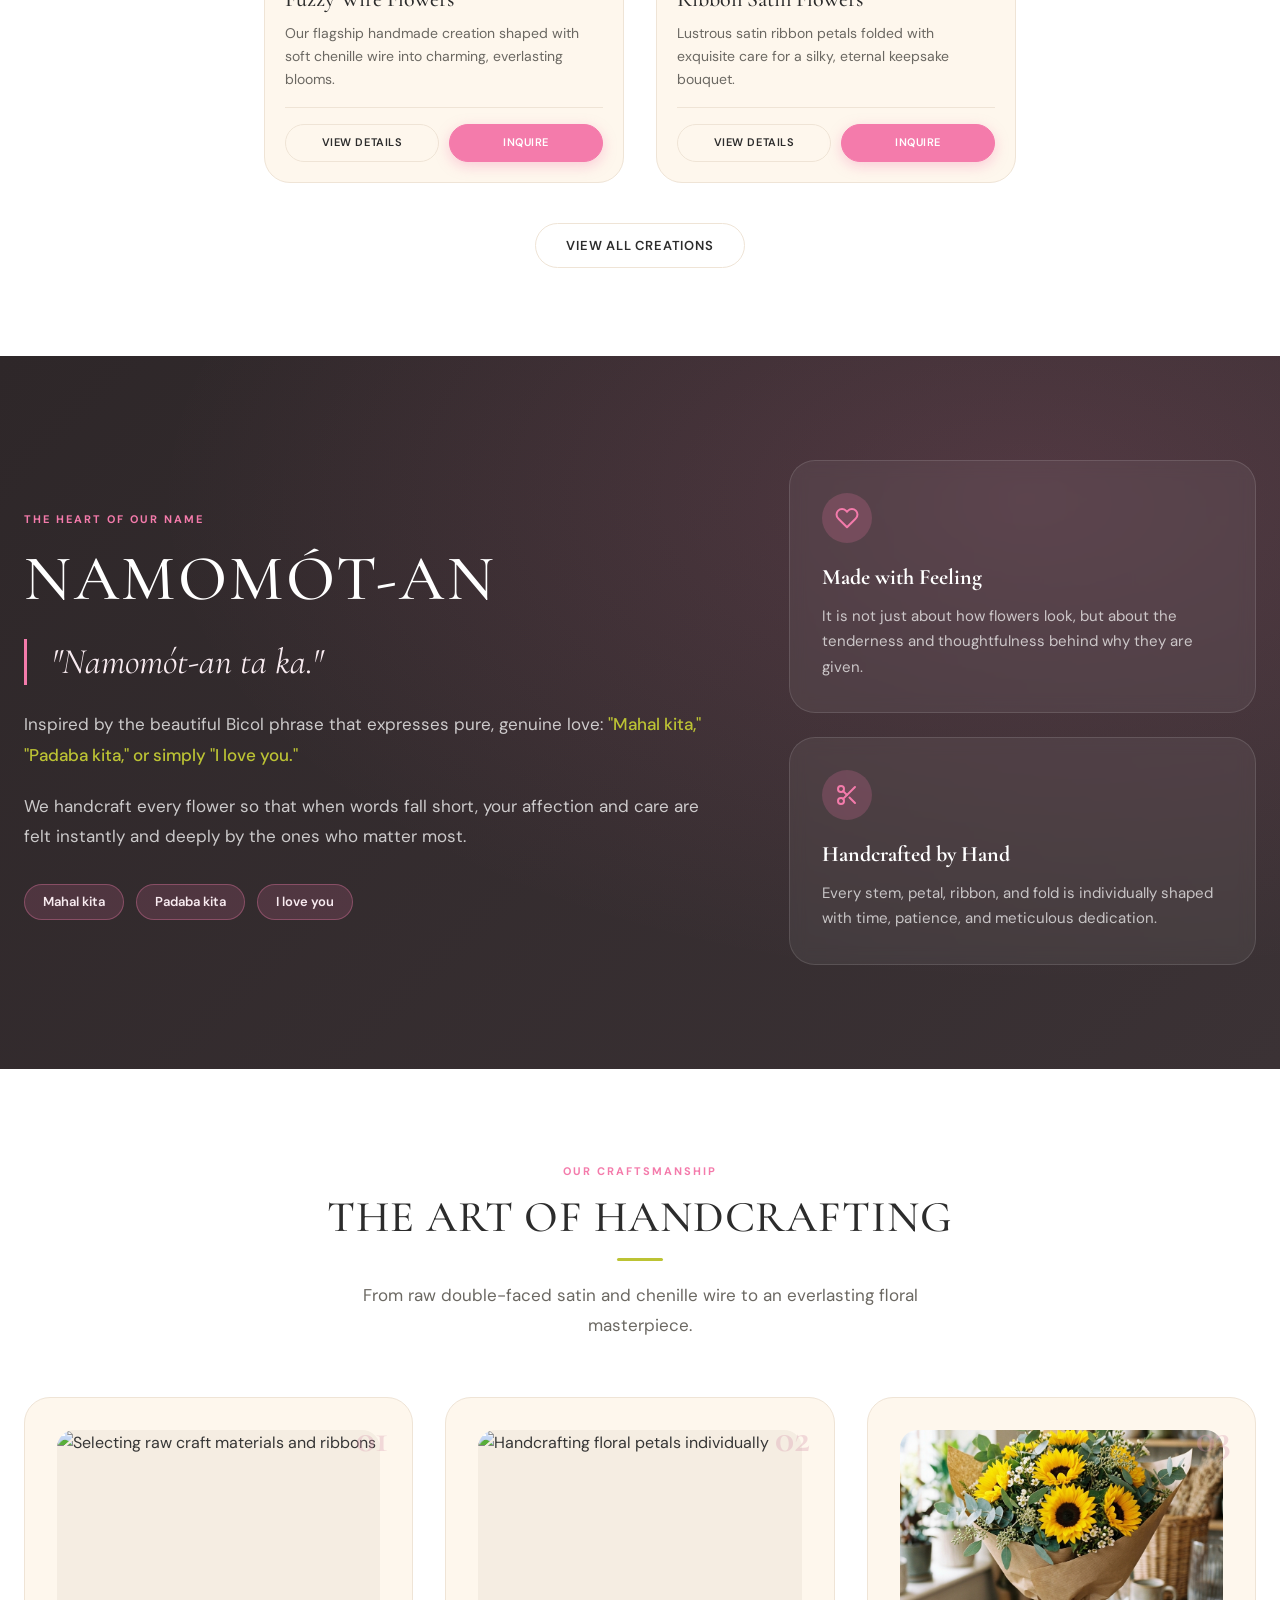
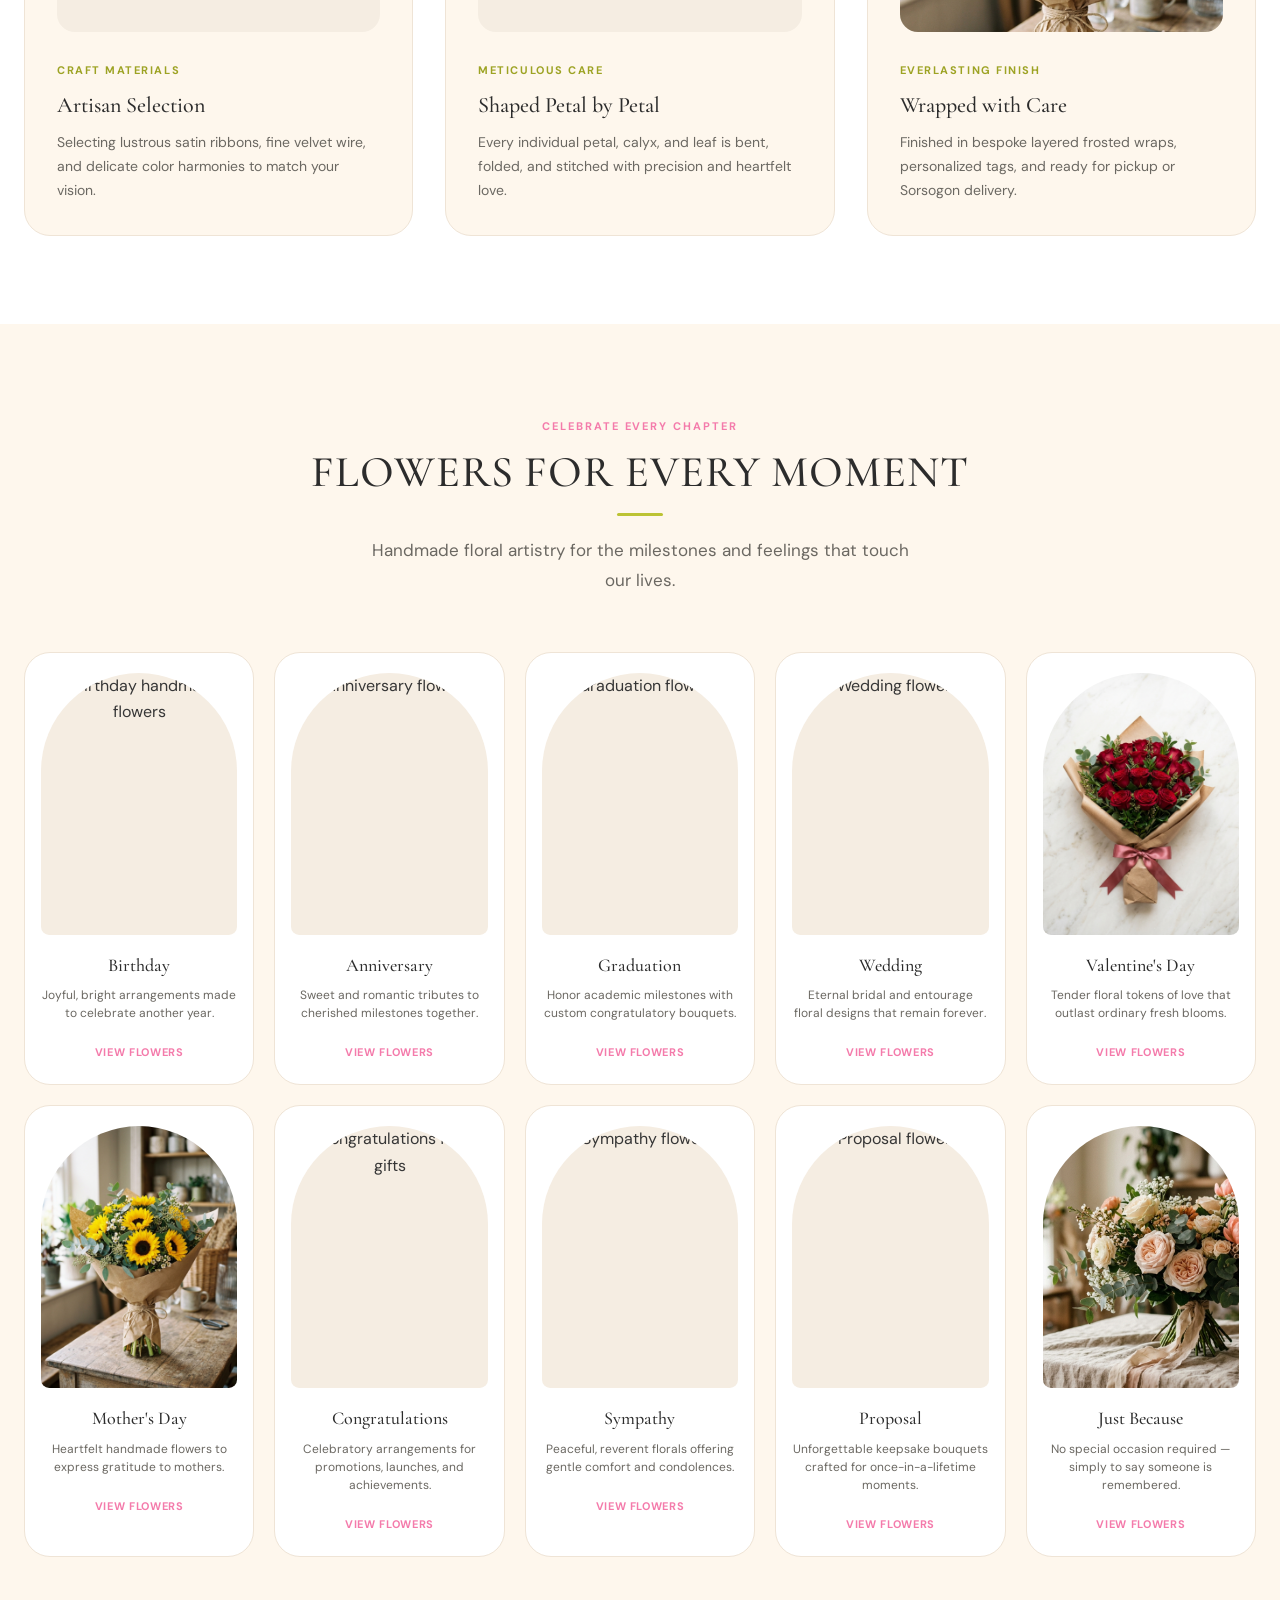
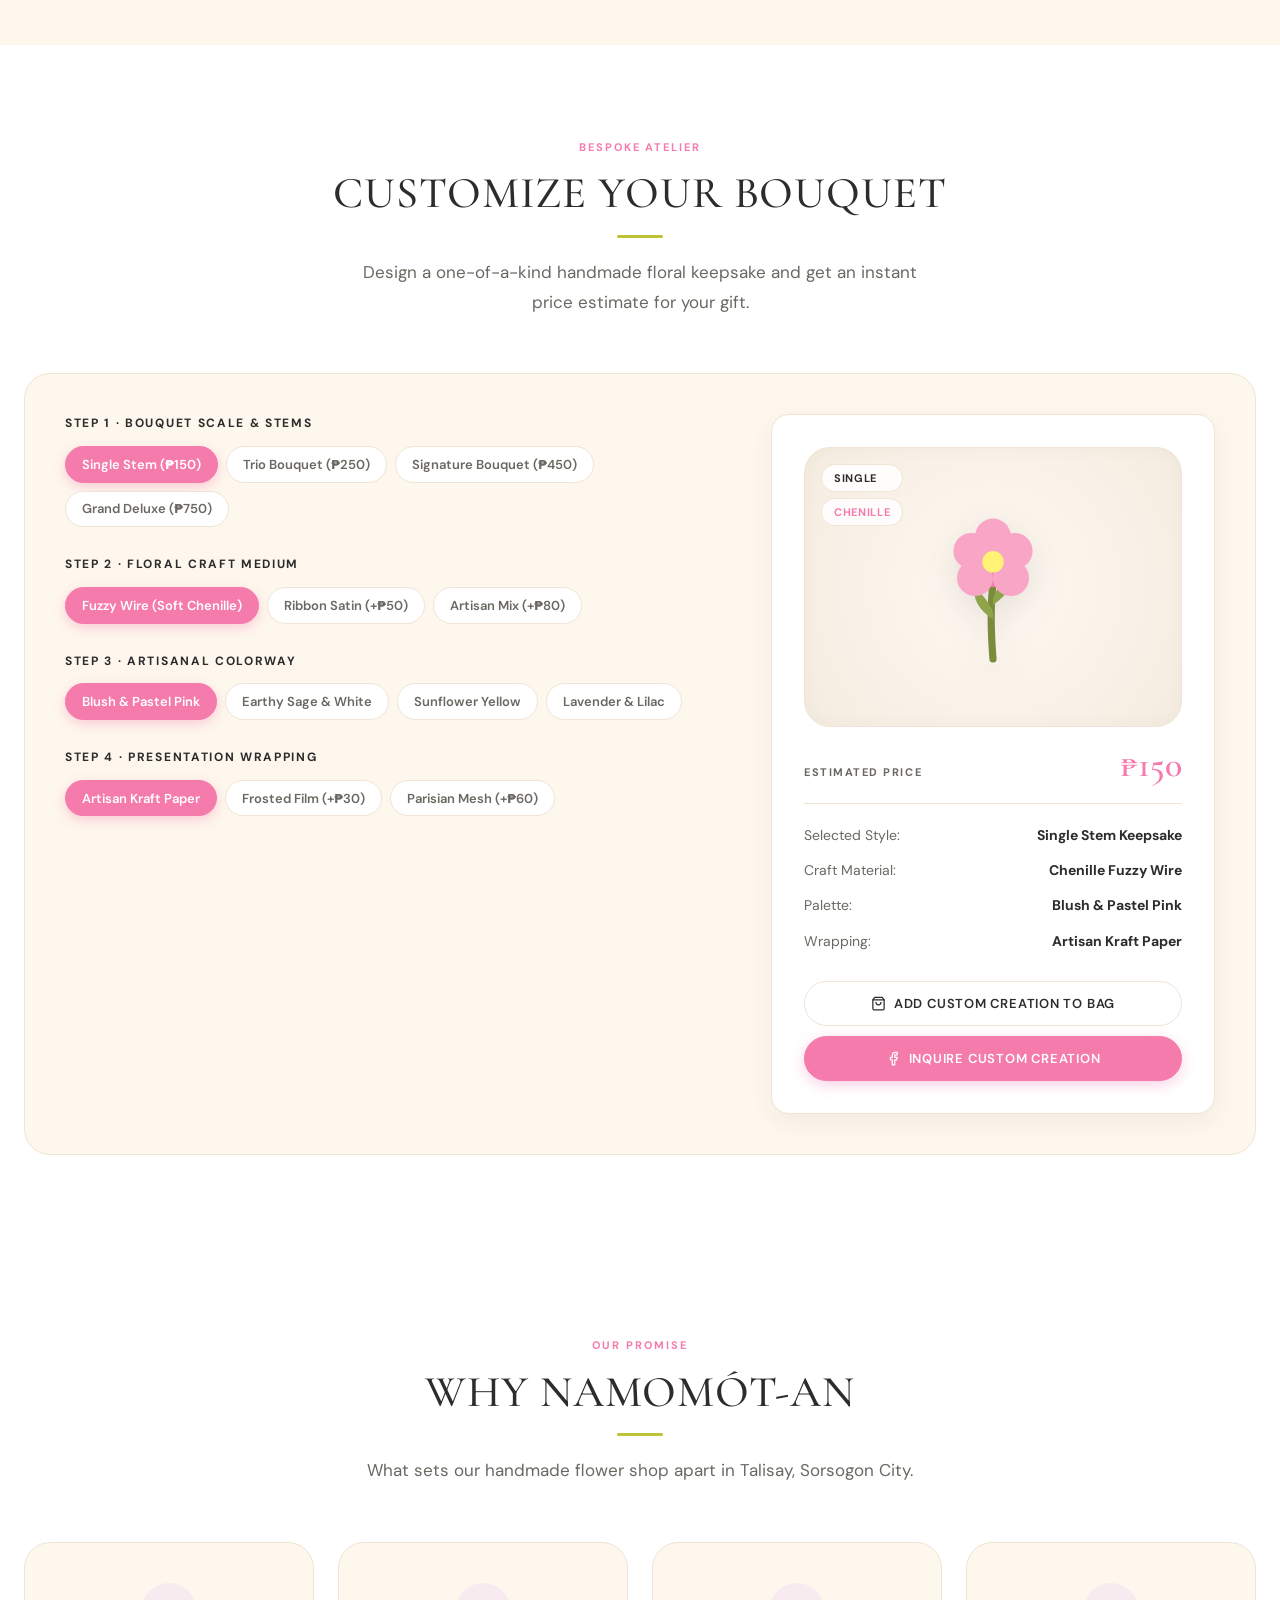
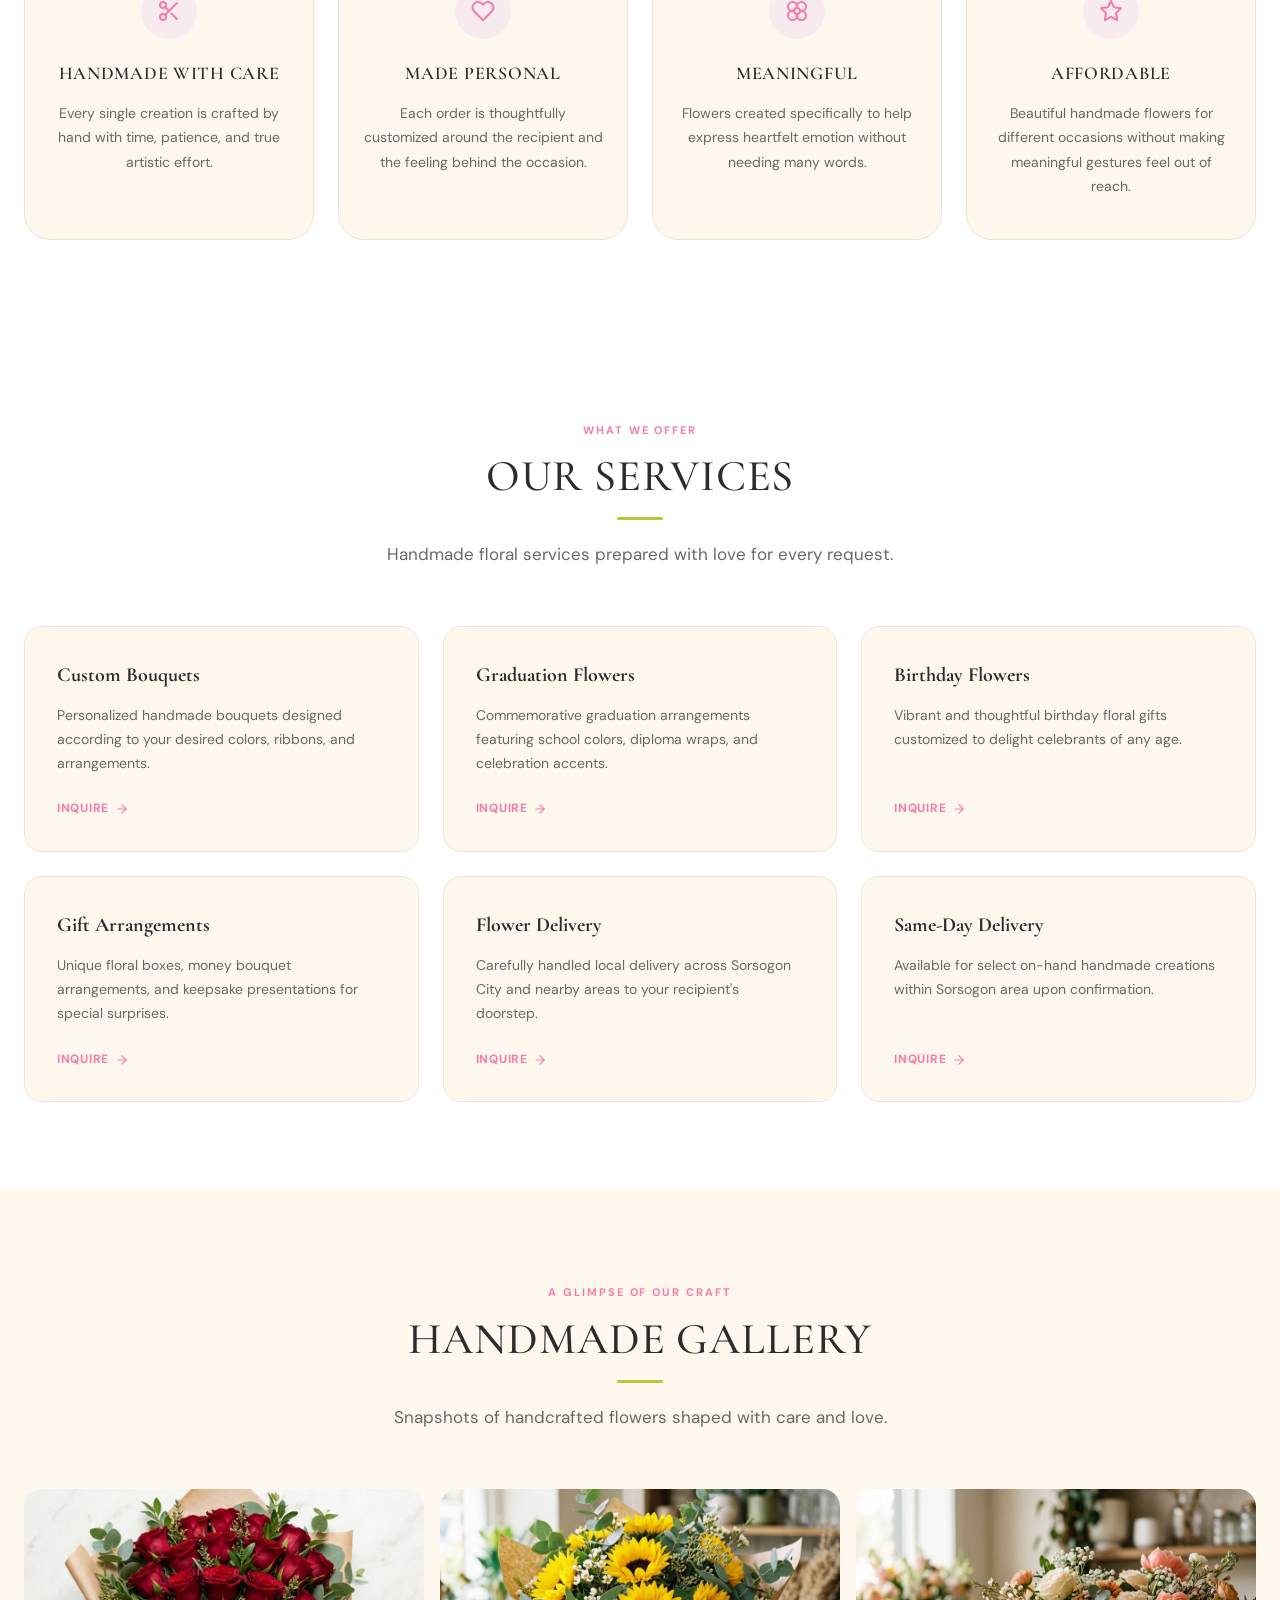
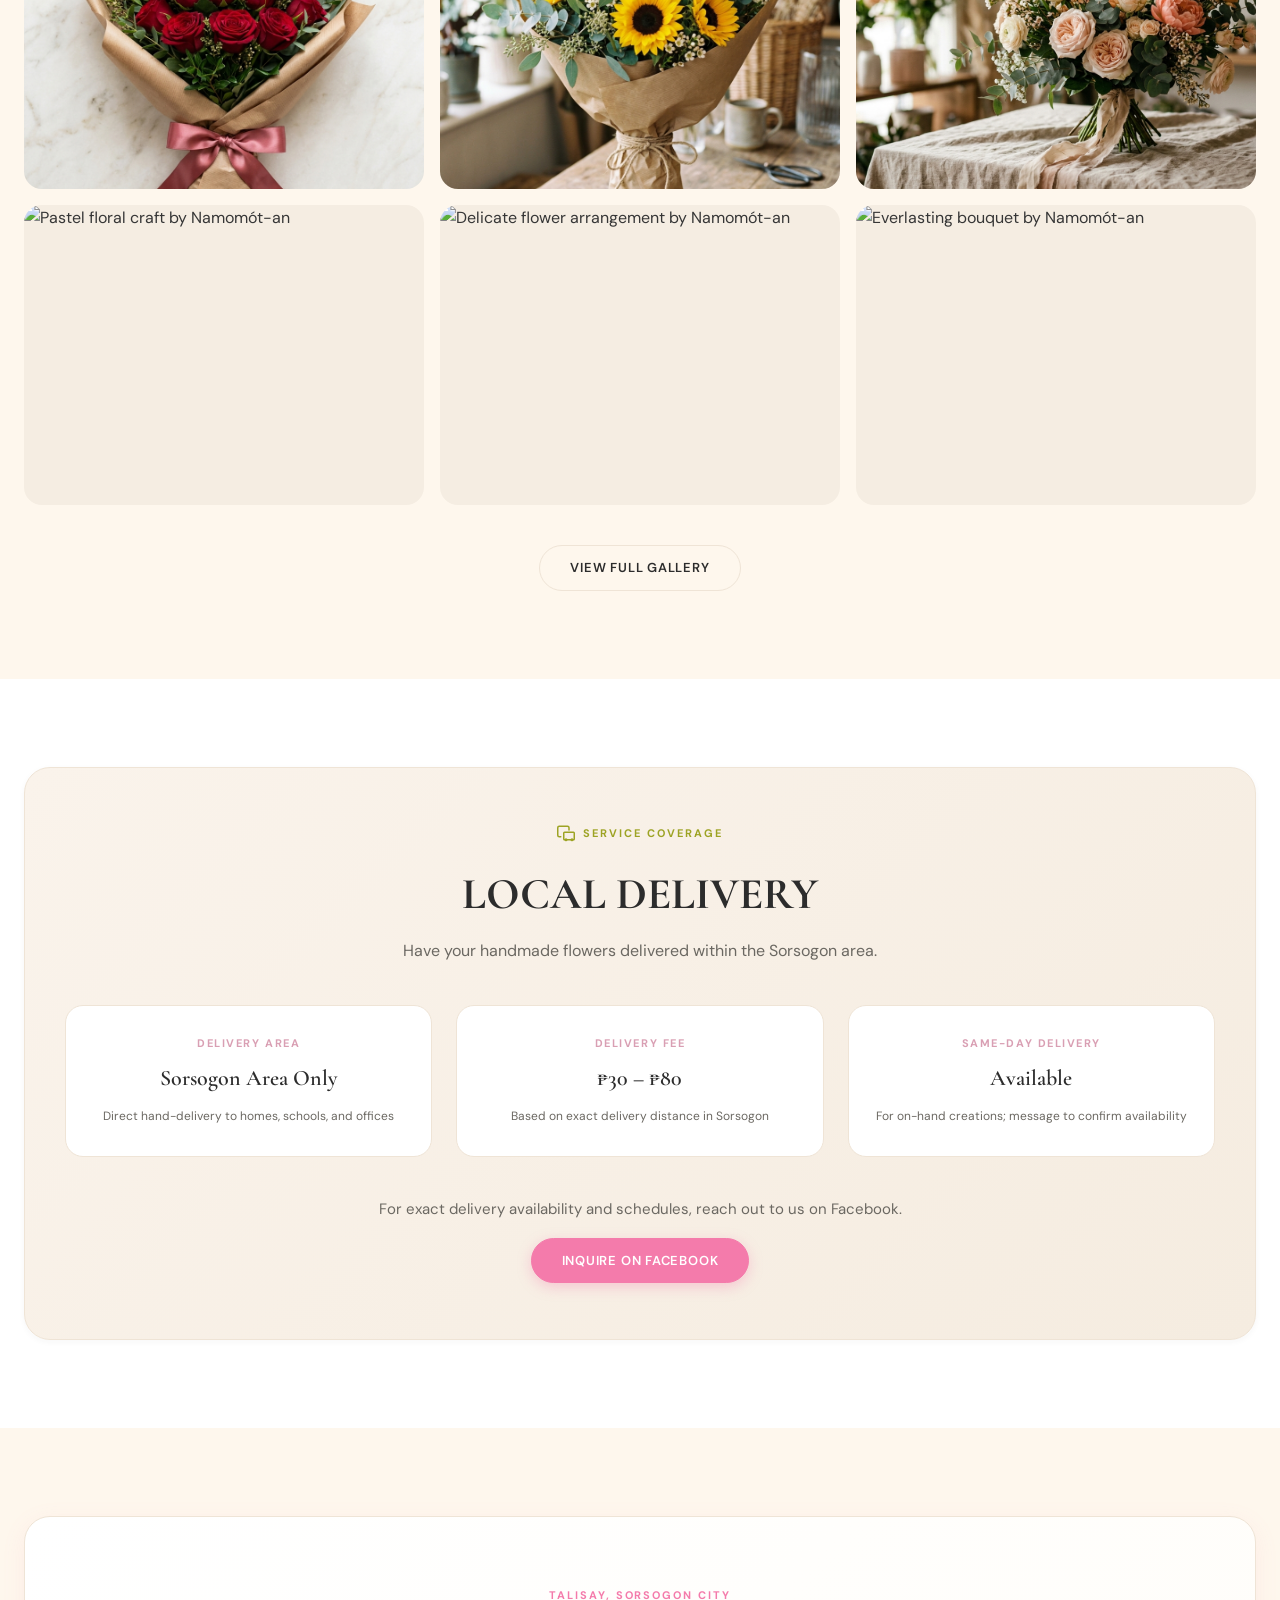
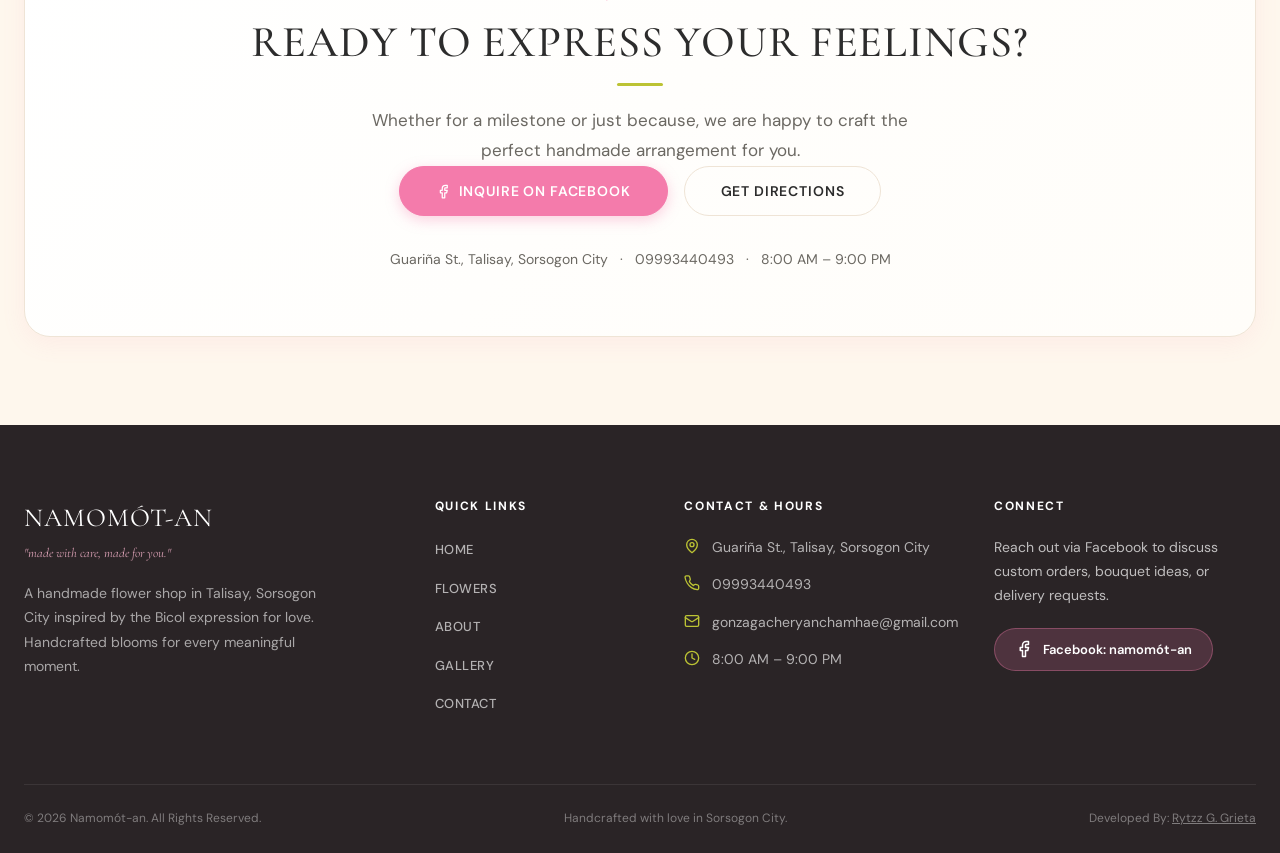
==== commit cfef49df: "Implement 8 major UX transformations: customizer visualizer, cart drawer, smart order builder, and g" ====
--- a/index.html
+++ b/index.html
@@ -108,16 +108,26 @@
         <a href="gallery.html">GALLERY</a>
         <a href="contact.html">CONTACT</a>
       </nav>
+    <div class="header-actions">
+      <button type="button" class="header-action-btn wishlist-open-trigger" aria-label="View Wishlist">
+        <svg viewBox="0 0 24 24"><path d="M20.84 4.61a5.5 5.5 0 0 0-7.78 0L12 5.67l-1.06-1.06a5.5 5.5 0 0 0-7.78 7.78l1.06 1.06L12 21.23l7.78-7.78 1.06-1.06a5.5 5.5 0 0 0 0-7.78z"/></svg>
+        <span class="action-badge wishlist-count-badge" data-count="0"></span>
+      </button>
+      <button type="button" class="header-action-btn cart-open-trigger" aria-label="View Bag">
+        <svg viewBox="0 0 24 24"><path d="M6 2 3 6v14a2 2 0 0 0 2 2h14a2 2 0 0 0 2-2V6l-3-4Z"/><path d="M3 6h18"/><path d="M16 10a4 4 0 0 1-8 0"/></svg>
+        <span class="action-badge cart-count-badge" data-count="0"></span>
+      </button>
       <div class="header-cta">
         <a href="contact.html" class="btn btn-primary btn--sm">INQUIRE NOW</a>
       </div>
-      <button class="mobile-menu-btn" id="mobile-menu-btn" aria-label="Open navigation menu" aria-expanded="false"
-        aria-controls="mobile-nav">
-        <svg width="22" height="22" aria-hidden="true">
-          <use href="#icon-menu" />
-        </svg>
-      </button>
     </div>
+    <button class="mobile-menu-btn" id="mobile-menu-btn" aria-label="Open navigation menu" aria-expanded="false"
+      aria-controls="mobile-nav">
+      <svg width="22" height="22" aria-hidden="true">
+        <use href="#icon-menu" />
+      </svg>
+    </button>
+  </div>
   </header>
 
   <nav class="mobile-nav" id="mobile-nav" aria-label="Mobile navigation" aria-hidden="true">
@@ -461,7 +471,7 @@
         <div class="customizer-card fade-in">
           <div class="customizer-steps">
             <div class="customizer-step">
-              <span class="customizer-step-title">1. Bouquet Style</span>
+              <span class="customizer-step-title">Step 1 &middot; Bouquet Scale &amp; Stems</span>
               <div class="customizer-options" data-group="style">
                 <button type="button" class="customizer-opt active" data-style="single" data-name="Single Stem Keepsake" data-base="150">Single Stem (₱150)</button>
                 <button type="button" class="customizer-opt" data-style="trio" data-name="Trio Petite Bouquet" data-base="250">Trio Bouquet (₱250)</button>
@@ -471,7 +481,7 @@
             </div>
 
             <div class="customizer-step">
-              <span class="customizer-step-title">2. Floral Craft Material</span>
+              <span class="customizer-step-title">Step 2 &middot; Floral Craft Medium</span>
               <div class="customizer-options" data-group="material">
                 <button type="button" class="customizer-opt active" data-material="fuzzy" data-name="Chenille Fuzzy Wire" data-add="0">Fuzzy Wire (Soft Chenille)</button>
                 <button type="button" class="customizer-opt" data-material="satin" data-name="Lustrous Ribbon Satin" data-add="50">Ribbon Satin (+₱50)</button>
@@ -480,18 +490,50 @@
             </div>
 
             <div class="customizer-step">
-              <span class="customizer-step-title">3. Color Palette</span>
+              <span class="customizer-step-title">Step 3 &middot; Artisanal Colorway</span>
               <div class="customizer-options" data-group="palette">
-                <button type="button" class="customizer-opt active" data-palette="pastel-pink" data-name="Blush & Pastel Pink">Blush &amp; Pastel Pink</button>
-                <button type="button" class="customizer-opt" data-palette="sage-green" data-name="Earthy Sage & White">Earthy Sage &amp; White</button>
-                <button type="button" class="customizer-opt" data-palette="warm-sunflower" data-name="Warm Sunflower Yellow">Sunflower Yellow</button>
-                <button type="button" class="customizer-opt" data-palette="custom-palette" data-name="Custom Color Combination">Personalized Mix</button>
+                <button type="button" class="customizer-opt active" data-palette="pastel-pink" data-hex="#F47BAB" data-name="Blush & Pastel Pink">Blush &amp; Pastel Pink</button>
+                <button type="button" class="customizer-opt" data-palette="sage-green" data-hex="#9DA324" data-name="Earthy Sage & White">Earthy Sage &amp; White</button>
+                <button type="button" class="customizer-opt" data-palette="warm-sunflower" data-hex="#FBBF24" data-name="Warm Sunflower Yellow">Sunflower Yellow</button>
+                <button type="button" class="customizer-opt" data-palette="royal-lavender" data-hex="#C084FC" data-name="Lavender & Lilac Dream">Lavender &amp; Lilac</button>
+              </div>
+            </div>
+
+            <div class="customizer-step">
+              <span class="customizer-step-title">Step 4 &middot; Presentation Wrapping</span>
+              <div class="customizer-options" data-group="wrapping">
+                <button type="button" class="customizer-opt active" data-wrapping="kraft" data-wrapadd="0" data-name="Artisan Kraft Paper & Satin Bow">Artisan Kraft Paper</button>
+                <button type="button" class="customizer-opt" data-wrapping="frosted" data-wrapadd="30" data-name="Translucent Frosted Film (+₱30)">Frosted Film (+₱30)</button>
+                <button type="button" class="customizer-opt" data-wrapping="paris" data-wrapadd="60" data-name="Layered Parisian Mesh (+₱60)">Parisian Mesh (+₱60)</button>
               </div>
             </div>
           </div>
 
           <div class="customizer-summary-box">
-            <div class="customizer-summary-header">
+            <div class="customizer-visualizer-canvas" id="customizer-canvas">
+              <div class="visualizer-badge-wrap">
+                <span class="visualizer-badge" id="canvas-badge-style">Single Stem</span>
+                <span class="visualizer-badge" id="canvas-badge-material" style="color:var(--color-primary-pink);">Chenille</span>
+              </div>
+              <div class="visualizer-svg-wrap" id="visualizer-svg-wrap">
+                <svg viewBox="0 0 100 100" fill="none" xmlns="http://www.w3.org/2000/svg">
+                  <path d="M50 90 Q48 65 50 48" stroke="#7A8B3C" stroke-width="4" stroke-linecap="round"/>
+                  <path d="M50 68 Q38 60 40 50 Q48 58 50 64" fill="#8FA34B"/>
+                  <path d="M50 60 Q62 52 60 42 Q52 50 50 56" fill="#8FA34B"/>
+                  <g id="visualizer-petals">
+                    <circle cx="50" cy="36" r="14" fill="#F47BAB" id="visualizer-petal-center"/>
+                    <circle cx="50" cy="22" r="10" fill="#F8A5C6" id="visualizer-p1"/>
+                    <circle cx="62" cy="30" r="10" fill="#F8A5C6" id="visualizer-p2"/>
+                    <circle cx="60" cy="45" r="10" fill="#F8A5C6" id="visualizer-p3"/>
+                    <circle cx="40" cy="45" r="10" fill="#F8A5C6" id="visualizer-p4"/>
+                    <circle cx="38" cy="30" r="10" fill="#F8A5C6" id="visualizer-p5"/>
+                    <circle cx="50" cy="36" r="6" fill="#FFF275" id="visualizer-pcore"/>
+                  </g>
+                </svg>
+              </div>
+            </div>
+
+            <div class="customizer-summary-header" style="margin-top:1.25rem;">
               <span class="customizer-summary-label">ESTIMATED PRICE</span>
               <div class="customizer-total-price" id="customizer-price-display">₱150</div>
             </div>
@@ -508,11 +550,21 @@
                 <span>Palette:</span>
                 <strong id="spec-palette-text">Blush &amp; Pastel Pink</strong>
               </div>
-            </div>
-            <button type="button" class="btn btn-primary" id="customizer-order-btn" style="width:100%;justify-content:center;">
-              <svg width="18" height="18" aria-hidden="true"><use href="#icon-facebook"/></svg>
-              INQUIRE CUSTOM BOUQUET
-            </button>
+              <div class="customizer-spec-item">
+                <span>Wrapping:</span>
+                <strong id="spec-wrapping-text">Artisan Kraft Paper</strong>
+              </div>
+            </div>
+            <div style="display:flex;gap:0.6rem;flex-direction:column;">
+              <button type="button" class="btn btn-secondary" id="customizer-add-bag-btn" style="width:100%;justify-content:center;">
+                <svg width="16" height="16" viewBox="0 0 24 24" fill="none" stroke="currentColor" stroke-width="2" stroke-linecap="round" stroke-linejoin="round"><path d="M6 2 3 6v14a2 2 0 0 0 2 2h14a2 2 0 0 0 2-2V6l-3-4Z"/><path d="M3 6h18"/><path d="M16 10a4 4 0 0 1-8 0"/></svg>
+                ADD CUSTOM CREATION TO BAG
+              </button>
+              <button type="button" class="btn btn-primary" id="customizer-order-btn" style="width:100%;justify-content:center;">
+                <svg width="18" height="18" aria-hidden="true"><use href="#icon-facebook"/></svg>
+                INQUIRE CUSTOM CREATION
+              </button>
+            </div>
           </div>
         </div>
       </div>
@@ -830,34 +882,148 @@
     <span class="fab-text">Chat with Us</span>
   </a>
 
+  <div class="cart-backdrop" id="cart-backdrop" aria-hidden="true"></div>
+  <div class="cart-drawer" id="cart-drawer" role="dialog" aria-modal="true" aria-label="Shopping Bag">
+    <div class="cart-header">
+      <div class="cart-title-wrap">
+        <svg width="20" height="20" viewBox="0 0 24 24" fill="none" stroke="currentColor" stroke-width="2" stroke-linecap="round" stroke-linejoin="round"><path d="M6 2 3 6v14a2 2 0 0 0 2 2h14a2 2 0 0 0 2-2V6l-3-4Z"/><path d="M3 6h18"/><path d="M16 10a4 4 0 0 1-8 0"/></svg>
+        <h3 class="cart-title">Your Floral Bag</h3>
+      </div>
+      <button type="button" class="drawer-close" id="cart-close-btn" aria-label="Close Bag">&times;</button>
+    </div>
+    <div class="cart-body" id="cart-drawer-body"></div>
+    <div class="cart-footer">
+      <div class="cart-summary-line">
+        <span>Estimated Subtotal</span>
+        <strong id="cart-subtotal-val" style="color:var(--color-charcoal);font-size:1rem;">₱0</strong>
+      </div>
+      <div class="cart-total-line">
+        <span>Total (Sorsogon Order)</span>
+        <span class="cart-total-val" id="cart-total-val">₱0</span>
+      </div>
+      <button type="button" class="btn btn-primary cart-checkout-btn" id="cart-checkout-btn">
+        <svg width="18" height="18" viewBox="0 0 24 24" fill="currentColor"><path d="M18 2h-3a5 5 0 0 0-5 5v3H7v4h3v8h4v-8h3l1-4h-4V7a1 1 0 0 1 1-1h3z"/></svg>
+        CHECKOUT ON MESSENGER
+      </button>
+      <p class="cart-hint">Order specs &amp; multi-item details will be pre-formatted into your direct chat.</p>
+    </div>
+  </div>
+
+  <div class="wishlist-backdrop" id="wishlist-backdrop" aria-hidden="true"></div>
+  <div class="wishlist-drawer" id="wishlist-drawer" role="dialog" aria-modal="true" aria-label="Saved Wishlist">
+    <div class="wishlist-header">
+      <div class="wishlist-title-wrap">
+        <svg width="20" height="20" viewBox="0 0 24 24" fill="none" stroke="var(--color-primary-pink)" stroke-width="2" stroke-linecap="round" stroke-linejoin="round"><path d="M20.84 4.61a5.5 5.5 0 0 0-7.78 0L12 5.67l-1.06-1.06a5.5 5.5 0 0 0-7.78 7.78l1.06 1.06L12 21.23l7.78-7.78 1.06-1.06a5.5 5.5 0 0 0 0-7.78z"/></svg>
+        <h3 class="wishlist-title">Saved Creations</h3>
+      </div>
+      <button type="button" class="drawer-close" id="wishlist-close-btn" aria-label="Close Wishlist">&times;</button>
+    </div>
+    <div class="wishlist-body" id="wishlist-drawer-body"></div>
+    <div id="wishlist-share-container" style="padding:1rem 1.5rem;border-top:1px solid var(--color-border);background:var(--color-warm-cream);display:none;">
+      <div class="wishlist-share-bar">
+        <span class="wishlist-share-label">
+          <svg width="16" height="16" viewBox="0 0 24 24" fill="none" stroke="currentColor" stroke-width="2" stroke-linecap="round" stroke-linejoin="round"><path d="M4 12v8a2 2 0 0 0 2 2h12a2 2 0 0 0 2-2v-8"/><polyline points="16 6 12 2 8 6"/><line x1="12" y1="2" x2="12" y2="15"/></svg>
+          Share Your Favorites / Drop a Hint
+        </span>
+        <div class="wishlist-share-btns">
+          <button type="button" class="btn btn-primary btn--sm" id="copy-wishlist-hint-btn" style="width:100%;justify-content:center;">Copy Shareable Hint Link</button>
+        </div>
+      </div>
+    </div>
+  </div>
+
   <div class="order-modal-backdrop" id="order-modal-backdrop" aria-hidden="true">
-    <div class="order-modal-dialog" role="dialog" aria-modal="true" aria-labelledby="order-modal-title">
+    <div class="order-modal-dialog order-modal-dialog--wide" role="dialog" aria-modal="true" aria-labelledby="order-modal-title">
       <button type="button" class="order-modal-close" id="order-modal-close" aria-label="Close dialog">&times;</button>
-      <span class="section-eyebrow">DIRECT INQUIRY</span>
-      <h3 class="order-modal-title" id="order-modal-title">Inquire on Messenger</h3>
-      <p class="order-modal-desc">We have prepared your order message. Copy it or jump directly to chat with us on Facebook!</p>
-      
-      <div class="order-summary-card">
-        <div class="order-summary-row">
-          <span class="order-summary-label">Item:</span>
-          <strong id="order-modal-item">Fuzzy Wire Flowers</strong>
-        </div>
-        <div class="order-summary-row">
-          <span class="order-summary-label">Estimated Price:</span>
-          <strong id="order-modal-price" style="color:var(--color-primary-pink);">₱350</strong>
-        </div>
-        <div class="order-message-preview">
-          <textarea id="order-message-text" rows="3" readonly aria-label="Order message text"></textarea>
-        </div>
-      </div>
-
-      <div class="order-modal-actions">
-        <button type="button" class="btn btn-secondary" id="copy-order-msg-btn">
-          <span>COPY MESSAGE</span>
+      <span class="section-eyebrow">SMART ORDER BUILDER</span>
+      <h3 class="order-modal-title" id="order-modal-title">Direct-to-Messenger Order</h3>
+      <p class="order-modal-desc">Personalize delivery details &amp; live dedication card to generate your instant order draft.</p>
+
+      <div class="order-builder-layout">
+        <div class="order-builder-form">
+          <div class="order-builder-field">
+            <label for="order-recipient-name" class="order-builder-label">Recipient Full Name</label>
+            <input type="text" id="order-recipient-name" class="order-builder-input" placeholder="e.g. Maria Santos">
+          </div>
+          <div class="order-builder-field">
+            <label for="order-barangay" class="order-builder-label">Delivery Location / Barangay</label>
+            <select id="order-barangay" class="order-builder-select">
+              <option value="Talisay, Sorsogon City">Talisay, Sorsogon City (Workshop Pick-up / Local)</option>
+              <option value="Sorsogon City Proper">Sorsogon City Proper / Centro</option>
+              <option value="Bibincahan, Sorsogon City">Bibincahan</option>
+              <option value="Balogo, Sorsogon City">Balogo</option>
+              <option value="Pangpang, Sorsogon City">Pangpang</option>
+              <option value="Bacon District, Sorsogon">Bacon District</option>
+              <option value="Casiguran / Gubat Area">Casiguran / Gubat (Special Route)</option>
+              <option value="Other Sorsogon Area">Other Sorsogon Area</option>
+            </select>
+          </div>
+          <div class="order-builder-field">
+            <label for="order-target-date" class="order-builder-label">Target Delivery Date</label>
+            <input type="date" id="order-target-date" class="order-builder-input">
+          </div>
+          <div class="order-builder-field">
+            <label for="order-card-message" class="order-builder-label">Handwritten Card Note</label>
+            <textarea id="order-card-message" class="order-builder-input" rows="2" placeholder="Write what you wish to express..."></textarea>
+            <div class="card-templates">
+              <button type="button" class="card-tmpl-chip" data-text="Namomót-an ta ka. Happy Anniversary!">Anniversary</button>
+              <button type="button" class="card-tmpl-chip" data-text="Wishing you the happiest birthday filled with joy and blooms!">Birthday</button>
+              <button type="button" class="card-tmpl-chip" data-text="So proud of you on this graduation milestone!">Graduation</button>
+              <button type="button" class="card-tmpl-chip" data-text="Just because you deserve flowers today and everyday.">Just Because</button>
+            </div>
+          </div>
+          <div class="order-builder-field">
+            <label for="order-sender-name" class="order-builder-label">Sender Name &amp; Contact (Optional)</label>
+            <input type="text" id="order-sender-name" class="order-builder-input" placeholder="Your name / 09xxxxxxxxx">
+          </div>
+        </div>
+
+        <div class="card-styler-wrap">
+          <div style="display:flex;justify-content:space-between;align-items:center;">
+            <span style="font-size:0.75rem;font-weight:700;letter-spacing:0.06em;text-transform:uppercase;color:var(--color-charcoal);">Artisan Card Preview</span>
+            <div class="card-font-toggles">
+              <button type="button" class="card-font-btn active" data-font="font-serif">Serif</button>
+              <button type="button" class="card-font-btn" data-font="font-script">Script</button>
+              <button type="button" class="card-font-btn" data-font="font-modern">Modern</button>
+            </div>
+          </div>
+
+          <div class="card-preview-canvas">
+            <div class="card-preview-header">
+              <span>Namomót-an Atelier</span>
+              <span class="card-seal">♥</span>
+            </div>
+            <p class="card-preview-text font-serif" id="card-preview-live-text">"Namomót-an ta ka. Each handcrafted stem is folded with love for you."</p>
+            <div class="card-preview-footer">
+              <span>Talisay, Sorsogon City</span>
+              <span id="card-preview-date">Selected Date</span>
+            </div>
+          </div>
+
+          <div class="order-summary-card" style="margin-bottom:0;padding:1rem;">
+            <div class="order-summary-row">
+              <span class="order-summary-label">Creation:</span>
+              <strong id="order-modal-item">Handcrafted Bouquet</strong>
+            </div>
+            <div class="order-summary-row">
+              <span class="order-summary-label">Total Price:</span>
+              <strong id="order-modal-price" style="color:var(--color-primary-pink);">₱350</strong>
+            </div>
+          </div>
+        </div>
+      </div>
+
+      <div class="order-message-preview" style="margin-bottom:1rem;">
+        <textarea id="order-message-text" rows="3" readonly aria-label="Generated Order Message"></textarea>
+      </div>
+
+      <div class="order-modal-actions" style="flex-direction:row;">
+        <button type="button" class="btn btn-secondary" id="copy-order-msg-btn" style="flex:1;">
+          <span>COPY ORDER DRAFT</span>
         </button>
-        <a href="https://www.facebook.com/profile.php?id=61573737929854" target="_blank" rel="noopener noreferrer" class="btn btn-primary" id="open-messenger-btn">
+        <a href="https://www.facebook.com/profile.php?id=61573737929854" target="_blank" rel="noopener noreferrer" class="btn btn-primary" id="open-messenger-btn" style="flex:1.4;">
           <svg width="18" height="18" aria-hidden="true"><use href="#icon-facebook"/></svg>
-          OPEN MESSENGER
+          CONFIRM ON MESSENGER
         </a>
       </div>
     </div>
--- a/css/style.css
+++ b/css/style.css
@@ -412,10 +412,19 @@
 .matcher-title{font-family:var(--font-heading);font-size:1.75rem;color:var(--color-charcoal);line-height:1.2;margin-bottom:0.35rem}
 .matcher-desc{font-size:0.875rem;color:var(--color-muted)}
 .matcher-controls{display:flex;flex-wrap:wrap;gap:1rem;align-items:flex-end;justify-content:center}
-.matcher-select-wrap{display:flex;flex-direction:column;gap:0.35rem;flex:1;min-width:200px;max-width:260px}
+.custom-dropdown-wrap{position:relative;display:flex;flex-direction:column;gap:0.35rem;flex:1;min-width:220px;max-width:270px}
 .matcher-label{font-size:0.75rem;font-weight:700;letter-spacing:0.06em;text-transform:uppercase;color:var(--color-charcoal)}
-.matcher-select{padding:0.65rem 1rem;background-color:var(--color-warm-cream);border:1.5px solid var(--color-border);border-radius:var(--radius-md);font-size:0.875rem;color:var(--color-charcoal);outline:none;cursor:pointer}
-.matcher-select:focus{border-color:var(--color-primary-pink);background-color:white}
+.custom-dropdown-btn{width:100%;padding:0.75rem 1.15rem;background-color:white;border:1.5px solid var(--color-border);border-radius:var(--radius-full);font-size:0.875rem;font-weight:600;color:var(--color-charcoal);display:flex;align-items:center;justify-content:space-between;gap:0.75rem;box-shadow:0 3px 10px rgba(44,44,44,0.03);transition:all var(--transition-fast);cursor:pointer;outline:none}
+.custom-dropdown-btn:hover{border-color:var(--color-primary-pink);color:var(--color-primary-pink)}
+.custom-dropdown-wrap.open .custom-dropdown-btn{border-color:var(--color-primary-pink);box-shadow:0 0 0 3px rgba(244,123,171,0.15)}
+.custom-dropdown-btn svg{color:var(--color-dusty-pink);transition:transform var(--transition-fast);flex-shrink:0}
+.custom-dropdown-wrap.open .custom-dropdown-btn svg{transform:rotate(180deg);color:var(--color-primary-pink)}
+.custom-dropdown-val{overflow:hidden;text-overflow:ellipsis;white-space:nowrap}
+.custom-dropdown-menu{position:absolute;top:calc(100% + 6px);left:0;right:0;background-color:white;border:1.5px solid var(--color-border);border-radius:var(--radius-lg);box-shadow:0 14px 35px rgba(44,44,44,0.14);padding:0.4rem;z-index:50;display:none;flex-direction:column;gap:0.2rem;max-height:260px;overflow-y:auto}
+.custom-dropdown-wrap.open .custom-dropdown-menu{display:flex}
+.custom-dropdown-item{padding:0.65rem 1rem;border-radius:var(--radius-md);font-size:0.84375rem;color:var(--color-charcoal);cursor:pointer;transition:all var(--transition-fast);font-weight:500}
+.custom-dropdown-item:hover{background-color:var(--color-dusty-pink-light);color:var(--color-primary-pink)}
+.custom-dropdown-item.active{background-color:rgba(244,123,171,0.15);color:var(--color-primary-pink);font-weight:700}
 
 .delivery-checker-box{background-color:white;border:1.5px solid var(--color-border);border-radius:var(--radius-lg);padding:1.35rem;margin-bottom:1.5rem}
 .delivery-checker-header{display:flex;align-items:center;gap:0.5rem;font-size:0.9375rem;color:var(--color-charcoal);margin-bottom:0.35rem}
@@ -427,4 +436,108 @@
 .delivery-checker-status{margin-top:0.85rem;padding:0.65rem 1rem;border-radius:var(--radius-md);font-size:0.8125rem;line-height:1.5}
 .delivery-checker-status.available{background-color:rgba(188,195,52,0.18);border:1px solid rgba(188,195,52,0.4);color:var(--color-charcoal)}
 .delivery-checker-status.rush{background-color:rgba(244,123,171,0.18);border:1px solid rgba(244,123,171,0.4);color:var(--color-charcoal)}
-.delivery-checker-status.past{background-color:#FFF5F5;border:1px solid #FFD0D0;color:#C53030}+.delivery-checker-status.past{background-color:#FFF5F5;border:1px solid #FFD0D0;color:#C53030}
+
+.header-actions{display:flex;align-items:center;gap:0.75rem}
+.header-action-btn{position:relative;width:40px;height:40px;border-radius:var(--radius-full);background-color:white;border:1.5px solid var(--color-border);display:inline-flex;align-items:center;justify-content:center;color:var(--color-charcoal);transition:all var(--transition-fast);cursor:pointer;outline:none}
+.header-action-btn:hover{border-color:var(--color-primary-pink);color:var(--color-primary-pink);box-shadow:0 3px 10px rgba(244,123,171,0.2)}
+.header-action-btn svg{width:18px;height:18px;stroke:currentColor;fill:none}
+.action-badge{position:absolute;top:-4px;right:-4px;background-color:var(--color-primary-pink);color:white;font-size:0.6875rem;font-weight:700;width:19px;height:19px;border-radius:var(--radius-full);display:flex;align-items:center;justify-content:center;border:2px solid white;line-height:1;transition:transform var(--transition-fast)}
+.action-badge:empty,.action-badge[data-count='0']{display:none}
+
+.toast-msg{position:fixed;bottom:2rem;left:50%;transform:translateX(-50%) translateY(100px);background:rgba(44,44,44,0.92);backdrop-filter:blur(8px);color:white;padding:0.75rem 1.5rem;border-radius:var(--radius-full);font-size:0.875rem;font-weight:600;display:flex;align-items:center;gap:0.6rem;box-shadow:0 8px 24px rgba(44,44,44,0.25);z-index:9999;opacity:0;transition:all var(--transition-base);pointer-events:none}
+.toast-msg.show{transform:translateX(-50%) translateY(0);opacity:1}
+
+.cart-backdrop,.wishlist-backdrop{position:fixed;inset:0;background:rgba(44,44,44,0.55);backdrop-filter:blur(6px);-webkit-backdrop-filter:blur(6px);z-index:250;display:none;opacity:0;transition:opacity var(--transition-base)}
+.cart-backdrop.open,.wishlist-backdrop.open{display:block;opacity:1}
+.cart-drawer,.wishlist-drawer{position:fixed;top:0;right:0;bottom:0;width:min(440px, 100vw);background:white;z-index:260;box-shadow:-10px 0 35px rgba(44,44,44,0.18);transform:translateX(100%);transition:transform var(--transition-slow);display:flex;flex-direction:column}
+.cart-drawer.open,.wishlist-drawer.open{transform:translateX(0)}
+.cart-header,.wishlist-header{padding:1.35rem 1.5rem;border-bottom:1px solid var(--color-border);display:flex;align-items:center;justify-content:space-between;background-color:var(--color-warm-cream)}
+.cart-title-wrap,.wishlist-title-wrap{display:flex;align-items:center;gap:0.6rem}
+.cart-title,.wishlist-title{font-family:var(--font-heading);font-size:1.5rem;color:var(--color-charcoal);line-height:1}
+.drawer-close{width:34px;height:34px;border-radius:var(--radius-full);background:white;border:1px solid var(--color-border);display:flex;align-items:center;justify-content:center;color:var(--color-charcoal);cursor:pointer;transition:all var(--transition-fast)}
+.drawer-close:hover{background-color:var(--color-dusty-pink-light);color:var(--color-primary-pink);border-color:var(--color-primary-pink)}
+.cart-body,.wishlist-body{flex:1;overflow-y:auto;padding:1.5rem;display:flex;flex-direction:column;gap:1rem}
+.cart-empty,.wishlist-empty{text-align:center;padding:3rem 1rem;margin:auto}
+.cart-empty-icon,.wishlist-empty-icon{width:64px;height:64px;border-radius:var(--radius-full);background:var(--color-warm-cream);color:var(--color-dusty-pink);display:flex;align-items:center;justify-content:center;margin:0 auto 1.25rem}
+.cart-empty-title,.wishlist-empty-title{font-family:var(--font-heading);font-size:1.375rem;color:var(--color-charcoal);margin-bottom:0.4rem}
+.cart-empty-desc,.wishlist-empty-desc{font-size:0.875rem;color:var(--color-muted);line-height:1.6;margin-bottom:1.5rem}
+.cart-item-row,.wishlist-item-row{display:grid;grid-template-columns:68px 1fr auto;gap:1rem;align-items:center;padding:1rem;border-radius:var(--radius-lg);border:1px solid var(--color-border);background:var(--color-warm-cream);transition:border-color var(--transition-fast)}
+.cart-item-row:hover,.wishlist-item-row:hover{border-color:var(--color-primary-pink)}
+.cart-item-thumb,.wishlist-item-thumb{width:68px;height:68px;border-radius:var(--radius-md);overflow:hidden;border:1px solid var(--color-border);background:white;flex-shrink:0}
+.cart-item-thumb img,.wishlist-item-thumb img{width:100%;height:100%;object-fit:cover}
+.cart-item-info,.wishlist-item-info{display:flex;flex-direction:column;gap:0.25rem;min-width:0}
+.cart-item-title,.wishlist-item-title{font-family:var(--font-heading);font-size:1.0625rem;color:var(--color-charcoal);white-space:nowrap;overflow:hidden;text-overflow:ellipsis}
+.cart-item-meta,.wishlist-item-meta{font-size:0.75rem;color:var(--color-muted);line-height:1.4}
+.cart-item-price,.wishlist-item-price{font-size:0.875rem;font-weight:700;color:var(--color-primary-pink)}
+.cart-item-controls{display:flex;align-items:center;gap:0.4rem;margin-top:0.4rem}
+.qty-btn{width:24px;height:24px;border-radius:var(--radius-full);background:white;border:1px solid var(--color-border);display:flex;align-items:center;justify-content:center;font-size:0.75rem;font-weight:700;color:var(--color-charcoal);cursor:pointer;transition:all var(--transition-fast)}
+.qty-btn:hover{border-color:var(--color-primary-pink);color:var(--color-primary-pink)}
+.qty-num{font-size:0.8125rem;font-weight:600;min-width:18px;text-align:center}
+.cart-item-remove,.wishlist-item-remove{color:var(--color-muted);cursor:pointer;padding:0.4rem;transition:color var(--transition-fast)}
+.cart-item-remove:hover,.wishlist-item-remove:hover{color:#D94E68}
+.cart-footer{padding:1.25rem 1.5rem;border-top:1px solid var(--color-border);background:var(--color-warm-cream);display:flex;flex-direction:column;gap:0.85rem}
+.cart-summary-line{display:flex;justify-content:space-between;align-items:center;font-size:0.875rem;color:var(--color-muted)}
+.cart-total-line{display:flex;justify-content:space-between;align-items:baseline;padding-top:0.5rem;border-top:1px dashed var(--color-border)}
+.cart-total-val{font-family:var(--font-heading);font-size:1.75rem;font-weight:600;color:var(--color-primary-pink)}
+.cart-checkout-btn{width:100%;justify-content:center}
+.cart-hint{font-size:0.75rem;color:var(--color-muted);text-align:center;line-height:1.4}
+
+.wishlist-share-bar{background:white;border:1px solid var(--color-border);border-radius:var(--radius-lg);padding:1rem;margin-bottom:1rem;display:flex;flex-direction:column;gap:0.6rem}
+.wishlist-share-label{font-size:0.75rem;font-weight:700;letter-spacing:0.06em;text-transform:uppercase;color:var(--color-charcoal);display:flex;align-items:center;gap:0.4rem}
+.wishlist-share-btns{display:flex;gap:0.5rem}
+
+.product-wishlist-toggle{position:absolute;top:0.75rem;right:0.75rem;z-index:4;width:34px;height:34px;border-radius:var(--radius-full);background:white;border:1px solid var(--color-border);display:inline-flex;align-items:center;justify-content:center;color:var(--color-muted);cursor:pointer;transition:all var(--transition-fast);box-shadow:0 3px 8px rgba(44,44,44,0.08)}
+.product-wishlist-toggle:hover{transform:scale(1.1);border-color:var(--color-primary-pink);color:var(--color-primary-pink)}
+.product-wishlist-toggle.active{background:var(--color-primary-pink);color:white;border-color:var(--color-primary-pink)}
+.product-wishlist-toggle.active svg{fill:currentColor}
+
+.quick-addon-section{margin-top:1.5rem;padding:1.25rem;background:white;border:1.5px solid var(--color-border);border-radius:var(--radius-lg)}
+.quick-addon-header{display:flex;align-items:center;justify-content:space-between;margin-bottom:0.85rem}
+.quick-addon-title{font-size:0.75rem;font-weight:700;letter-spacing:0.1em;text-transform:uppercase;color:var(--color-charcoal);display:flex;align-items:center;gap:0.4rem}
+.quick-addon-grid{display:grid;grid-template-columns:repeat(auto-fit,minmax(140px,1fr));gap:0.6rem}
+.addon-chip{padding:0.6rem 0.85rem;background:var(--color-warm-cream);border:1.5px solid var(--color-border);border-radius:var(--radius-md);cursor:pointer;display:flex;flex-direction:column;gap:0.2rem;text-align:left;transition:all var(--transition-fast);outline:none}
+.addon-chip:hover{border-color:var(--color-primary-pink);background:white}
+.addon-chip.active{border-color:var(--color-primary-pink);background:rgba(244,123,171,0.12);box-shadow:0 2px 8px rgba(244,123,171,0.2)}
+.addon-chip-name{font-size:0.8125rem;font-weight:600;color:var(--color-charcoal);display:flex;align-items:center;justify-content:space-between}
+.addon-chip-price{font-size:0.75rem;font-weight:700;color:var(--color-primary-pink)}
+
+.mobile-sticky-actionbar{position:fixed;bottom:0;left:0;right:0;background:rgba(255,255,255,0.95);backdrop-filter:blur(10px);-webkit-backdrop-filter:blur(10px);border-top:1px solid var(--color-border);box-shadow:0 -6px 20px rgba(44,44,44,0.08);padding:0.75rem 1.25rem;z-index:95;display:none;align-items:center;justify-content:space-between;gap:1rem;transform:translateY(120%);transition:transform var(--transition-base)}
+.mobile-sticky-actionbar.visible{transform:translateY(0)}
+.sticky-prod-info{display:flex;align-items:center;gap:0.65rem;min-width:0}
+.sticky-prod-thumb{width:42px;height:42px;border-radius:var(--radius-sm);overflow:hidden;border:1px solid var(--color-border);flex-shrink:0}
+.sticky-prod-thumb img{width:100%;height:100%;object-fit:cover}
+.sticky-prod-title{font-family:var(--font-heading);font-size:0.9375rem;font-weight:600;color:var(--color-charcoal);white-space:nowrap;overflow:hidden;text-overflow:ellipsis}
+.sticky-prod-price{font-size:0.8125rem;font-weight:700;color:var(--color-primary-pink)}
+.sticky-action-btns{display:flex;gap:0.5rem;flex-shrink:0}
+
+.order-modal-dialog--wide{max-width:720px;padding:2rem}
+.order-builder-layout{display:grid;grid-template-columns:1.2fr 1fr;gap:1.5rem;text-align:left;margin-block:1.25rem}
+.order-builder-form{display:flex;flex-direction:column;gap:0.85rem}
+.order-builder-field{display:flex;flex-direction:column;gap:0.35rem}
+.order-builder-label{font-size:0.75rem;font-weight:700;letter-spacing:0.06em;text-transform:uppercase;color:var(--color-charcoal)}
+.order-builder-input,.order-builder-select{padding:0.65rem 0.85rem;border:1.5px solid var(--color-border);border-radius:var(--radius-md);background:var(--color-warm-cream);font-size:0.84375rem;color:var(--color-charcoal);outline:none;transition:border-color var(--transition-fast)}
+.order-builder-input:focus,.order-builder-select:focus{border-color:var(--color-primary-pink);background:white}
+
+.card-styler-wrap{display:flex;flex-direction:column;gap:0.75rem}
+.card-preview-canvas{background:#FFFAF4;border:2px solid #EAE0D3;border-radius:var(--radius-lg);padding:1.5rem 1.25rem;box-shadow:inset 0 0 15px rgba(217,159,179,0.06), 0 6px 18px rgba(44,44,44,0.04);position:relative;min-height:160px;display:flex;flex-direction:column;justify-content:space-between}
+.card-preview-header{display:flex;justify-content:space-between;align-items:center;border-bottom:1px solid rgba(239,228,214,0.8);padding-bottom:0.5rem;margin-bottom:0.75rem}
+.card-preview-header span{font-size:0.6875rem;font-weight:700;letter-spacing:0.14em;text-transform:uppercase;color:var(--color-dusty-pink)}
+.card-seal{width:22px;height:22px;border-radius:var(--radius-full);background:var(--color-primary-pink);color:white;display:flex;align-items:center;justify-content:center;font-size:0.625rem;font-weight:700}
+.card-preview-text{font-size:0.9375rem;color:var(--color-charcoal);line-height:1.65;word-break:break-word;flex:1}
+.card-preview-text.font-serif{font-family:var(--font-heading);font-size:1.125rem;font-style:italic}
+.card-preview-text.font-script{font-family:cursive,var(--font-heading);font-size:1.1875rem}
+.card-preview-text.font-modern{font-family:var(--font-body);font-size:0.875rem}
+.card-preview-footer{border-top:1px solid rgba(239,228,214,0.8);padding-top:0.5rem;margin-top:0.75rem;display:flex;justify-content:space-between;font-size:0.6875rem;color:var(--color-muted)}
+.card-font-toggles{display:flex;gap:0.4rem}
+.card-font-btn{padding:0.35rem 0.65rem;border-radius:var(--radius-full);border:1px solid var(--color-border);background:white;font-size:0.6875rem;font-weight:600;color:var(--color-muted);cursor:pointer;transition:all var(--transition-fast)}
+.card-font-btn.active{border-color:var(--color-primary-pink);background:var(--color-primary-pink);color:white}
+.card-templates{display:flex;flex-wrap:wrap;gap:0.35rem;margin-top:0.4rem}
+.card-tmpl-chip{padding:0.25rem 0.55rem;border-radius:var(--radius-full);background:var(--color-warm-cream);border:1px solid var(--color-border);font-size:0.6875rem;color:var(--color-muted);cursor:pointer;transition:all var(--transition-fast)}
+.card-tmpl-chip:hover{border-color:var(--color-primary-pink);color:var(--color-primary-pink)}
+
+.customizer-visualizer-canvas{background:radial-gradient(circle at center, #FFF9F2 0%, #F5ECE0 100%);border:1.5px solid var(--color-border);border-radius:var(--radius-xl);padding:2rem;display:flex;flex-direction:column;align-items:center;justify-content:center;position:relative;overflow:hidden;min-height:280px;box-shadow:inset 0 0 20px rgba(44,44,44,0.03)}
+.visualizer-svg-wrap{width:180px;height:180px;display:flex;align-items:center;justify-content:center;transition:transform var(--transition-base)}
+.visualizer-svg-wrap svg{width:100%;height:100%;filter:drop-shadow(0 10px 18px rgba(44,44,44,0.12))}
+.visualizer-badge-wrap{position:absolute;top:1rem;left:1rem;display:flex;flex-direction:column;gap:0.35rem}
+.visualizer-badge{display:inline-block;padding:0.25rem 0.75rem;border-radius:var(--radius-full);background:rgba(255,255,255,0.85);backdrop-filter:blur(4px);border:1px solid var(--color-border);font-size:0.6875rem;font-weight:700;letter-spacing:0.06em;text-transform:uppercase;color:var(--color-charcoal)}
--- a/css/responsive.css
+++ b/css/responsive.css
@@ -368,4 +368,20 @@
     font-size: 1.25rem;
     padding: 0.5rem 0;
   }
+}
+
+@media (max-width: 768px) {
+  .order-builder-layout {
+    grid-template-columns: 1fr;
+    gap: 1.25rem;
+  }
+  .cart-drawer, .wishlist-drawer {
+    width: 100vw;
+  }
+  .mobile-sticky-actionbar {
+    display: flex;
+  }
+  .floating-messenger-fab {
+    bottom: 5.5rem;
+  }
 }
